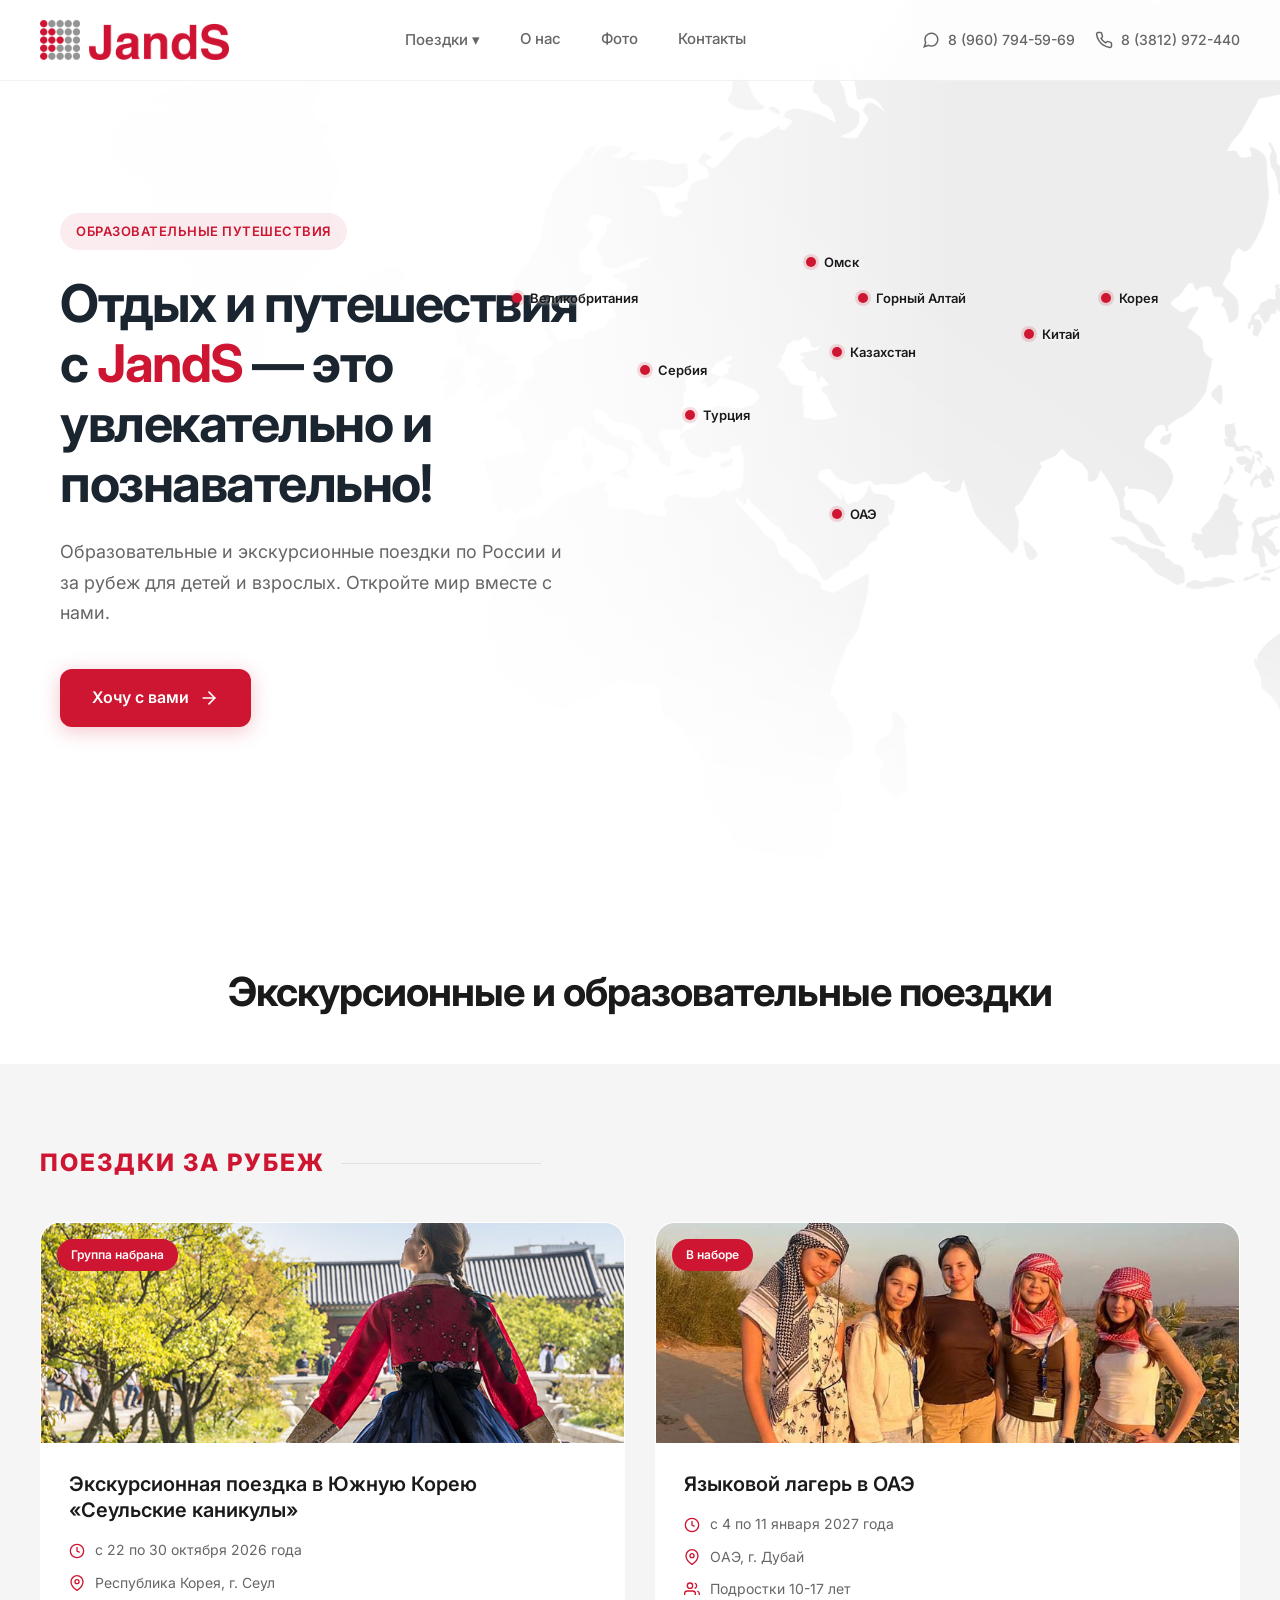
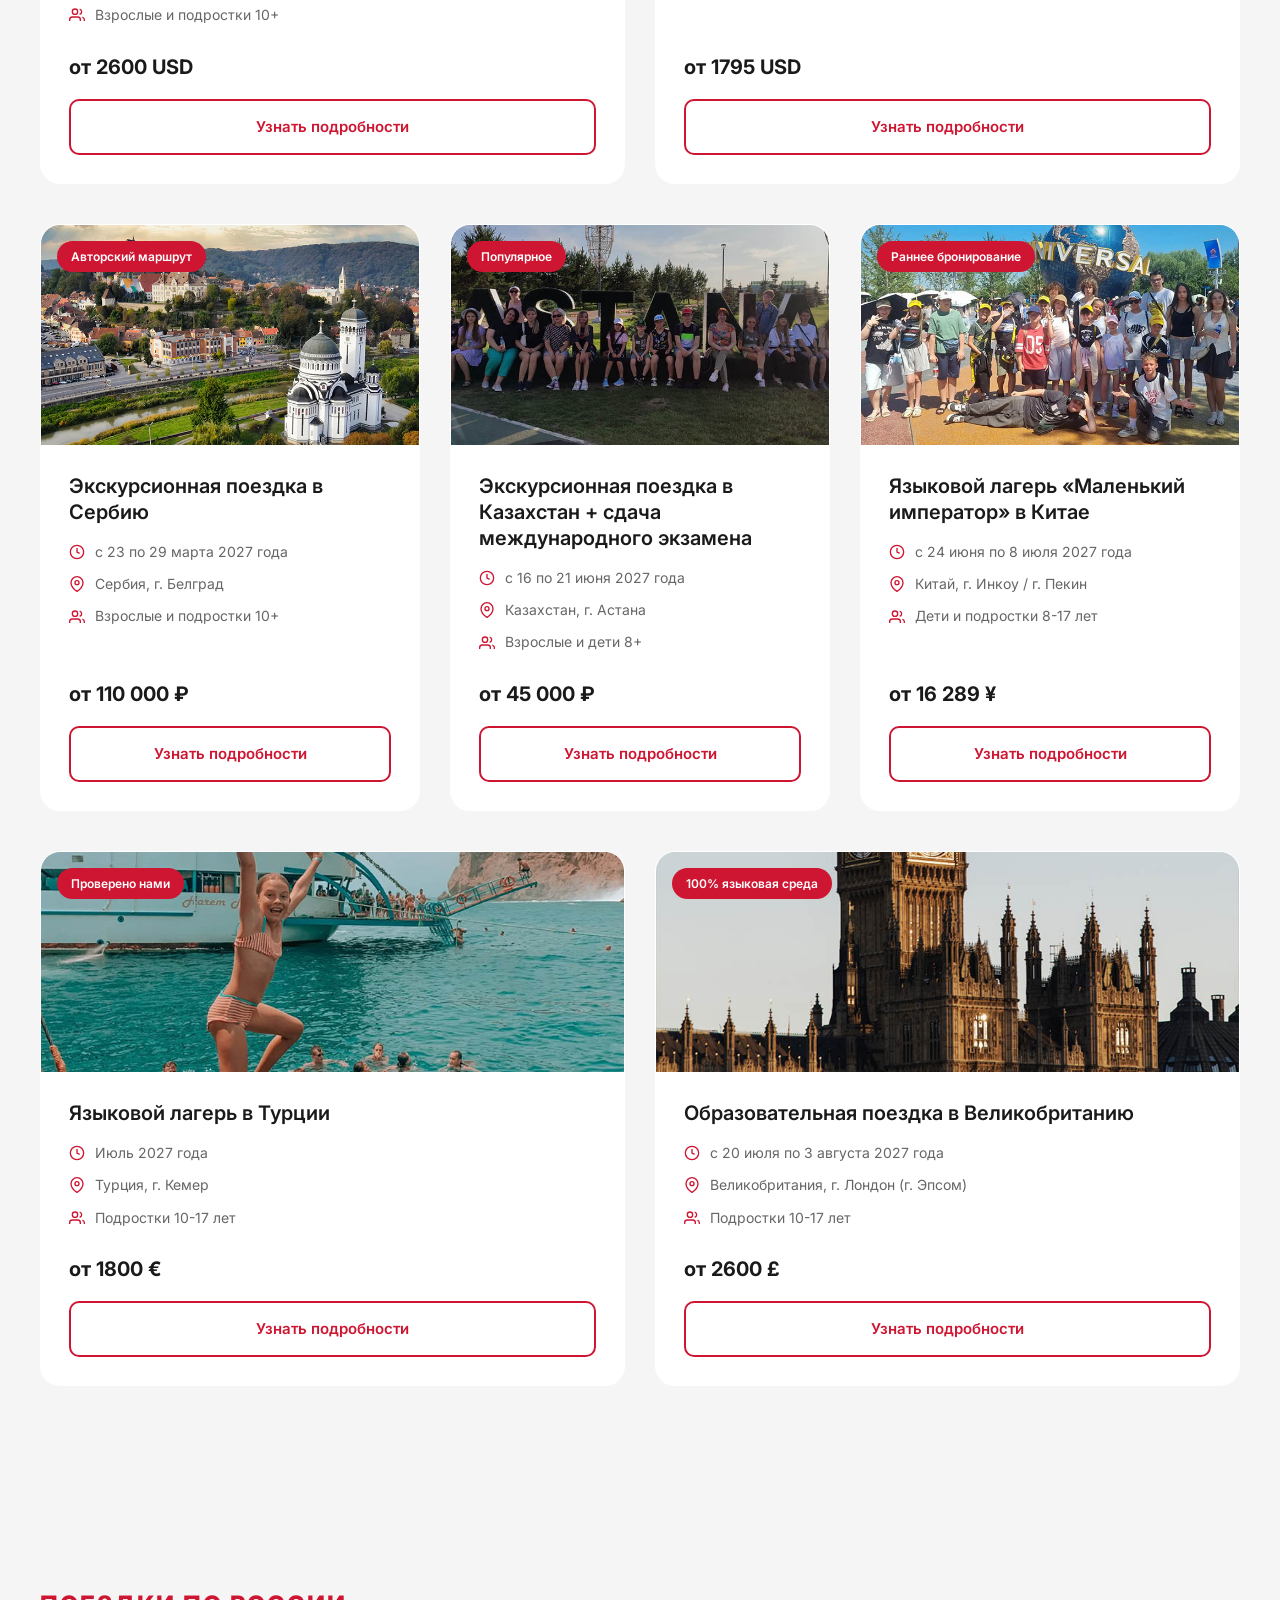
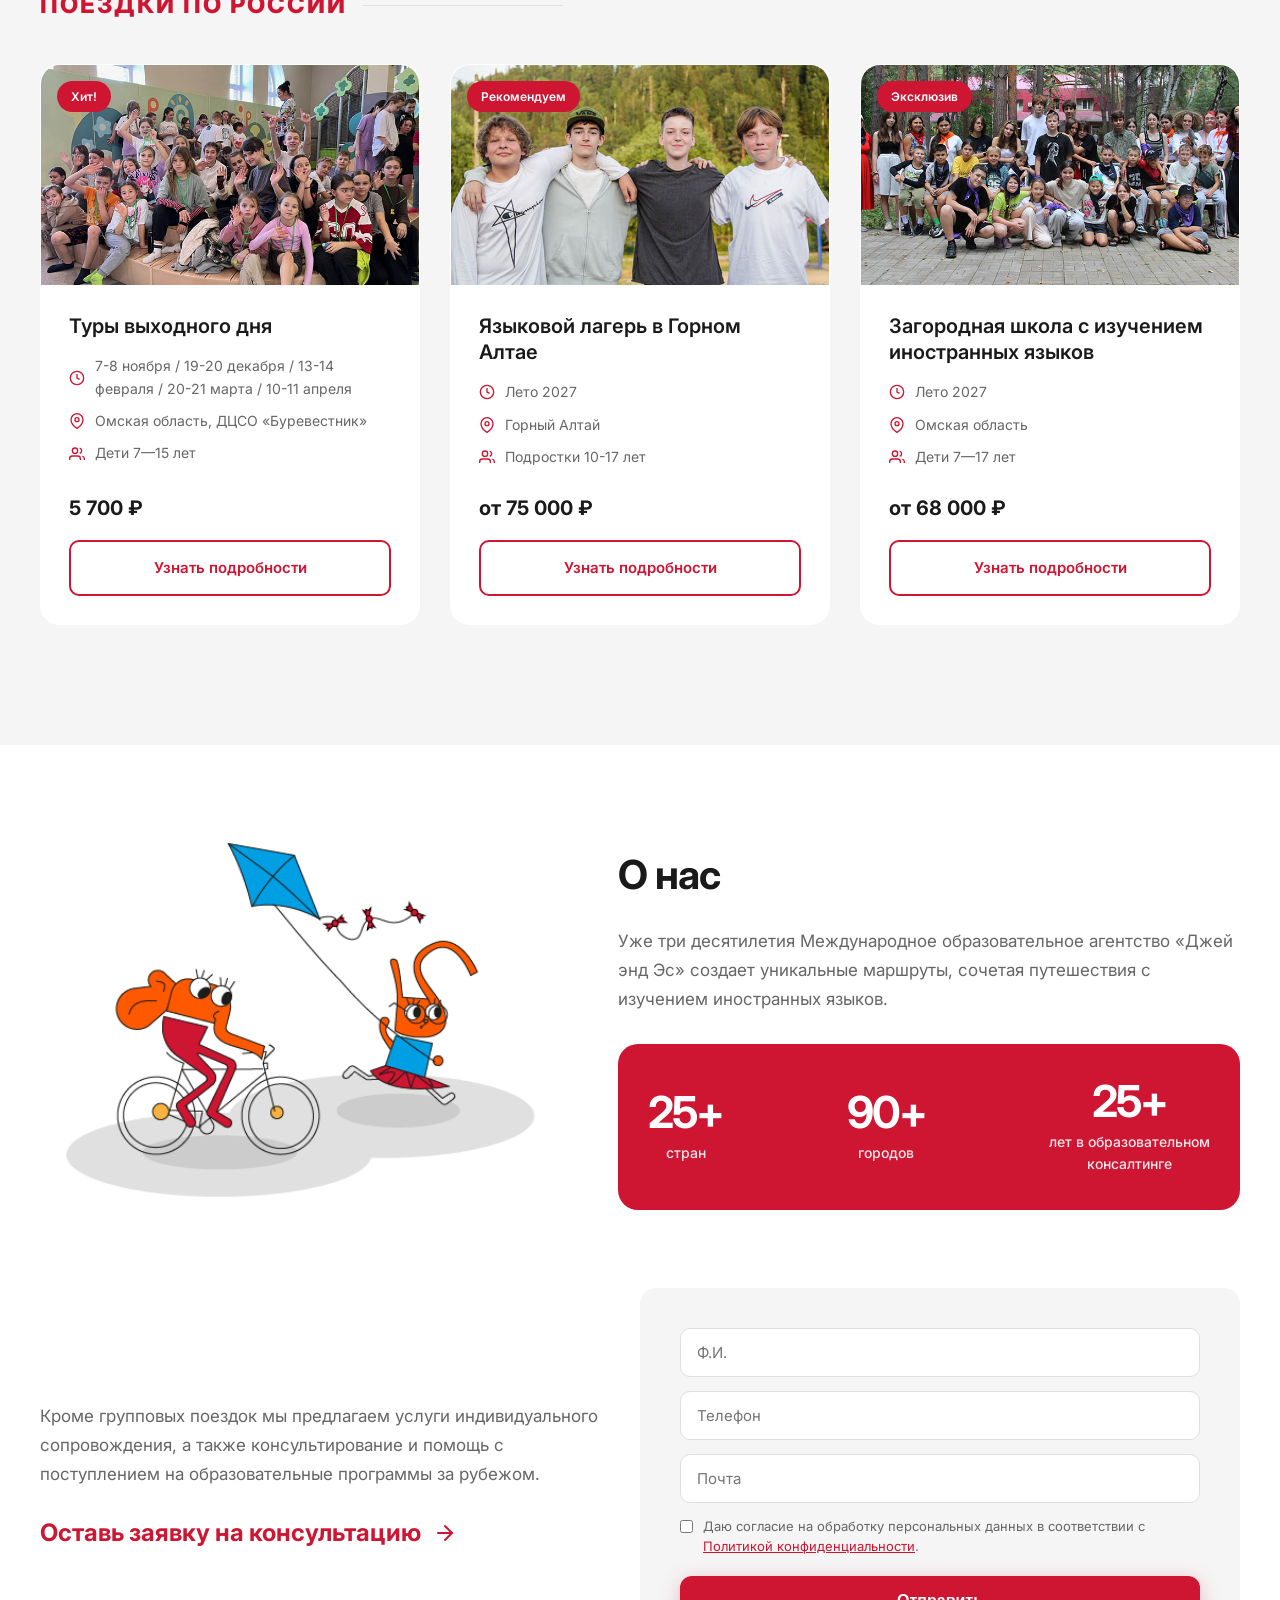
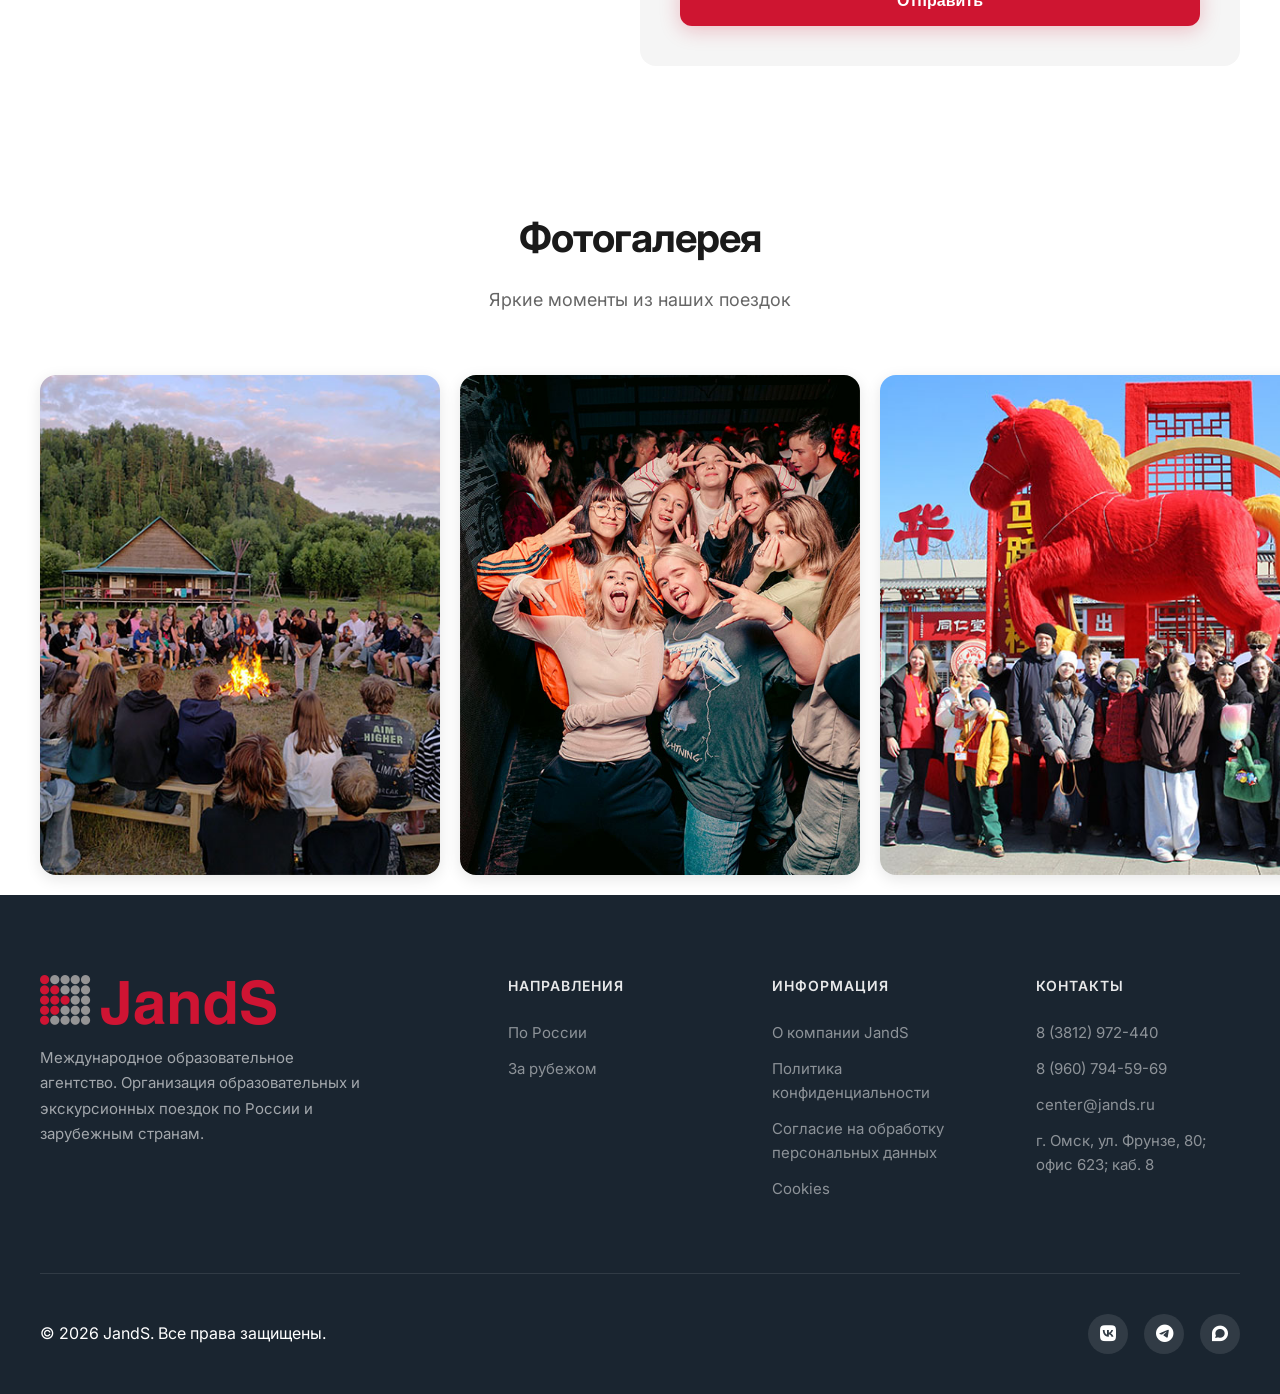
==== index.html @ 2c4e7270 "Add files via upload" ====
<!DOCTYPE html>
<html lang="ru">
<head>
    <meta charset="UTF-8">
    <meta name="viewport" content="width=device-width, initial-scale=1.0">
    <title>JandS — Международное образовательное агентство</title>
    <link rel="preconnect" href="https://fonts.googleapis.com">
    <link rel="preconnect" href="https://fonts.gstatic.com" crossorigin>
    <link href="https://fonts.googleapis.com/css2?family=Inter:wght@300;400;500;600;700&display=swap" rel="stylesheet">
    <link rel="stylesheet" href="css/styles.css">
    <link rel="stylesheet" href="https://cdnjs.cloudflare.com/ajax/libs/font-awesome/6.5.1/css/all.min.css">
</head>
<body>

<header>
    <div class="header-inner">
        <!-- Логотип -->
        <a href="#" class="logo">
            <img src="images/logo-moa.png" alt="JandS Logo" class="logo-img">
        </a>

        <!-- Основное меню (видимо только на ПК) -->
        <nav id="main-nav" class="desktop-nav">
            <div class="dropdown">
                <a href="#programs" class="dropdown-toggle">Поездки ▾</a>
                <div class="dropdown-menu">
                    <a href="#russia">По России</a>
                    <a href="#abroad">За рубеж</a>
                </div>
            </div>
            <a href="#about">О нас</a>
            <a href="#gallery">Фото</a>
            <a href="#footer">Контакты</a>
        </nav>

        <!-- Правая часть: Телефоны + Бургер -->
        <div class="header-actions">
            <!-- Телефоны (на мобильном скроем текст, оставим иконки) -->
            <div class="phone-links">
                <a href="https://max.ru/u/f9LHodD0cOLJr9gKtMShBZuas1bvFodrhYaRHnI1CAOMtPouTnkn40tb8WU" target="_blank" class="phone-item">
                    <svg viewBox="0 0 24 24" fill="none" stroke="currentColor" stroke-width="2"><path d="M21 11.5a8.38 8.38 0 0 1-.9 3.8 8.5 8.5 0 0 1-7.6 4.7 8.38 8.38 0 0 1-3.8-.9L3 21l1.9-5.7a8.38 8.38 0 0 1-.9-3.8 8.5 8.5 0 0 1 4.7-7.6 8.38 8.38 0 0 1 3.8-.9h.5a8.48 8.48 0 0 1 8 8v.5z"/></svg>
                    <span>8 (960) 794-59-69</span>
                </a>
                <a href="tel:+73812972440" class="phone-item">
                    <svg viewBox="0 0 24 24" fill="none" stroke="currentColor" stroke-width="2"><path d="M22 16.92v3a2 2 0 0 1-2.18 2 19.79 19.79 0 0 1-8.63-3.07 19.5 19.5 0 0 1-6-6 19.79 19.79 0 0 1-3.07-8.67A2 2 0 0 1 4.11 2h3a2 2 0 0 1 2 1.72 12.84 12.84 0 0 0 .7 2.81 2 2 0 0 1-.45 2.11L8.09 9.91a16 16 0 0 0 6 6l1.27-1.27a2 2 0 0 1 2.11-.45 12.84 12.84 0 0 0 2.81.7A2 2 0 0 1 22 16.92z"/></svg>
                    <span>8 (3812) 972-440</span>
                </a>
            </div>

            <!-- Кнопка Бургер -->
            <button class="mobile-menu-btn" id="mobileMenuBtn" aria-label="Меню">
                <svg width="24" height="24" viewBox="0 0 24 24" fill="none" stroke="currentColor" stroke-width="2" stroke-linecap="round" stroke-linejoin="round"><line x1="3" y1="12" x2="21" y2="12"></line><line x1="3" y1="6" x2="21" y2="6"></line><line x1="3" y1="18" x2="21" y2="18"></line></svg>
            </button>
        </div>
    </div>

    <!-- ВЫПАДАЮЩЕЕ МОБИЛЬНОЕ МЕНЮ (добавь этот блок сразу после закрывающего тега .header-inner) -->
    <div class="mobile-dropdown" id="mobileDropdown">
        <nav class="mobile-nav-list">
            <a href="#russia">По России</a>
            <a href="#abroad">За рубеж</a>
            <a href="#about">О нас</a>
            <a href="#gallery">Фото</a>
            <a href="#footer">Контакты</a>
        </nav>
        <div class="mobile-phones-list">
            <a href="https://max.ru/u/f9LHodD0cOLJr9gKtMShBZuas1bvFodrhYaRHnI1CAOMtPouTnkn40tb8WU" target="_blank">8 (960) 794-59-69</a>
            <a href="tel:+73812972440">8 (3812) 972-440</a>
        </div>
    </div>
</header>

<!-- Hero -->
<section class="hero" id="hero">
    <div class="hero-map-bg"></div>
    <div class="hero-overlay"></div>
     <div class="hero-content">
        <div class="hero-inner">
            <div class="hero-tag">Образовательные путешествия</div>
            <h1>Отдых и путешествия с <span>JandS</span> — это увлекательно и познавательно!</h1>
            <p>Образовательные и экскурсионные поездки по России и за рубеж для детей и взрослых. Откройте мир вместе с нами.</p>
            <a href="#programs" class="btn">
                Хочу с вами
                <svg width="20" height="20" viewBox="0 0 24 24" fill="none" stroke="currentColor" stroke-width="2" stroke-linecap="round" stroke-linejoin="round"><line x1="5" y1="12" x2="19" y2="12"/><polyline points="12 5 19 12 12 19"/></svg>
            </a>
            <img src="images/maskot1.png" alt="Маскот JandS" class="hero-mascot">
        </div>
    </div>

    <div class="hero-points">
        <div class="map-point" style="left: 40%; top: 32%;" data-location="Великобритания" data-program="Образовательная поездка в Великобританию 10+" data-date="Июль-Август 2027">
            <div class="map-dot"></div>
            <span class="map-label">Великобритания</span>
        </div>
        <div class="map-point" style="left: 50%; top: 40%;" data-location="Сербия" data-program="Экскурсионная поездка в Сербию 12+" data-date="Март 2027">
            <div class="map-dot"></div>
            <span class="map-label">Сербия</span>
        </div>
        <div class="map-point" style="left: 53.5%; top: 45%;" data-location="Турция" data-program="Языковой лагерь в Турции 10+" data-date="Июль 2027">
            <div class="map-dot"></div>
            <span class="map-label">Турция</span>
        </div>
        <div class="map-point" style="left: 65%; top: 56%;" data-location="ОАЭ" data-program="Языковой лагерь в Дубае 10+" data-date="Январь 2027">
            <div class="map-dot"></div>
            <span class="map-label">ОАЭ</span>
        </div>
        <div class="map-point" style="left: 63%; top: 28%;" data-location="Омск" data-program="Загородная школа в Омской области 7+" data-date="Август 2027">
            <div class="map-dot"></div>
            <span class="map-label">Омск</span>
        </div>
        <div class="map-point" style="left: 67%; top: 32%;" data-location="Горный Алтай" data-program="Языковой лагерь в Горном Алтае 8+" data-date="Июнь-Июль 2027">
            <div class="map-dot"></div>
            <span class="map-label">Горный Алтай</span>
        </div>
        <div class="map-point" style="left: 65%; top: 38%;" data-location="Казахстан" data-program="Экзаменационно-экскурсионный тур в Астану 8+" data-date="Июнь 2027">
            <div class="map-dot"></div>
            <span class="map-label">Казахстан</span>
        </div>
        <div class="map-point" style="left: 80%; top: 36%;" data-location="Китай" data-program="Языковой лагерь «Маленький император» 8+" data-date="Июнь-Июль 2027">
            <div class="map-dot"></div>
            <span class="map-label">Китай</span>
        </div>
        <div class="map-point" style="left: 86%; top: 32%;" data-location="Корея" data-program="Экскурсионная поездка в Сеул 10+" data-date="Октябрь 2026">
            <div class="map-dot"></div>
            <span class="map-label">Корея</span>
        </div>
    </div>

    <div class="map-tooltip" id="mapTooltip">
        <h4 id="tooltipTitle"></h4>
        <p id="tooltipText"></p>
    </div>


</section>

        <section style="padding: 0; max-width: 100%; background: #fff;">
        <div class="section-header reveal" style="padding: 0 40px; max-width: 1280px; margin: 60px auto 40px;">
        <h2>Экскурсионные и образовательные поездки</h2>
                </div>
            </section>
    
    <section class="programs-section" id="programs">
        <div class="reveal">
            <!-- За рубежом -->
            <div class="region-title" id="abroad">Поездки за рубеж</div>
            <div class="programs-grid">
                <div class="program-card">
                    <div class="program-image" style="background-image: url('images/photo-korea.jpg');">
                        <span class="program-badge">Группа набрана</span>
                    </div>
                    <div class="program-content">
                        <h3>Экскурсионная поездка в Южную Корею «Сеульские каникулы»</h3>
                        <div class="program-meta">
                            <div class="program-meta-item">
                                <svg viewBox="0 0 24 24" fill="none" stroke="currentColor" stroke-width="2"><circle cx="12" cy="12" r="10"/><polyline points="12 6 12 12 16 14"/></svg>
                                с 22 по 30 октября 2026 года
                            </div>
                            <div class="program-meta-item">
                                <svg viewBox="0 0 24 24" fill="none" stroke="currentColor" stroke-width="2"><path d="M21 10c0 7-9 13-9 13s-9-6-9-13a9 9 0 0 1 18 0z"/><circle cx="12" cy="10" r="3"/></svg>
                                Республика Корея, г. Сеул
                            </div>
                            <div class="program-meta-item">
                                <svg viewBox="0 0 24 24" fill="none" stroke="currentColor" stroke-width="2"><path d="M17 21v-2a4 4 0 0 0-4-4H5a4 4 0 0 0-4 4v2"/><circle cx="9" cy="7" r="4"/><path d="M23 21v-2a4 4 0 0 0-3-3.87"/><path d="M16 3.13a4 4 0 0 1 0 7.75"/></svg>
                                Взрослые и подростки 10+
                            </div>
                        </div>
                        <div class="program-price"> от 2600 USD</div>
                        <a href="#" class="program-btn" data-modal="programModal" data-program="Экскурсионная поездка «Сеульские каникулы»" data-infosheet="docs/jands_korea_2026.pdf">Узнать подробности</a>
                    </div>
                </div>
                
                <div class="program-card">
                    <div class="program-image" style="background-image: url('images/photo-oae.jpg');">
                        <span class="program-badge">В наборе</span>
                     </div>
                    <div class="program-content">
                        <h3>Языковой лагерь в ОАЭ</h3>
                        <div class="program-meta">
                            <div class="program-meta-item">
                                <svg viewBox="0 0 24 24" fill="none" stroke="currentColor" stroke-width="2"><circle cx="12" cy="12" r="10"/><polyline points="12 6 12 12 16 14"/></svg>
                                с 4 по 11 января 2027 года
                            </div>
                            <div class="program-meta-item">
                                <svg viewBox="0 0 24 24" fill="none" stroke="currentColor" stroke-width="2"><path d="M21 10c0 7-9 13-9 13s-9-6-9-13a9 9 0 0 1 18 0z"/><circle cx="12" cy="10" r="3"/></svg>
                                ОАЭ, г. Дубай
                            </div>
                            <div class="program-meta-item">
                                <svg viewBox="0 0 24 24" fill="none" stroke="currentColor" stroke-width="2"><path d="M17 21v-2a4 4 0 0 0-4-4H5a4 4 0 0 0-4 4v2"/><circle cx="9" cy="7" r="4"/><path d="M23 21v-2a4 4 0 0 0-3-3.87"/><path d="M16 3.13a4 4 0 0 1 0 7.75"/></svg>
                                Подростки 10-17 лет
                            </div>
                        </div>
                        <div class="program-price">от 1795 USD</div>
                        <a href="#" class="program-btn" data-modal="programModal" data-program="Языковой лагерь в ОАЭ" data-infosheet="docs/jands_oae_2027.pdf">Узнать подробности</a>
                     </div>
                </div>
            </div>
            <div class="programs-grid">
                <div class="program-card">
                    <div class="program-image" style="background-image: url('images/photo-serbia.jpg');">
                        <span class="program-badge">Авторский маршрут</span>
                    </div>
                    <div class="program-content">
                        <h3>Экскурсионная поездка в Сербию</h3>
                        <div class="program-meta">
                            <div class="program-meta-item">
                                <svg viewBox="0 0 24 24" fill="none" stroke="currentColor" stroke-width="2"><circle cx="12" cy="12" r="10"/><polyline points="12 6 12 12 16 14"/></svg>
                                с 23 по 29 марта 2027 года
                            </div>
                            <div class="program-meta-item">
                                <svg viewBox="0 0 24 24" fill="none" stroke="currentColor" stroke-width="2"><path d="M21 10c0 7-9 13-9 13s-9-6-9-13a9 9 0 0 1 18 0z"/><circle cx="12" cy="10" r="3"/></svg>
                                Сербия, г. Белград
                            </div>
                            <div class="program-meta-item">
                                <svg viewBox="0 0 24 24" fill="none" stroke="currentColor" stroke-width="2"><path d="M17 21v-2a4 4 0 0 0-4-4H5a4 4 0 0 0-4 4v2"/><circle cx="9" cy="7" r="4"/><path d="M23 21v-2a4 4 0 0 0-3-3.87"/><path d="M16 3.13a4 4 0 0 1 0 7.75"/></svg>
                                Взрослые и подростки 10+
                            </div>
                        </div>
                        <div class="program-price"> от 110 000 ₽</div>
                        <a href="#" class="program-btn" data-modal="programModal" data-program="Экскурсионная поездка в Сербию" data-infosheet="docs/jands_serbia_2027.pdf">Узнать подробности</a>
                    </div>
                </div>
                
                <div class="program-card">
                    <div class="program-image" style="background-image: url('images/photo-astana.jpg');">
                        <span class="program-badge">Популярное</span>
                    </div>
                    <div class="program-content">
                        <h3>Экскурсионная поездка в Казахстан + сдача международного экзамена</h3>
                        <div class="program-meta">
                            <div class="program-meta-item">
                                <svg viewBox="0 0 24 24" fill="none" stroke="currentColor" stroke-width="2"><circle cx="12" cy="12" r="10"/><polyline points="12 6 12 12 16 14"/></svg>
                                с 16 по 21 июня 2027 года
                            </div>
                            <div class="program-meta-item">
                                <svg viewBox="0 0 24 24" fill="none" stroke="currentColor" stroke-width="2"><path d="M21 10c0 7-9 13-9 13s-9-6-9-13a9 9 0 0 1 18 0z"/><circle cx="12" cy="10" r="3"/></svg>
                                Казахстан, г. Астана
                            </div>
                            <div class="program-meta-item">
                                <svg viewBox="0 0 24 24" fill="none" stroke="currentColor" stroke-width="2"><path d="M17 21v-2a4 4 0 0 0-4-4H5a4 4 0 0 0-4 4v2"/><circle cx="9" cy="7" r="4"/><path d="M23 21v-2a4 4 0 0 0-3-3.87"/><path d="M16 3.13a4 4 0 0 1 0 7.75"/></svg>
                                Взрослые и дети 8+
                            </div>
                        </div>
                        <div class="program-price">от 45 000 ₽</div>
                        <a href="#" class="program-btn" data-modal="programModal" data-program="Экскурсионная поездка в Казахстан + сдача международного экзамена" data-infosheet="docs/jands_astana_2027.pdf">Узнать подробности</a>
                     </div>
                </div>

                <div class="program-card">
                    <div class="program-image" style="background-image: url('images/photo-china.jpg');">
                        <span class="program-badge">Раннее бронирование</span>
                    </div>
                    <div class="program-content">
                        <h3>Языковой лагерь «Маленький император» в Китае</h3>
                        <div class="program-meta">
                            <div class="program-meta-item">
                                <svg viewBox="0 0 24 24" fill="none" stroke="currentColor" stroke-width="2"><circle cx="12" cy="12" r="10"/><polyline points="12 6 12 12 16 14"/></svg>
                                с 24 июня по 8 июля 2027 года
                            </div>
                            <div class="program-meta-item">
                                <svg viewBox="0 0 24 24" fill="none" stroke="currentColor" stroke-width="2"><path d="M21 10c0 7-9 13-9 13s-9-6-9-13a9 9 0 0 1 18 0z"/><circle cx="12" cy="10" r="3"/></svg>
                                Китай, г. Инкоу / г. Пекин
                            </div>
                            <div class="program-meta-item">
                                <svg viewBox="0 0 24 24" fill="none" stroke="currentColor" stroke-width="2"><path d="M17 21v-2a4 4 0 0 0-4-4H5a4 4 0 0 0-4 4v2"/><circle cx="9" cy="7" r="4"/><path d="M23 21v-2a4 4 0 0 0-3-3.87"/><path d="M16 3.13a4 4 0 0 1 0 7.75"/></svg>
                                Дети и подростки 8-17 лет
                            </div>
                        </div>
                        <div class="program-price">от 16 289 ¥</div>
                        <a href="#" class="program-btn" data-modal="programModal" data-program="Языковой лагерь «Маленький император» в Китае" data-infosheet="docs/jands_china_2027.pdf">Узнать подробности</a>
                    </div>
                </div>
            </div>
            <div class="programs-grid">
                <div class="program-card">
                    <div class="program-image" style="background-image: url('images/photo-turzia.jpg');">
                        <span class="program-badge">Проверено нами</span>
                       </div>
                    <div class="program-content">
                        <h3>Языковой лагерь в Турции</h3>
                        <div class="program-meta">
                            <div class="program-meta-item">
                                <svg viewBox="0 0 24 24" fill="none" stroke="currentColor" stroke-width="2"><circle cx="12" cy="12" r="10"/><polyline points="12 6 12 12 16 14"/></svg>
                                Июль 2027 года
                            </div>
                            <div class="program-meta-item">
                                <svg viewBox="0 0 24 24" fill="none" stroke="currentColor" stroke-width="2"><path d="M21 10c0 7-9 13-9 13s-9-6-9-13a9 9 0 0 1 18 0z"/><circle cx="12" cy="10" r="3"/></svg>
                                Турция, г. Кемер
                            </div>
                            <div class="program-meta-item">
                                <svg viewBox="0 0 24 24" fill="none" stroke="currentColor" stroke-width="2"><path d="M17 21v-2a4 4 0 0 0-4-4H5a4 4 0 0 0-4 4v2"/><circle cx="9" cy="7" r="4"/><path d="M23 21v-2a4 4 0 0 0-3-3.87"/><path d="M16 3.13a4 4 0 0 1 0 7.75"/></svg>
                                Подростки 10-17 лет
                            </div>
                        </div>
                        <div class="program-price">от 1800 €</div>
                        <a href="#" class="program-btn" data-modal="programModal" data-program="Языковой лагерь в Турции" data-infosheet="docs/jands_turcia_2027.pdf">Узнать подробности</a>
                     </div>
                </div>
                 
                 <div class="program-card">
                    <div class="program-image" style="background-image: url('images/photo-gb.jpg');">
                        <span class="program-badge">100% языковая среда</span>
                    </div>
                    <div class="program-content">
                        <h3>Образовательная поездка в Великобританию</h3>
                        <div class="program-meta">
                            <div class="program-meta-item">
                                <svg viewBox="0 0 24 24" fill="none" stroke="currentColor" stroke-width="2"><circle cx="12" cy="12" r="10"/><polyline points="12 6 12 12 16 14"/></svg>
                                с 20 июля по 3 августа 2027 года
                            </div>
                            <div class="program-meta-item">
                                <svg viewBox="0 0 24 24" fill="none" stroke="currentColor" stroke-width="2"><path d="M21 10c0 7-9 13-9 13s-9-6-9-13a9 9 0 0 1 18 0z"/><circle cx="12" cy="10" r="3"/></svg>
                                Великобритания, г. Лондон (г. Эпсом)
                            </div>
                            <div class="program-meta-item">
                                <svg viewBox="0 0 24 24" fill="none" stroke="currentColor" stroke-width="2"><path d="M17 21v-2a4 4 0 0 0-4-4H5a4 4 0 0 0-4 4v2"/><circle cx="9" cy="7" r="4"/><path d="M23 21v-2a4 4 0 0 0-3-3.87"/><path d="M16 3.13a4 4 0 0 1 0 7.75"/></svg>
                                Подростки 10-17 лет
                            </div>
                        </div>
                        <div class="program-price">от 2600 £</div>
                        <a href="#" class="program-btn" data-modal="programModal" data-program="Образовательная поездка в Великобританию" data-infosheet="docs/jands_gb_2027.pdf">Узнать подробности</a>
                    </div>
                </div>
            </div>
        </div>
    </section>
     
 <section class="programs-section" id="russia">
        <div class="reveal">
            <div class="region-title">Поездки по России</div>
            <div class="programs-grid">
                <div class="program-card">
                    <div class="program-image" style="background-image: url('images/photo-tvd.jpg');">
                        <span class="program-badge">Хит!</span>
                    </div>
                    <div class="program-content">
                        <h3>Туры выходного дня</h3>
                        <div class="program-meta">
                            <div class="program-meta-item">
                                <svg viewBox="0 0 24 24" fill="none" stroke="currentColor" stroke-width="2"><circle cx="12" cy="12" r="10"/><polyline points="12 6 12 12 16 14"/></svg>
                                7-8 ноября / 19-20 декабря / 13-14 февраля / 20-21 марта / 10-11 апреля
                            </div>
                            <div class="program-meta-item">
                                <svg viewBox="0 0 24 24" fill="none" stroke="currentColor" stroke-width="2"><path d="M21 10c0 7-9 13-9 13s-9-6-9-13a9 9 0 0 1 18 0z"/><circle cx="12" cy="10" r="3"/></svg>
                                Омская область, ДЦСО «Буревестник»
                            </div>
                            <div class="program-meta-item">
                                <svg viewBox="0 0 24 24" fill="none" stroke="currentColor" stroke-width="2"><path d="M17 21v-2a4 4 0 0 0-4-4H5a4 4 0 0 0-4 4v2"/><circle cx="9" cy="7" r="4"/><path d="M23 21v-2a4 4 0 0 0-3-3.87"/><path d="M16 3.13a4 4 0 0 1 0 7.75"/></svg>
                                Дети 7—15 лет
                            </div>
                        </div>
                        <div class="program-price">5 700 ₽</div>
                        <a href="#" class="program-btn" data-modal="programModalTvd" data-program="Туры выходного дня">Узнать подробности</a>
                    </div>
                </div>
                
                <div class="program-card">
                    <div class="program-image" style="background-image: url('images/photo-altay.jpg');">
                        <span class="program-badge">Рекомендуем</span>
                    </div>
                    <div class="program-content">
                        <h3>Языковой лагерь в Горном Алтае</h3>
                        <div class="program-meta">
                            <div class="program-meta-item">
                                <svg viewBox="0 0 24 24" fill="none" stroke="currentColor" stroke-width="2"><circle cx="12" cy="12" r="10"/><polyline points="12 6 12 12 16 14"/></svg>
                                Лето 2027
                            </div>
                            <div class="program-meta-item">
                                <svg viewBox="0 0 24 24" fill="none" stroke="currentColor" stroke-width="2"><path d="M21 10c0 7-9 13-9 13s-9-6-9-13a9 9 0 0 1 18 0z"/><circle cx="12" cy="10" r="3"/></svg>
                                Горный Алтай
                            </div>
                            <div class="program-meta-item">
                                <svg viewBox="0 0 24 24" fill="none" stroke="currentColor" stroke-width="2"><path d="M17 21v-2a4 4 0 0 0-4-4H5a4 4 0 0 0-4 4v2"/><circle cx="9" cy="7" r="4"/><path d="M23 21v-2a4 4 0 0 0-3-3.87"/><path d="M16 3.13a4 4 0 0 1 0 7.75"/></svg>
                                Подростки 10-17 лет
                            </div>
                        </div>
                        <div class="program-price">от 75 000 ₽</div>
                        <a href="#" class="program-btn" data-modal="programModalRussia" data-program="Языковой лагерь в Горном Алтае">Узнать подробности</a>
                    </div>
                </div>
                
                <div class="program-card">
                    <div class="program-image" style="background-image: url('images/photo-zsh.jpg');">
                        <span class="program-badge">Эксклюзив</span>
                    </div>
                    <div class="program-content">
                        <h3>Загородная школа с изучением иностранных языков</h3>
                        <div class="program-meta">
                            <div class="program-meta-item">
                                <svg viewBox="0 0 24 24" fill="none" stroke="currentColor" stroke-width="2"><circle cx="12" cy="12" r="10"/><polyline points="12 6 12 12 16 14"/></svg>
                                Лето 2027
                            </div>
                            <div class="program-meta-item">
                                <svg viewBox="0 0 24 24" fill="none" stroke="currentColor" stroke-width="2"><path d="M21 10c0 7-9 13-9 13s-9-6-9-13a9 9 0 0 1 18 0z"/><circle cx="12" cy="10" r="3"/></svg>
                                Омская область
                            </div>
                            <div class="program-meta-item">
                                <svg viewBox="0 0 24 24" fill="none" stroke="currentColor" stroke-width="2"><path d="M17 21v-2a4 4 0 0 0-4-4H5a4 4 0 0 0-4 4v2"/><circle cx="9" cy="7" r="4"/><path d="M23 21v-2a4 4 0 0 0-3-3.87"/><path d="M16 3.13a4 4 0 0 1 0 7.75"/></svg>
                                Дети 7—17 лет
                            </div>
                        </div>
                        <div class="program-price">от 68 000 ₽</div>
                        <a href="#" class="program-btn" data-modal="programModalRussia" data-program="Загородная школа с изучением иностранных языков">Узнать подробности</a>
                    </div>
                </div>
           </div>
        </div>
 </section>

<!-- О компании -->
<section class="about-section" id="about">
    <div class="about-grid reveal">
        <!-- Левая колонка: картинка -->
        <div class="about-image">
            <img src="images/maskot.png" alt="Маскоты JandS">
        </div>

        <!-- Правая колонка: текст + цифры на цветном фоне -->
        <div class="about-right">
            <div class="about-text">
                <h2>О нас</h2>
                <p>Уже три десятилетия Международное образовательное агентство «Джей энд Эс» создает уникальные маршруты, сочетая путешествия с изучением иностранных языков.</p>
            </div>

            <!-- Цифры на цветном фоне -->
            <div class="stats-bar">
                <div class="stat-item">
                    <div class="stat-number">25+</div>
                    <div class="stat-label">стран</div>
                </div>
                <div class="stat-item">
                    <div class="stat-number">90+</div>
                    <div class="stat-label">городов</div>
                </div>
                <div class="stat-item">
                    <div class="stat-number">25+</div>
                    <div class="stat-label">лет в образовательном <br>консалтинге</div>
                </div>
            </div>
        </div>
    </div>

    <!-- Форма внизу, в две колонки -->
<div class="about-form-wrap reveal">
    <div class="about-form-grid">

        <!-- Левая колонка: текст + призыв -->
        <div class="form-left">
            <p class="form-intro">Кроме групповых поездок мы предлагаем услуги индивидуального сопровождения, а также консультирование и помощь с поступлением на образовательные программы за рубежом.</p>
            <a href="#contactForm" class="form-cta">Оставь заявку на консультацию
                <svg width="24" height="24" viewBox="0 0 24 24" fill="none" stroke="currentColor" stroke-width="2" stroke-linecap="round" stroke-linejoin="round"><line x1="5" y1="12" x2="19" y2="12"/><polyline points="12 5 19 12 12 19"/></svg>
            </a>
        </div>

        <!-- Правая колонка: форма -->
        <form class="about-form" id="contactForm">
            <input type="text" name="name" placeholder="Ф.И." required>
            <input type="tel" name="phone" placeholder="Телефон" required>
            <input type="email" name="email" placeholder="Почта" required>
            <label class="checkbox-label">
                <input type="checkbox" required>
                <span>Даю согласие на обработку персональных данных в соответствии с <a href="privacy-policy.html" target="_blank">Политикой конфиденциальности</a>.</span>
            </label>
            <button type="submit" class="btn form-btn">Отправить</button>
            <div class="form-success" hidden role="status" aria-live="polite">
                <p>Форма успешно отправлена! Мы свяжемся с вами в ближайшее время для уточнения деталей.</p>
            </div>
        </form>

    </div>
</div>
    
</section>

    <!-- Галерея -->
    <section id="gallery" style="padding: 0; max-width: 100%; background: #fff;">
        <div class="section-header reveal" style="padding: 0 40px; max-width: 1280px; margin: 60px auto 40px;">
            <h2>Фотогалерея</h2>
            <p>Яркие моменты из наших поездок</p>
        </div>
    <div class="gallery-scroll-wrapper">
        <div class="gallery-track" id="galleryTrack">
            
            <div class="gallery-item">
                <img src="images/galery-altay-1-2026.jpg" alt="Алтай">
                <div class="gallery-overlay"><span>Горный Алтай, 2026</span></div>
            </div>

            <div class="gallery-item">
                <img src="images/galery-altay-1-2025.jpg" alt="Алтай">
                <div class="gallery-overlay"><span>Горный Алтай, 2025</span></div>
            </div>

            <div class="gallery-item wide">
                <img src="images/galery-china-1-2026.jpg" alt="Китай">
                <div class="gallery-overlay"><span>Пекин, 2026</span></div>
            </div>

            <div class="gallery-item wide">
                <img src="images/galery-china-2026.jpg" alt="Маленький император">
                <div class="gallery-overlay"><span>Инкоу, 2026</span></div>
            </div>

            <div class="gallery-item">
                <img src="images/galery-spb-2026.jpg" alt="Санкт-Петербург">
                <div class="gallery-overlay"><span>Санкт-Петербург, 2026</span></div>
            </div>

            <div class="gallery-item wide">
                <img src="images/galery-japan-2026.jpg" alt="Япония">
                <div class="gallery-overlay"><span>Токио, 2025</span></div>
            </div>
            
            <div class="gallery-item wide">
                <img src="images/galery-tvd-2025.jpg" alt="Тур выходного дня">
                <div class="gallery-overlay"><span>Омская область, Тур выходного дня, 2025</span></div>
            </div>
            
            <div class="gallery-item">
                <img src="images/galery-kz-2026.jpg" alt="Казахстан">
                <div class="gallery-overlay"><span>Астана, 2026</span></div>
            </div>
            
            <div class="gallery-item wide">
                <img src="images/galery-zsh-2026.jpg" alt="Загородная школа">
                <div class="gallery-overlay"><span>Омская область, Загородная школа, 2024</span></div>
            </div>
            
            <div class="gallery-item">
                <img src="images/galery-tvd-2026.jpg" alt="Тур выходного дня">
                <div class="gallery-overlay"><span>Омская область, Тур выходного дня, 2026</span></div>
            </div>
            
            <div class="gallery-item">
                <img src="images/galery-altay-2-2026.jpg" alt="Алтай">
                <div class="gallery-overlay"><span>Горный Алтай, 2026</span></div>
            </div>

            <div class="gallery-item wide">
                <img src="images/galery-altay-2025.jpg" alt="Алтай">
                <div class="gallery-overlay"><span>Горный Алтай, 2025</span></div>
            </div>
            
            <div class="gallery-item">
                <img src="images/galery-zsh-1-2026.jpg" alt="Омская область">
                <div class="gallery-overlay"><span>Омская область, Загородная школа, 2026</span></div>
            </div>

        </div>
    </div>
</section>

    <footer id="footer">
        <div class="footer-inner">
            <div class="footer-grid">
                <div class="footer-brand">
                    <a href="#" class="logo">
                        <img src="images/logo-moa.png" alt="JandS Logo" class="logo-img">
                    </a>
                    <p>Международное образовательное агентство. Организация образовательных и экскурсионных поездок по России и зарубежным странам.</p>
                </div>

                <div class="footer-col">
                    <h4>Направления</h4>
                    <a href="#russia">По России</a>
                    <a href="#abroad">За рубежом</a>

                </div>

                <div class="footer-col">
                    <h4>Информация</h4>
                    <a href="https://jands.ru/company/about-us">О компании JandS</a>
                    <a href="privacy-policy.html">Политика конфиденциальности</a>
                    <a href="consent.html">Согласие на обработку персональных данных</a>
                    <a href="cookies.html">Cookies</a>
                </div>

                <div class="footer-col">
                    <h4>Контакты</h4>
                    <a href="tel:+73812972440">8 (3812) 972-440</a>
                    <a href="tel:+79607945969">8 (960) 794-59-69</a>
                    <a href="mailto:center@jands.ru">center@jands.ru</a>
                    <a href="#">г. Омск, ул. Фрунзе, 80; офис 623; каб. 8</a>
                </div>
            </div>

            <div class="footer-bottom">
                <span>© 2026 JandS. Все права защищены.</span>
                <div class="footer-social">
    <!-- VK -->
    <a href="https://vk.ru/jands_company" target="_blank" aria-label="VK">
        <i class="fa-brands fa-vk"></i>
    </a>
    
    <!-- Telegram -->
    <a href="https://t.me/bsonlinejands" target="_blank" aria-label="Telegram">
        <i class="fa-brands fa-telegram"></i>
    </a>
    
    <!-- Max -->
    <a href="https://max.ru/u/f9LHodD0cOLJr9gKtMShBZuas1bvFodrhYaRHnI1CAOMtPouTnkn40tb8WU" target="_blank" aria-label="Max">
        <i class="fa-brands fa-discourse"></i>
    </a>
</div>
            </div>
        </div>
    </footer>
    <!-- Модальное окно заявки (Поездки за рубеж) -->
<div class="modal-overlay" id="programModal">
    <div class="modal-box">
        <button class="modal-close" aria-label="Закрыть">&times;</button>
        <h3 class="modal-title" id="modalTitle">Название программы</h3>
        <p class="modal-subtitle">Оставьте ваши контактные данные и получите инфолист с подробностями по программе</p>
        <form class="about-form modal-form" id="modalForm">
            <input type="hidden" name="program" value="">
            <input type="text" name="name" placeholder="Фамилия Имя" required>
            <input type="tel" name="phone" placeholder="Телефон" required>
            <input type="email" name="email" placeholder="Почта" required>
            <label class="checkbox-label">
                <input type="checkbox" required>
                <span>Даю <a href="consent.html" target="_blank">согласие</a> на обработку персональных данных в соответствии с <a href="privacy-policy.html" target="_blank">Политикой конфиденциальности</a>.</span>
            </label>
            <button type="submit" class="btn form-btn">Отправить</button>
            <div class="form-success" hidden role="status" aria-live="polite">
                <p>Форма успешно отправлена! Мы свяжемся с вами в ближайшее время для уточнения деталей.</p>
                <a href="#" class="btn form-download" download hidden>Скачать инфолист</a>
            </div>
        </form>
    </div>
</div>

    <!-- Модальное окно заявки (Туры выходного дня) -->
<div class="modal-overlay" id="programModalTvd">
    <div class="modal-box">
        <button class="modal-close" aria-label="Закрыть">&times;</button>
        <h3 class="modal-title" id="modalTitleTvd">Туры выходного дня</h3>
        <p class="modal-subtitle">Выберите интересующую вас дату поездки. Количество мест ограничено</p>

        <form class="about-form modal-form" id="modalFormTvd">
            <input type="hidden" name="program" value="Туры выходного дня">
            <!-- Выбор даты поездки — ВНУТРИ формы -->
            <div class="date-select-block">
                <label for="tripDate" class="date-select-label">Дата поездки:</label>
                <select id="tripDate" name="tripDate" class="date-select" required>
                    <option value="" disabled selected>— Выберите дату —</option>
                    <option value="7-8 ноября">7–8 ноября</option>
                    <option value="19-20 декабря">19–20 декабря</option>
                    <option value="13-14 февраля">13–14 февраля</option>
                    <option value="20-21 марта">20–21 марта</option>
                    <option value="10-11 апреля">10–11 апреля</option>
                </select>
            </div>

            <input type="text" name="name" placeholder="Фамилия Имя" required>
            <input type="tel" name="phone" placeholder="Телефон" required>
            <input type="email" name="email" placeholder="Почта" required>
            <label class="checkbox-label">
                <input type="checkbox" required>
                <span>Даю <a href="consent.html" target="_blank">согласие</a> на обработку персональных данных в соответствии с <a href="privacy-policy.html" target="_blank">Политикой конфиденциальности</a>.</span>
            </label>
            <button type="submit" class="btn form-btn">Отправить</button>
            <div class="form-success" hidden role="status" aria-live="polite">
                <p>Форма успешно отправлена! Мы свяжемся с вами в ближайшее время для уточнения деталей.</p>
            </div>
        </form>
    </div>
</div>

    <!-- Модальное окно заявки (Поездки по России) -->
<div class="modal-overlay" id="programModalRussia">
    <div class="modal-box">
        <button class="modal-close" aria-label="Закрыть">&times;</button>
        <h3 class="modal-title" id="modalTitleRussia">Название программы</h3>
        <p class="modal-subtitle">Оставьте ваши контактные данные и мы свяжемся с вами и расскажем подробности</p>
        <form class="about-form modal-form" id="modalFormRussia">
            <input type="hidden" name="program" value="">
            <input type="text" name="name" placeholder="Фамилия Имя" required>
            <input type="tel" name="phone" placeholder="Телефон" required>
            <input type="email" name="email" placeholder="Почта" required>
            <label class="checkbox-label">
                <input type="checkbox" required>
                <span>Даю <a href="consent.html" target="_blank">согласие</a> на обработку персональных данных в соответствии с <a href="privacy-policy.html" target="_blank">Политикой конфиденциальности</a>.</span>
            </label>
            <button type="submit" class="btn form-btn">Отправить</button>
            <div class="form-success" hidden role="status" aria-live="polite">
                <p>Форма успешно отправлена! Мы свяжемся с вами в ближайшее время для уточнения деталей.</p>
            </div>
        </form>
    </div>
</div>

    <script src="js/main.js"></script>

</body>
</html>
---- css/styles.css ----
:root {
    --primary: #ce1531;
    --primary-dark: #a81028;
    --gray: #c8c8c8;
    --gray-light: #f5f5f5;
    --gray-medium: #e0e0e0;
    --text: #1a1a1a;
    --text-secondary: #666666;
    --white: #ffffff;
    --dark-blue: #1a2530;
    --transition: all 0.3s cubic-bezier(0.4, 0, 0.2, 1);
}

* {
    margin: 0;
    padding: 0;
    box-sizing: border-box;
}

html {
    scroll-behavior: smooth;
}

body {
    font-family: 'Inter', -apple-system, BlinkMacSystemFont, sans-serif;
    color: var(--text);
    background: var(--white);
    line-height: 1.6;
    overflow-x: hidden;
}

/* Header */
header {
    position: fixed;
    top: 0;
    left: 0;
    right: 0;
    z-index: 1000;
    background: rgba(255, 255, 255, 0.85);
    backdrop-filter: blur(20px);
    -webkit-backdrop-filter: blur(20px);
    border-bottom: 1px solid rgba(0,0,0,0.05);
    transition: var(--transition);
}

.header-inner {
    max-width: 1280px;
    margin: 0 auto;
    padding: 0 40px;
    height: 80px;
    display: flex;
    align-items: center;
    justify-content: space-between;
}

.logo-img {
    height: 40px;
    width: auto;
    display: block;
}

.header-inner .logo-img {
    height: 40px; 
}

.footer-brand .logo-img {
    height: 50px;
}

.logo {
    display: flex;
    align-items: center;
    gap: 12px;
    text-decoration: none;
    font-weight: 700;
    font-size: 22px;
    color: var(--text);
    letter-spacing: -0.5px;
}

.logo-icon {
    width: 36px;
    height: 36px;
    background: var(--primary);
    border-radius: 8px;
    display: flex;
    align-items: center;
    justify-content: center;
    color: white;
    font-size: 14px;
    font-weight: 700;
}

nav {
    display: flex;
    gap: 40px;
}

nav a {
    text-decoration: none;
    color: var(--text-secondary);
    font-weight: 500;
    font-size: 15px;
    transition: var(--transition);
    position: relative;
}

nav a::after {
    content: '';
    position: absolute;
    bottom: -4px;
    left: 0;
    width: 0;
    height: 2px;
    background: var(--primary);
    transition: var(--transition);
}

nav a:hover {
    color: var(--text);
}

nav a:hover::after {
    width: 100%;
}

.header-actions {
    display: flex;
    align-items: center;
    gap: 20px;
}

.header-actions a {
    display: flex;
    align-items: center;
    gap: 8px;
    text-decoration: none;
    color: var(--text-secondary);
    font-size: 14px;
    font-weight: 500;
    transition: var(--transition);
}

.header-actions a:hover {
    color: var(--primary);
}

.header-actions svg {
    width: 20px;
    height: 20px;
}

/* Hero */
.hero {
    position: relative;
    width: 100%;
    max-width: 100%;
    background-size: cover;
    background-position: center;
    background-repeat: no-repeat;
    min-height: 100vh;
    display: flex;
    align-items: center;
    justify-content: center;
    padding: 0 20px;
}

.hero-map-bg {
    position: absolute;
    inset: 0;
    background: url('../images/back-map.png') center center / cover no-repeat;
    z-index: 0;
}

.hero-overlay {
    position: absolute;
    inset: 0;
    z-index: 1; /* Должно быть меньше, чем у точек (100) */
    background: linear-gradient(90deg, 
        rgba(255,255,255,0.97) 0%, 
        rgba(255,255,255,0.92) 30%, 
        rgba(255,255,255,0.75) 45%, 
        rgba(255,255,255,0.4) 60%,
        transparent 75%);
    pointer-events: none; /* Важно: чтобы оверлей не перехватывал мышь */
}

.hero-content {
    position: relative;
    z-index: 2;
    max-width: 1280px;
    margin: 0 auto;
    padding: 140px 40px 100px;
    width: 100%;
}

.hero-inner {
    max-width: 520px;
}

.hero-tag {
    display: inline-block;
    padding: 8px 16px;
    background: rgba(206, 21, 49, 0.08);
    color: var(--primary);
    border-radius: 100px;
    font-size: 13px;
    font-weight: 600;
    letter-spacing: 0.5px;
    text-transform: uppercase;
    margin-bottom: 24px;
    opacity: 0;
    transform: translateY(20px);
    animation: fadeInUp 0.6s ease forwards;
}

.hero h1 {
    color: var(--dark-blue);
    font-size: 52px;
    line-height: 1.15;
    font-weight: 700;
    letter-spacing: -1.5px;
    margin-bottom: 24px;
    opacity: 0;
    transform: translateY(20px);
    animation: fadeInUp 0.6s ease 0.1s forwards;
}

.hero h1 span {
    color: var(--primary);
}

.hero p {
    font-size: 18px;
    color: var(--text-secondary);
    line-height: 1.7;
    margin-bottom: 40px;
    opacity: 0;
    transform: translateY(20px);
    animation: fadeInUp 0.6s ease 0.2s forwards;
}

.btn {
    display: inline-flex;
    align-items: center;
    gap: 10px;
    padding: 16px 32px;
    background: var(--primary);
    color: white;
    text-decoration: none;
    border-radius: 12px;
    font-weight: 600;
    font-size: 16px;
    border: none;
    cursor: pointer;
    transition: var(--transition);
    box-shadow: 0 4px 20px rgba(206, 21, 49, 0.25);
    opacity: 0;
    transform: translateY(20px);
    animation: fadeInUp 0.6s ease 0.3s forwards;
}

.btn:hover {
    background: var(--primary-dark);
    transform: translateY(-2px);
    box-shadow: 0 8px 30px rgba(206, 21, 49, 0.35);
}
.hero-mascot {
    display: none; 
}
/* Map Points */
.hero-points {
    position: absolute;
    inset: 0;
    z-index: 100; /* Поднимаем точки очень высоко */
    pointer-events: none; /* Пропускаем клики сквозь контейнер, но... */
}

.map-point {
    position: absolute;
    display: flex;
    align-items: center;
    gap: 8px;
    pointer-events: auto; /* ...возвращаем клики самим точкам */
    cursor: pointer;
    z-index: 101; /* Каждая точка тоже должна быть высокой */
    opacity: 0;
    animation: pointFadeIn 0.5s ease forwards;
}

.map-point:nth-child(1) { animation-delay: 0.3s; }
.map-point:nth-child(2) { animation-delay: 0.4s; }
.map-point:nth-child(3) { animation-delay: 0.5s; }
.map-point:nth-child(4) { animation-delay: 0.6s; }
.map-point:nth-child(5) { animation-delay: 0.7s; }
.map-point:nth-child(6) { animation-delay: 0.8s; }
.map-point:nth-child(7) { animation-delay: 0.9s; }
.map-point:nth-child(8) { animation-delay: 1.0s; }
.map-point:nth-child(9) { animation-delay: 1.1s; }

@keyframes pointFadeIn {
    to { opacity: 1; }
}

.map-dot {
    width: 10px;
    height: 10px;
    background: var(--primary);
    border-radius: 50%;
    flex-shrink: 0;
    box-shadow: 0 0 0 3px rgba(206, 21, 49, 0.15);
    transition: var(--transition);
}

.map-point:hover .map-dot {
    transform: scale(1.4);
    box-shadow: 0 0 0 5px rgba(206, 21, 49, 0.2);
}

.map-label {
    font-size: 13px;
    font-weight: 600;
    color: var(--text);
    white-space: nowrap;
    text-shadow: 0 1px 3px rgba(255,255,255,0.9);
}

/* Tooltip */
.map-tooltip {
    position: absolute;
    background: white;
    padding: 12px 16px;
    border-radius: 8px;
    box-shadow: 0 5px 20px rgba(0,0,0,0.15);
    font-size: 13px;
    z-index: 1000; /* Очень высокий индекс, чтобы был поверх всего */
    max-width: 220px;
    border: 1px solid #eee;
    
    /* Логика скрытия/показа */
    opacity: 0;
    transform: translateY(10px);
    transition: opacity 0.2s ease, transform 0.2s ease;
    
    /* Важно: чтобы сквозь тултип можно было кликать (если нужно) и он не блокировал события */
    pointer-events: none; 
}

/* Класс, который JS добавляет при наведении */
.map-tooltip.active {
    opacity: 1;
    transform: translateY(-45px); /* Сдвигаем чуть выше точки */
}

.map-tooltip h4 {
    font-size: 14px;
    margin: 0 0 4px;
    color: var(--primary);
    font-weight: 700;
    line-height: 1.2;
}

.map-tooltip p {
    color: var(--text-secondary);
    font-size: 12px;
    line-height: 1.4;
    margin: 0;
    white-space: pre-line; /* Чтобы перенос строки \n работал */
}

/* Section Common */
section {
    padding: 80px 40px;
    max-width: 1280px;
    margin: 0 auto;
}

.section-header {
    text-align: center;
    margin-bottom: 80px;
}

.section-header h2 {
    font-size: 40px;
    font-weight: 700;
    letter-spacing: -1px;
    margin-bottom: 16px;
}

.section-header p {
    color: var(--text-secondary);
    font-size: 18px;
    max-width: 600px;
    margin: 0 auto;
}

.region-title {
    font-size: 24px;
    font-weight: 800;
    text-transform: uppercase;
    letter-spacing: 2px;
    color: var(--primary);
    margin-bottom: 40px;
    display: flex;
    align-items: center;
    gap: 16px;
}

.region-title::after {
    content: '';
    flex: 1;
    height: 1px;
    background: var(--gray-medium);
    max-width: 200px;
}

/* Programs */
.programs-section {
    background: var(--gray-light);
}

.programs-grid {
    display: grid;
    grid-template-columns: repeat(auto-fit, minmax(380px, 1fr));
    gap: 30px;
    margin-bottom: 30px;
}

.program-card {
    background: white;
    border-radius: 20px;
    overflow: hidden;
    display: flex;
    flex-direction: column;
    transition: var(--transition);
    border: 1px solid transparent;
}

.program-card:hover {
    transform: translateY(-4px);
    box-shadow: 0 20px 60px rgba(0,0,0,0.08);
    border-color: var(--gray-medium);
}

.program-image {
    height: 220px;
    background-size: cover;
    background-position: center;
    position: relative;
}

.program-badge {
    position: absolute;
    top: 16px;
    left: 16px;
    background: var(--primary);
    color: white;
    padding: 6px 14px;
    border-radius: 100px;
    font-size: 12px;
    font-weight: 600;
}

.program-content {
    padding: 28px;
    flex: 1;
    display: flex;
    flex-direction: column;
}

.program-content h3 {
    font-size: 20px;
    font-weight: 600;
    margin-bottom: 16px;
    line-height: 1.3;
}

.program-meta {
    display: flex;
    flex-direction: column;
    gap: 10px;
    margin-bottom: 24px;
    flex: 1;
}

.program-meta-item {
    display: flex;
    align-items: center;
    gap: 10px;
    font-size: 14px;
    color: var(--text-secondary);
}

.program-meta-item svg {
    width: 16px;
    height: 16px;
    color: var(--primary);
    flex-shrink: 0;
}

.program-price {
    font-size: 20px;
    font-weight: 700;
    color: var(--text);
    margin-bottom: 16px;
}

.program-btn {
    width: 100%;
    padding: 14px;
    background: transparent;
    border: 2px solid var(--primary);
    color: var(--primary);
    border-radius: 10px;
    font-weight: 600;
    font-size: 15px;
    cursor: pointer;
    transition: var(--transition);
    text-align: center;
    text-decoration: none;
    display: block;
}

.program-btn:hover {
    background: var(--primary);
    color: white;
}


/* Footer */
footer {
    background: var(--dark-blue);
    color: white;
    padding: 80px 40px 40px;
}

.footer-inner {
    max-width: 1280px;
    margin: 0 auto;
}

.footer-grid {
    display: grid;
    grid-template-columns: 2fr 1fr 1fr 1fr;
    gap: 60px;
    margin-bottom: 60px;
}

.footer-brand {
    max-width: 320px;
}

.footer-brand .logo {
    color: white;
    margin-bottom: 20px;
}

.footer-brand p {
    color: rgba(255,255,255,0.6);
    font-size: 15px;
    line-height: 1.7;
}

.footer-col h4 {
    font-size: 14px;
    font-weight: 600;
    text-transform: uppercase;
    letter-spacing: 1px;
    margin-bottom: 24px;
    color: rgba(255,255,255,0.9);
}

.footer-col a {
    display: block;
    color: rgba(255,255,255,0.5);
    text-decoration: none;
    margin-bottom: 12px;
    font-size: 15px;
    transition: var(--transition);
}

.footer-col a:hover {
    color: white;
}

.footer-bottom {
    border-top: 1px solid rgba(255,255,255,0.1);
    padding-top: 40px;
    display: flex;
    justify-content: space-between;
    align-items: center;
    flex-wrap: wrap;
    gap: 20px;
}

.footer-bottom p {
    color: rgba(255,255,255,0.4);
    font-size: 14px;
}

.footer-social {
    display: flex;
    gap: 16px;
}

.footer-social a {
    width: 40px;
    height: 40px;
    border-radius: 50%;
    background: rgba(255,255,255,0.1);
    display: flex;
    align-items: center;      /* Центрирование по вертикали */
    justify-content: center;  /* Центрирование по горизонтали */
    transition: var(--transition);
    color: white;             /* Цвет иконки */
    font-size: 18px;          /* Размер иконки */
    text-decoration: none;
}

.footer-social a:hover {
    background: var(--primary);
    transform: translateY(-2px);
}

/* Animations */
@keyframes fadeInUp {
    to {
        opacity: 1;
        transform: translateY(0);
    }
}

.reveal {
    opacity: 0;
    transform: translateY(30px);
    transition: all 0.6s ease;
}

.reveal.active {
    opacity: 1;
    transform: translateY(0);
}

/* Responsive */
@media (max-width: 1024px) {
    .programs-grid {
        grid-template-columns: repeat(auto-fit, minmax(300px, 1fr));
    }
    
    .gallery-grid {
        grid-template-columns: repeat(3, 1fr);
    }
    
    .footer-grid {
        grid-template-columns: repeat(2, 1fr);
        gap: 40px;
    }
}

@media (max-width: 480px) {
    .gallery-grid {
        grid-template-columns: 1fr;
    }
    
    .hero h1 {
        font-size: 28px;
    }
    
    .btn {
        width: 100%;
        justify-content: center;
    }
}



/* Гарантируем видимость сетки программ */
.programs-grid {
    display: grid;
    grid-template-columns: repeat(auto-fit, minmax(300px, 1fr));
    gap: 30px;
    width: 100%;
    margin-bottom: 40px;
}
/* Исправление для reveal, если он скрывает контент */
.reveal {
    opacity: 1;
    visibility: visible;
    transform: none !important;
}



/* --- Новая горизонтальная галерея --- */


/* Gallery */
.gallery-grid {
    display: grid;
    grid-template-columns: repeat(4, 1fr);
    grid-auto-rows: 280px;
    gap: 16px;
}

.gallery-item {
    border-radius: 16px;
    overflow: hidden;
    position: relative;
    cursor: pointer;
}

.gallery-item img {
    width: 100%;
    height: 100%;
    object-fit: cover;
    transition: transform 0.6s cubic-bezier(0.4, 0, 0.2, 1);
}

.gallery-item:hover img {
    transform: scale(1.08);
}

.gallery-item.tall {
    grid-row: span 2;
}

.gallery-item.wide {
    grid-column: span 2;
}

.gallery-overlay {
    position: absolute;
    inset: 0;
    background: linear-gradient(to top, rgba(0,0,0,0.5), transparent);
    opacity: 0;
    transition: opacity 0.3s;
    display: flex;
    align-items: flex-end;
    padding: 24px;
}

.gallery-item:hover .gallery-overlay {
    opacity: 1;
}

.gallery-overlay span {
    color: white;
    font-weight: 600;
    font-size: 16px;
}

.gallery-scroll-wrapper {
    width: 100%;
    overflow-x: auto;
    overflow-y: hidden;
    padding: 20px 40px;
    cursor: grab;
    scroll-behavior: smooth;
    -webkit-overflow-scrolling: touch;
}

.gallery-scroll-wrapper:active {
    cursor: grabbing;
}

.gallery-scroll-wrapper::-webkit-scrollbar {
    height: 8px;
}

.gallery-scroll-wrapper::-webkit-scrollbar-track {
    background: #f1f1f1;
}

.gallery-scroll-wrapper::-webkit-scrollbar-thumb {
    background: #ccc;
    border-radius: 4px;
}

.gallery-scroll-wrapper::-webkit-scrollbar-thumb:hover {
    background: #aaa;
}

.gallery-track {
    display: flex;
    gap: 20px;
    width: max-content;
    margin: 0 auto;
}

.gallery-item {
    position: relative;
    border-radius: 16px;
    overflow: hidden;
    flex-shrink: 0;
    cursor: pointer;
    box-shadow: 0 4px 15px rgba(0,0,0,0.1);
    transition: transform 0.3s ease;
}

.gallery-item {
    width: 400px;
    height: 500px;
}

.gallery-item.wide {
    width: 600px;
}

.gallery-item.tall {
    height: 600px;
}

.gallery-item img {
    width: 100%;
    height: 100%;
    object-fit: cover;
    transition: transform 0.6s ease;
    display: block;
}

.gallery-item:hover img {
    transform: scale(1.05);
}

.gallery-overlay {
    position: absolute;
    inset: 0;
    background: linear-gradient(to top, rgba(0,0,0,0.7), transparent);
    opacity: 0;
    transition: opacity 0.3s ease;
    display: flex;
    align-items: flex-end;
    padding: 24px;
    pointer-events: none;
}

.gallery-item:hover .gallery-overlay {
    opacity: 1;
}

.gallery-overlay span {
    color: white;
    font-weight: 600;
    font-size: 18px;
    transform: translateY(10px);
    transition: transform 0.3s ease;
}

.gallery-item:hover .gallery-overlay span {
    transform: translateY(0);
}
/* --- Адаптив главного экрана для мобильных --- */
@media (max-width: 768px) {

   
    section {
        padding: 80px 10px;
    }
    
    .programs-grid {
        grid-template-columns: 1fr;
    }
    
    .gallery-grid {
        grid-template-columns: repeat(2, 1fr);
        grid-auto-rows: 200px;
    }
    
    .footer-grid {
        grid-template-columns: 1fr;
        gap: 30px;
    }
    
    .gallery-scroll-wrapper {
        padding: 20px;
    }
    .gallery-item {
        width: 280px;
        height: 350px;
    }
    .gallery-item.wide {
        width: 400px;
    }
    .gallery-item.tall {
        height: 400px;
    }
    /* 1. Скрываем точки на карте */
    .hero-points {
        display: none;
    }

    .hero-content {
        padding-top: 80px;
        padding-bottom: 20px;
        text-align: left;
    }

    .hero h1 {
        font-size: 32px;
        margin-bottom: 15px;
    }
    
    .section-header h2 {
        font-size: 24px;
    }

    .hero p {
        font-size: 16px;
        margin-bottom: 25px;
        padding: 0 10px;
    }

    .hero-mascot { 
        display: block;       
        width: 250px;         
        height: auto;         
        margin-top: 10px;     
        margin-left: auto;   
        margin-right: 10px;  
        position: relative;  
        z-index: 5; 
        pointer-events: none;
    }
    
    .hero {
        min-height: 100vh;
        overflow: visible;
    }
}



/* Действия в хедере (телефоны) */
.header-actions {
    display: flex;
    align-items: center;
    gap: 20px;
}

.phone-links {
    display: flex;
    gap: 20px;
    align-items: center;
}

.phone-item {
    display: flex;
    align-items: center;
    gap: 8px;
    text-decoration: none;
    color: var(--text-secondary);
    font-size: 14px;
    font-weight: 500;
    transition: color 0.3s;
}

.phone-item:hover {
    color: var(--primary);
}

.phone-item svg {
    width: 18px;
    height: 18px;
}

/* Кнопка бургера (скрыта на ПК) */
.mobile-menu-btn {
    display: none;
    background: none;
    border: none;
    cursor: pointer;
    padding: 5px;
    color: var(--text);
    z-index: 1001;
}

/* Выпадающее мобильное меню */
.mobile-dropdown {
    display: none; /* Скрыто по умолчанию */
    position: absolute;
    top: 100%;
    left: 0;
    width: 100%;
    background: white;
    border-top: 1px solid var(--gray-medium);
    box-shadow: 0 10px 20px rgba(0,0,0,0.05);
    padding: 20px;
    z-index: 999;
    flex-direction: column;
    gap: 20px;
}

.mobile-dropdown.active {
    display: flex;
    animation: slideDown 0.3s ease forwards;
}

@keyframes slideDown {
    from { opacity: 0; transform: translateY(-10px); }
    to { opacity: 1; transform: translateY(0); }
}

.mobile-nav-list {
    display: flex;
    flex-direction: column;
    gap: 15px;
}

.mobile-nav-list a {
    text-decoration: none;
    color: var(--text);
    font-size: 18px;
    font-weight: 600;
    padding: 5px 0;
    display: block;
}

.mobile-phones-list {
    display: flex;
    flex-direction: column;
    gap: 10px;
    padding-top: 15px;
    border-top: 1px solid var(--gray-light);
}

.mobile-phones-list a {
    text-decoration: none;
    color: var(--primary);
    font-size: 16px;
    font-weight: 700;
}

/* Dropdown меню для ПК (Поездки) */
.dropdown {
    position: relative;
    display: inline-block;
}

.dropdown-toggle {
    cursor: pointer;
}

.dropdown-menu {
    position: absolute;
    top: 100%;
    left: 0;
    background: white;
    min-width: 200px;
    box-shadow: 0 8px 20px rgba(0,0,0,0.1);
    border-radius: 12px;
    padding: 10px 0;
    opacity: 0;
    visibility: hidden;
    transform: translateY(10px);
    transition: all 0.3s ease;
    z-index: 1001;
    border: 1px solid var(--gray-medium);
}

.dropdown-menu a {
    display: block;
    padding: 10px 20px;
    color: var(--text-secondary);
    text-decoration: none;
    font-size: 14px;
}

.dropdown-menu a:hover {
    background: var(--gray-light);
    color: var(--primary);
}

.dropdown:hover .dropdown-menu {
    opacity: 1;
    visibility: visible;
    transform: translateY(0);
}

/* Мобильные устройства (до 900px) */
@media (max-width: 900px) {
    .header-inner {
        padding: 0 20px;
        height: 70px;
    }

    /* Скрываем обычное меню и тексты телефонов */
    .desktop-nav, 
    .phone-links span {
        display: none;
    }

    /* Показываем кнопку бургера */
    .mobile-menu-btn {
        display: block;
        margin-left: 15px;
    }

    /* Оставляем только иконки телефонов в хедере */
    .phone-links {
        gap: 15px;
    }
    
    .phone-item svg {
        width: 22px;
        height: 22px;
        stroke: var(--primary);
    }

    .logo-img {
        height: 15px;
    }
    
    /* Dropdown на мобильном становится частью списка */
    .dropdown-menu {
        position: static;
        box-shadow: none;
        border: none;
        padding-left: 20px;
        display: none;
        opacity: 1;
        visibility: visible;
        transform: none;
        background: #f9f9f9;
    }
    
    .dropdown:hover .dropdown-menu {
        display: block;
    }
}


/* ================= ABOUT SECTION ================= */
.about-section {
    background: white;
}

.about-grid {
    display: grid;
    grid-template-columns: 1fr 1.2fr;
    gap: 60px;
    align-items: center;
    margin-bottom: 60px;
}

.about-image img {
    width: 100%;
    border-radius: 20px;
    object-fit: cover;
}

.about-right {
    display: flex;
    flex-direction: column;
    gap: 30px;
}

.about-text h2 {
    font-size: 40px;
    font-weight: 700;
    letter-spacing: -1px;
    margin-bottom: 20px;
}

.about-text p {
    color: var(--text-secondary);
    font-size: 17px;
    line-height: 1.7;
}

/* Цифры на цветном фоне */
.stats-bar {
    background: var(--primary);
    border-radius: 20px;
    padding: 35px 30px;
    display: flex;
    justify-content: space-between;
    align-items: center;
    gap: 20px;
}

.stat-item {
    text-align: center;
    color: white;
}

.stat-number {
    font-size: 44px;
    font-weight: 700;
    line-height: 1;
    margin-bottom: 8px;
    letter-spacing: -2px;
}

.stat-label {
    font-size: 14px;
    opacity: 0.9;
    font-weight: 500;
}

/* Форма внизу, в две колонки */
.about-form-wrap {
    width: 100%;
    margin-top: 20px;
}

.about-form-grid {
    display: grid;
    grid-template-columns: 1fr 1fr;
    align-items: center;
}

.form-left {
    display: flex;
    flex-direction: column;
    gap: 25px;
    padding-right: 40px;
}

.form-intro {
    font-size: 17px;
    color: var(--text-secondary);
    line-height: 1.7;
    margin: 0;
}

.form-cta {
    display: inline-flex;
    align-items: center;
    gap: 12px;
    font-size: 24px;
    font-weight: 700;
    color: var(--primary);
    text-decoration: none;
    transition: var(--transition);
}

.form-cta:hover {
    gap: 18px;
    color: var(--primary-dark);
}

.form-cta svg {
    flex-shrink: 0;
    transition: transform 0.3s ease;
}

.form-cta:hover svg {
    transform: translateX(4px);
}

.about-form {
    background: var(--gray-light);
    padding: 40px;
    border-radius: 16px;
}

.about-form input[type="text"],
.about-form input[type="tel"],
.about-form input[type="email"] {
    width: 100%;
    padding: 14px 16px;
    border: 1px solid var(--gray-medium);
    border-radius: 10px;
    font-size: 15px;
    font-family: inherit;
    margin-bottom: 14px;
    background: white;
    transition: border-color 0.3s;
}

.about-form input:focus {
    outline: none;
    border-color: var(--primary);
}

.checkbox-label {
    display: flex;
    align-items: flex-start;
    gap: 10px;
    font-size: 13px;
    color: var(--text-secondary);
    margin-bottom: 20px;
    cursor: pointer;
    line-height: 1.5;
}

.checkbox-label input[type="checkbox"] {
    margin-top: 3px;
    accent-color: var(--primary);
    flex-shrink: 0;
}

.checkbox-label a {
    color: var(--primary);
    text-decoration: underline;
}

.form-btn {
    opacity: 1 !important;
    transform: none !important;
    animation: none !important;
    width: 100%;
    justify-content: center;
}

/* Адаптив для блока О нас */
@media (max-width: 900px) {
    .about-grid {
        grid-template-columns: 1fr;
        gap: 40px;
    }
    
    .about-image {
        max-width: 400px;
        margin: 0 auto;
    }
    
    .stats-bar {
        padding: 30px 20px;
    }
    
    .stat-number {
        font-size: 36px;
    }
    
    .stat-label {
        font-size: 13px;
    }
    
    .about-form-grid {
        grid-template-columns: 1fr;
        gap: 30px;
    }
    
    .form-cta {
        font-size: 20px;
    }
    
    .about-form {
        padding: 25px;
    }
}

@media (max-width: 480px) {
    .stats-bar {
        flex-direction: row;
        flex-wrap: wrap;
        justify-content: center;
        gap: 20px;
    }
    
    .stat-item {
        flex-basis: 45%;
    }
    
    .about-text h2 {
        font-size: 30px;
    }
}

/* ================= МОДАЛЬНОЕ ОКНО ================= */
.modal-overlay {
    position: fixed;
    inset: 0;
    background: rgba(0, 0, 0, 0.6);
    display: none;
    align-items: center;
    justify-content: center;
    z-index: 2000;
    padding: 20px;
}

.modal-overlay.active {
    display: flex;
    animation: fadeIn 0.25s ease;
}

@keyframes fadeIn {
    from { opacity: 0; }
    to { opacity: 1; }
}

.modal-box {
    background: white;
    border-radius: 20px;
    padding: 40px;
    max-width: 480px;
    width: 100%;
    position: relative;
    animation: slideUp 0.3s ease;
}

@keyframes slideUp {
    from { transform: translateY(30px); opacity: 0; }
    to { transform: translateY(0); opacity: 1; }
}

.modal-close {
    position: absolute;
    top: 15px;
    right: 20px;
    background: none;
    border: none;
    font-size: 32px;
    line-height: 1;
    color: var(--text-secondary);
    cursor: pointer;
    transition: color 0.3s;
}

.modal-close:hover {
    color: var(--primary);
}

.modal-box h3 {
    font-size: 24px;
    font-weight: 700;
    margin-bottom: 10px;
    color: var(--primary);
    padding-right: 30px;
}

.modal-subtitle {
    font-size: 15px;
    color: var(--text-secondary);
    line-height: 1.6;
    margin-bottom: 25px;
}

.modal-form {
    background: transparent !important;
    padding: 0 !important;
}

/* ================= ВЫБОР ДАТЫ В МОДАЛЬНОМ ОКНЕ ================= */
.date-select-block {
    margin-bottom: 20px;
}

.date-select-label {
    display: block;
    font-size: 14px;
    font-weight: 600;
    color: var(--text);
    margin-bottom: 8px;
}

.date-select {
    width: 100%;
    padding: 14px 16px;
    border: 1px solid var(--gray-medium);
    border-radius: 10px;
    font-size: 15px;
    font-family: inherit;
    background: white;
    color: var(--text);
    cursor: pointer;
    transition: border-color 0.3s;
    appearance: none;
    -webkit-appearance: none;
    background-image: url("data:image/svg+xml;charset=UTF-8,%3Csvg xmlns='http://www.w3.org/2000/svg' width='12' height='12' viewBox='0 0 24 24' fill='none' stroke='%23ce1531' stroke-width='2' stroke-linecap='round' stroke-linejoin='round'%3E%3Cpolyline points='6 9 12 15 18 9'%3E%3C/polyline%3E%3C/svg%3E");
    background-repeat: no-repeat;
    background-position: right 16px center;
}

.date-select:focus {
    outline: none;
    border-color: var(--primary);
}


        /* Стили только для текстовых юридических страниц */
        .legal-hero {
            background: #faecee;
            padding: 60px 20px 40px;
            text-align: center;
        }
        .legal-hero h1 { font-size: 36px; margin-top: 50px; margin-bottom: 10px; }
        .legal-hero p { color: #666; font-size: 14px; }
        .legal-wrap {
            max-width: 960px;
            margin: 0 auto;
            padding: 40px 20px 80px;
            font-size: 15px;
            line-height: 1.8;
            color: #2b2b2b;
        }
        .legal-wrap h2 {
            font-size: 22px;
            margin: 40px 0 16px;
            padding-top: 24px;
            border-top: 1px solid #eee;
        }
        .legal-wrap h3 { font-size: 17px; margin: 28px 0 12px; }
        .legal-wrap p { margin-bottom: 14px; }
        .legal-wrap ul, .legal-wrap ol { margin: 0 0 14px 22px; }
        .legal-wrap li { margin-bottom: 8px; }
        .legal-wrap table {
            width: 100%; border-collapse: collapse; margin: 16px 0 28px; font-size: 14px;
        }
        .legal-wrap th, .legal-wrap td {
            border: 1px solid #ddd; padding: 10px 12px; vertical-align: top; text-align: left;
        }
        .legal-wrap th { background: #faecee; }
        .legal-wrap td ul { margin: 0 0 0 16px; }
        .legal-toc {
            background: #fafafa; border: 1px solid #eee; border-radius: 12px;
            padding: 20px 24px; margin: 24px 0;
        }
        .legal-toc a { color: #d1223e; text-decoration: none; }
        .legal-toc a:hover { text-decoration: underline; }
        .legal-note {
            background: #faecee; border-radius: 12px; padding: 16px 20px;
            font-size: 14px; margin: 24px 0;
        }
        @media (max-width: 768px) {
            .legal-hero h1 { font-size: 26px; }
            .legal-wrap { font-size: 14px; }
            .legal-wrap table { font-size: 12px; }
        }
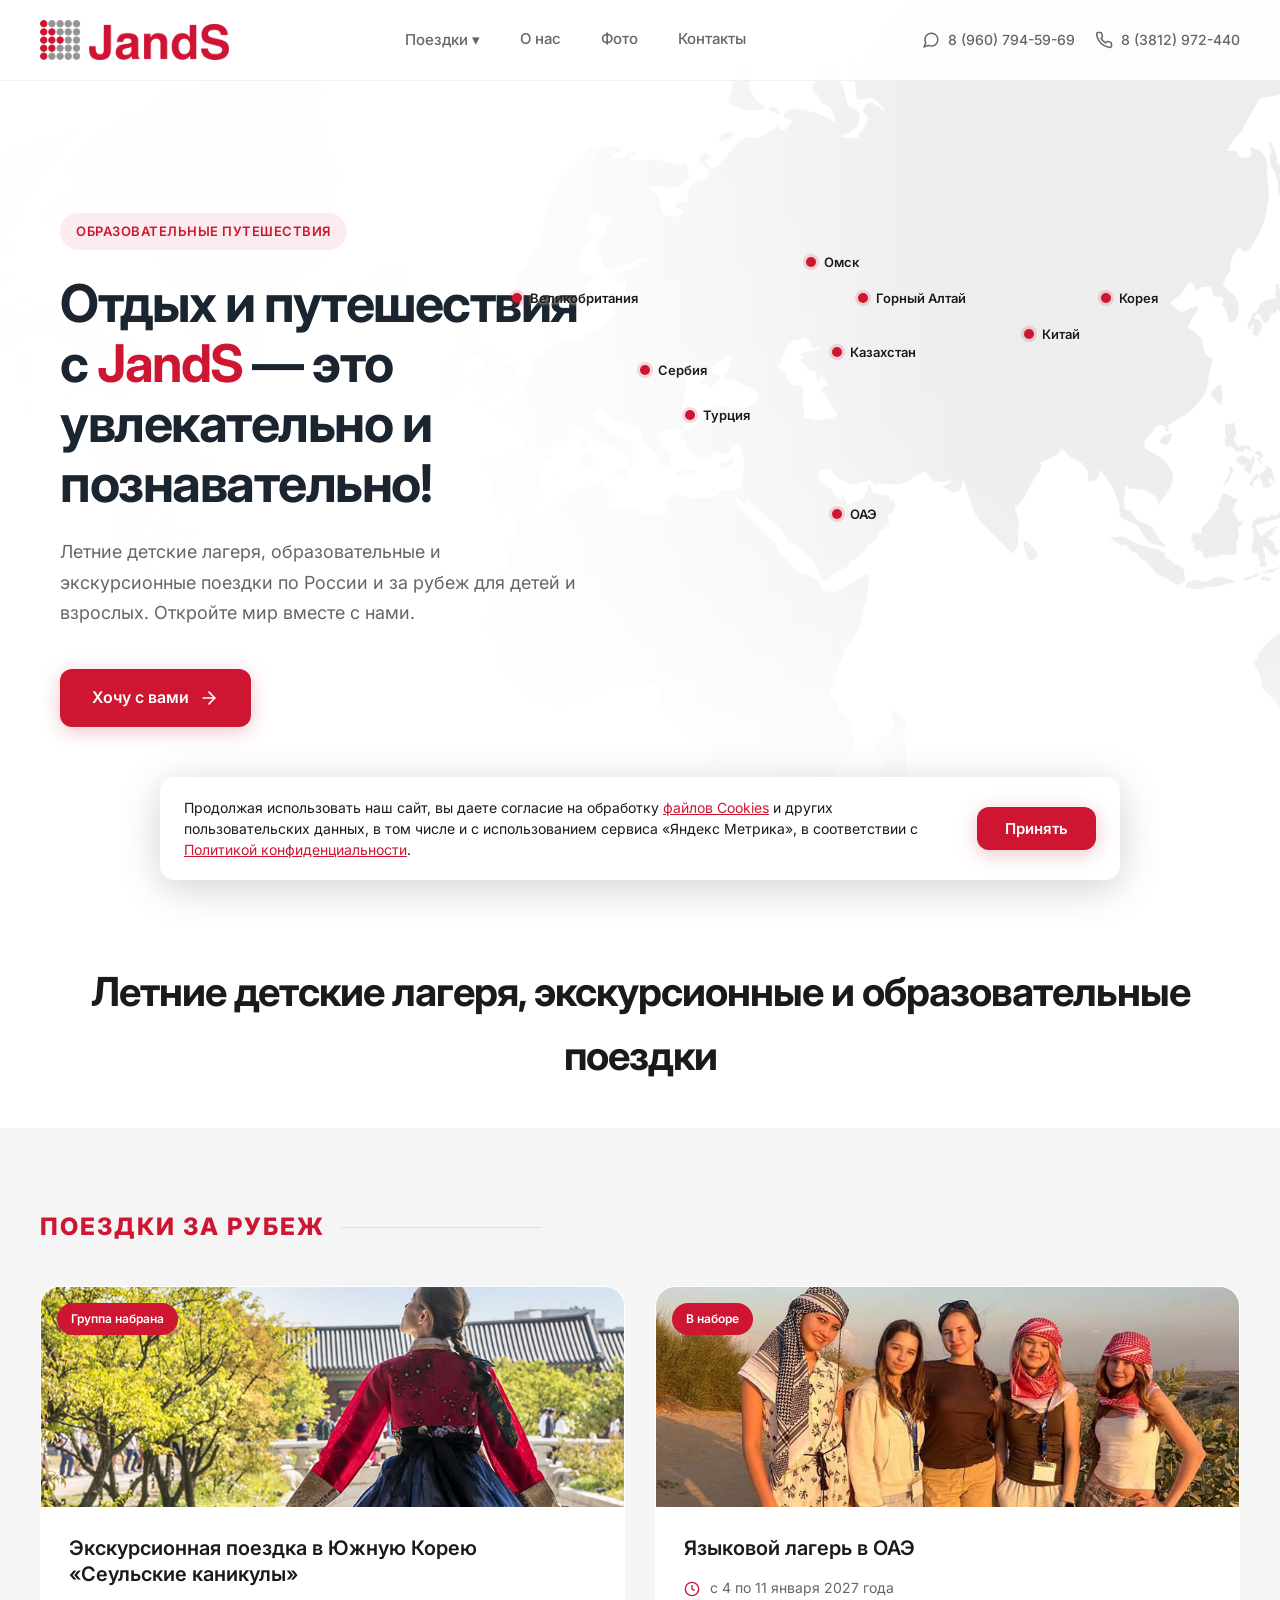
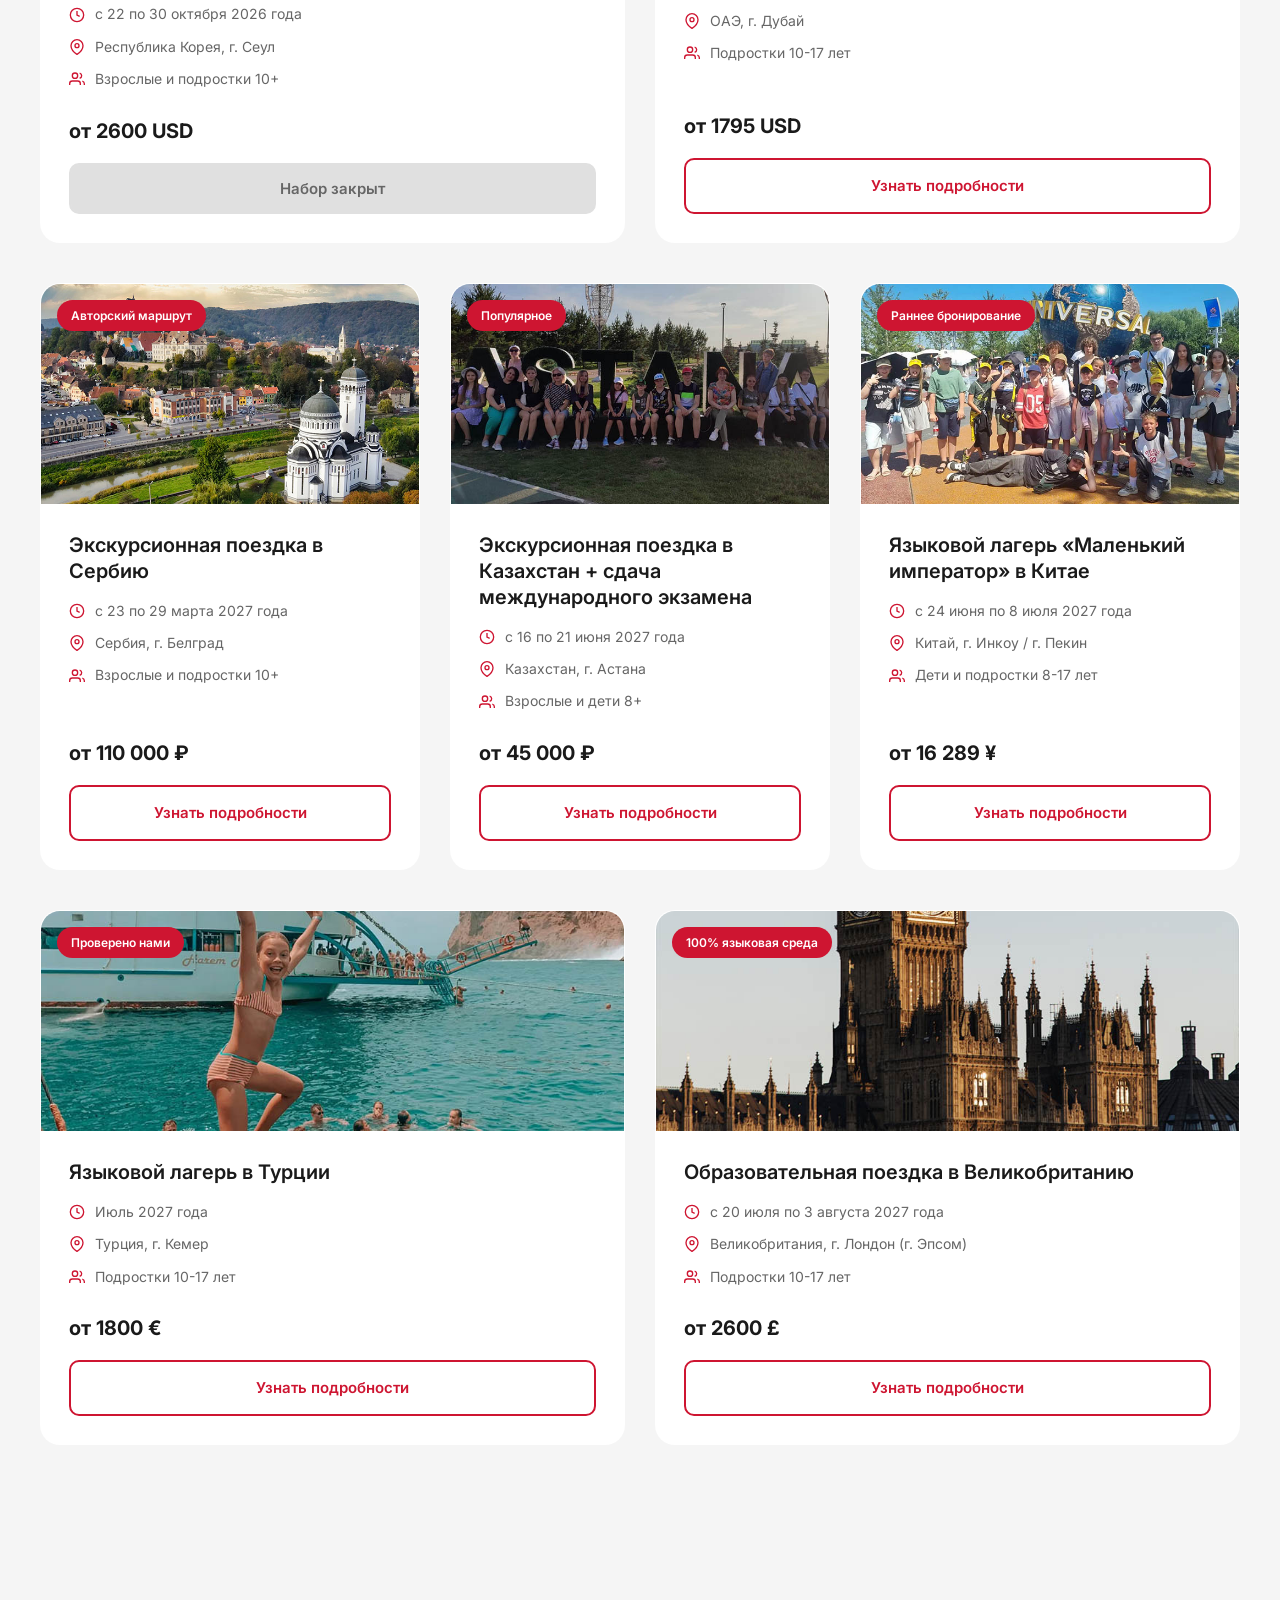
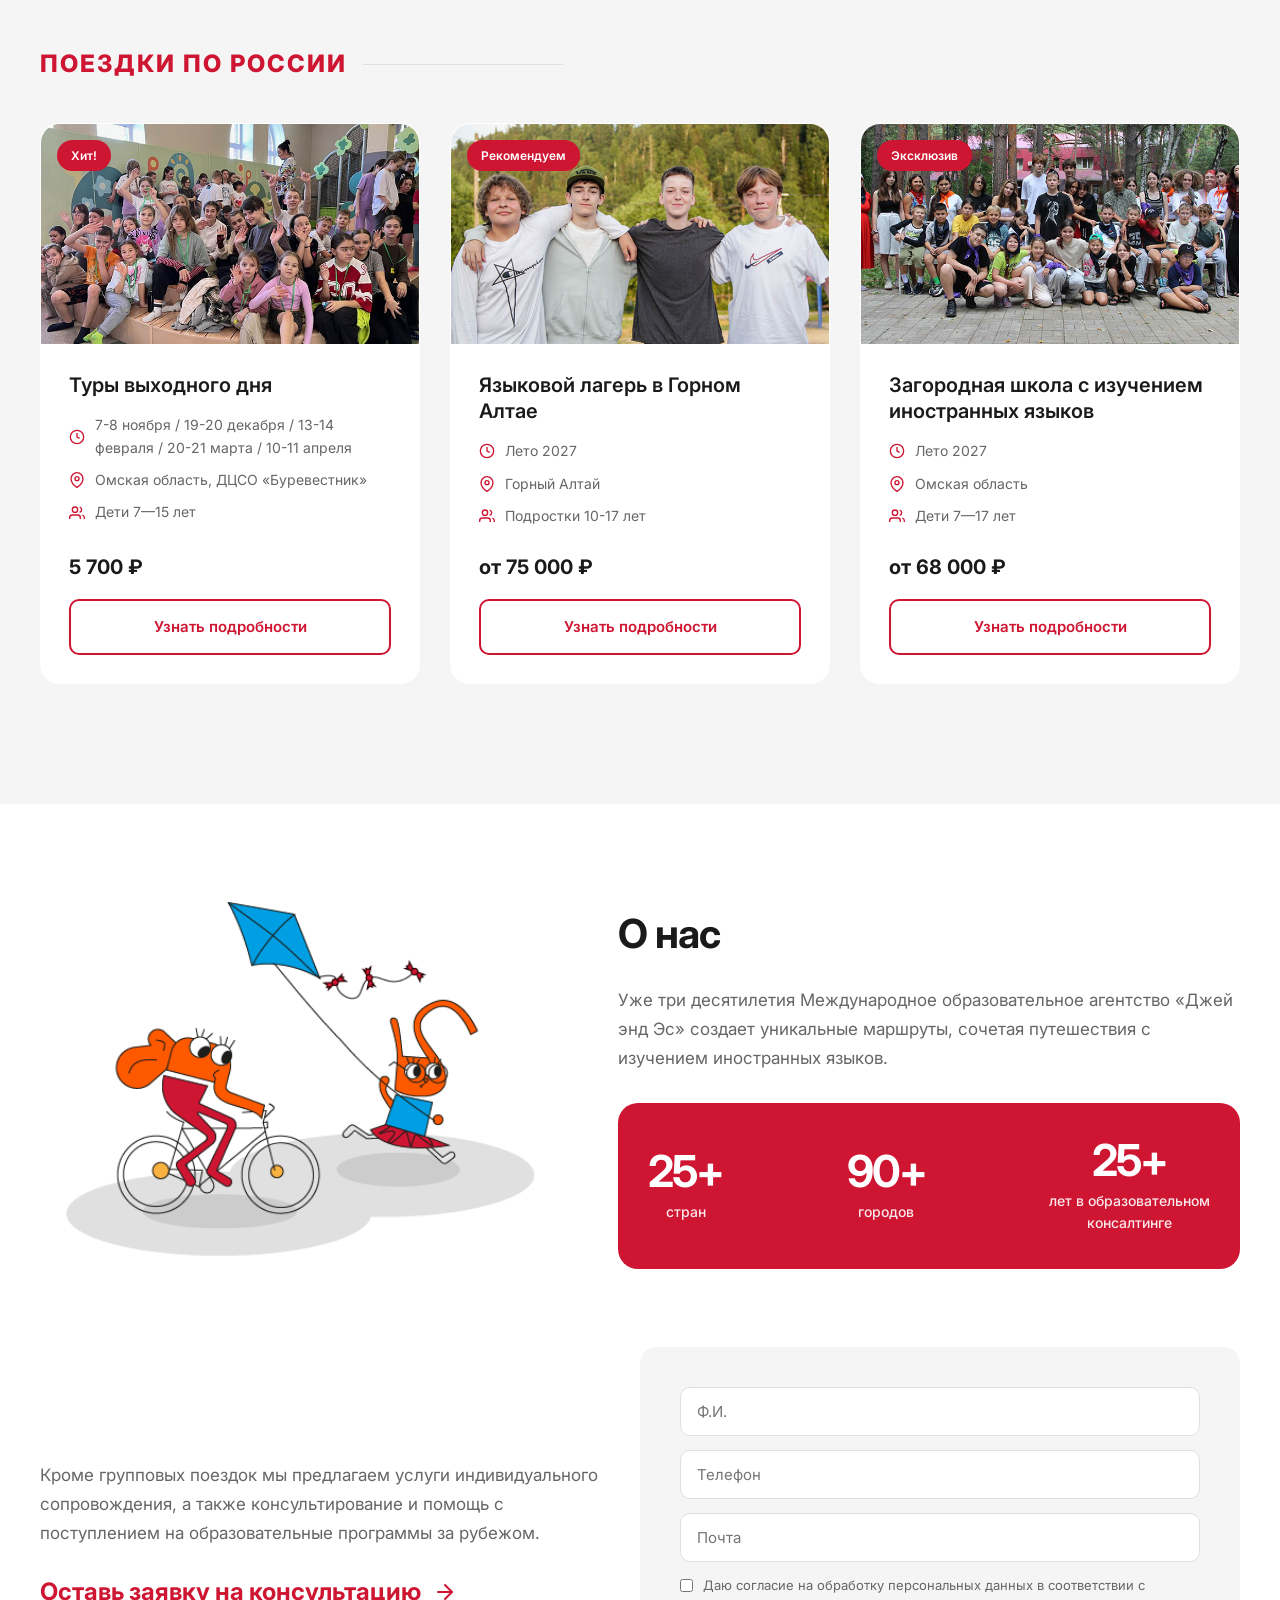
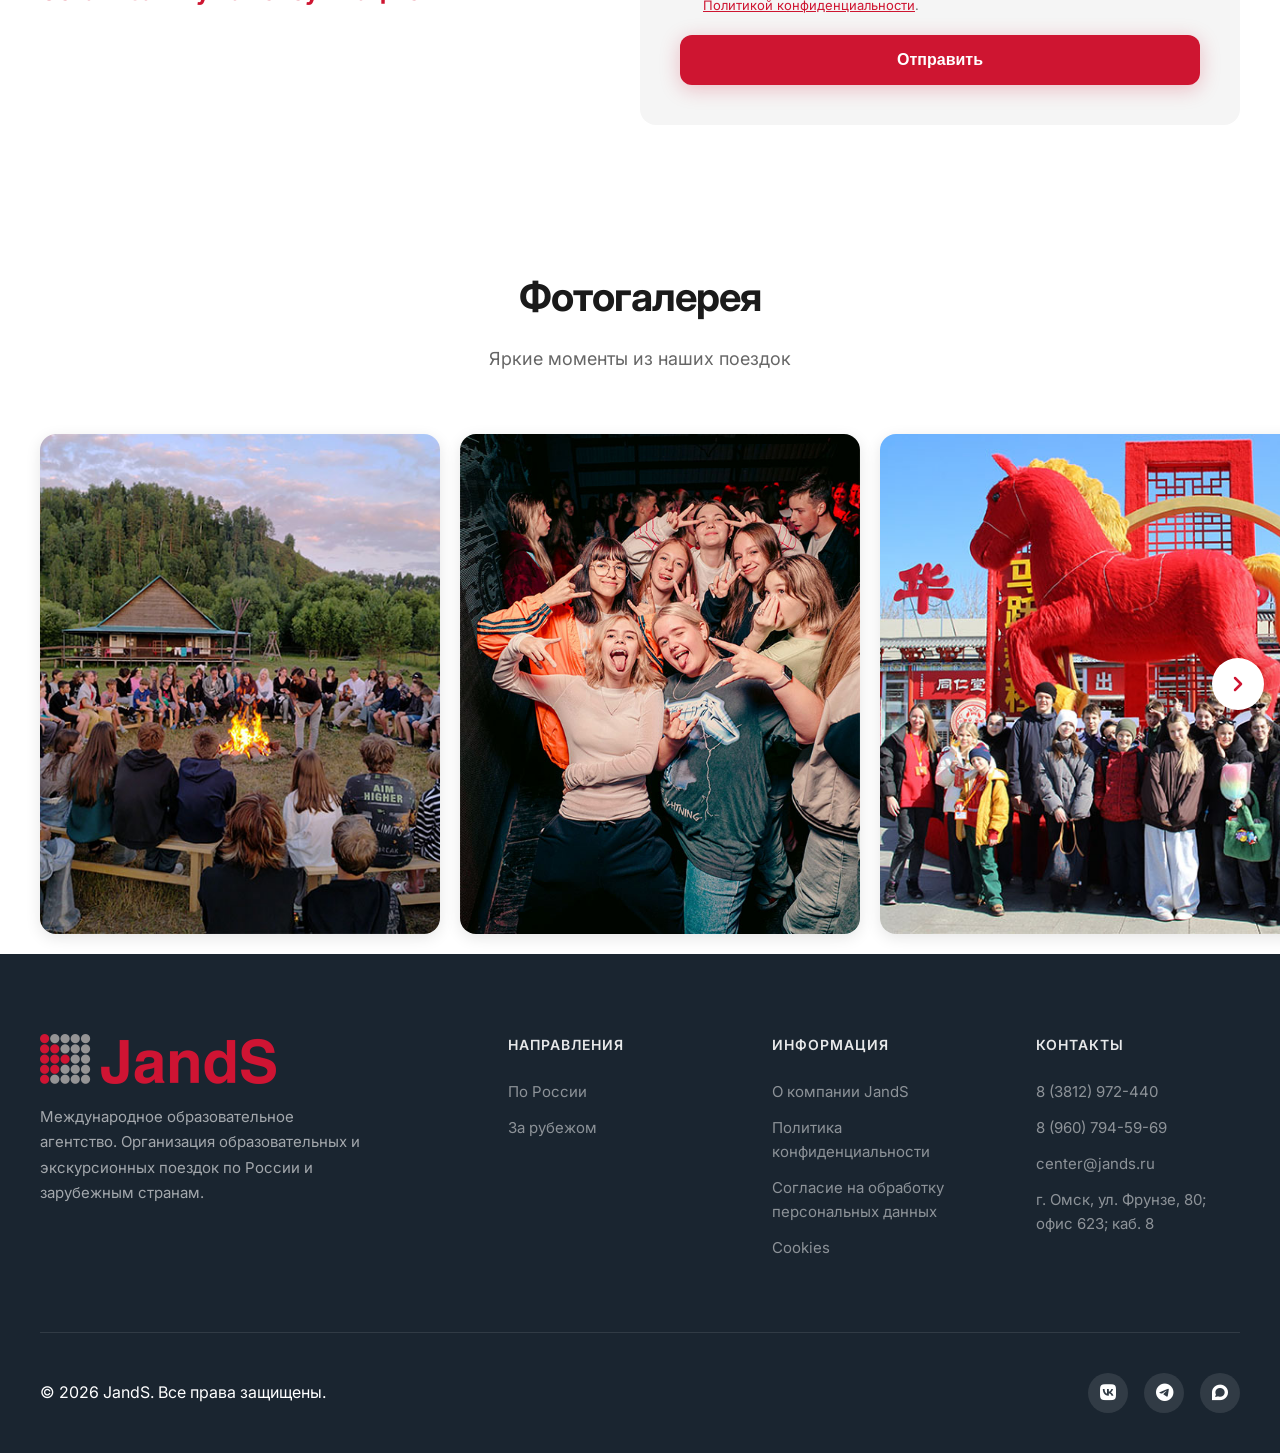
==== commit 5d974e64: "Add files via upload" ====
--- a/index.html
+++ b/index.html
@@ -3,7 +3,27 @@
 <head>
     <meta charset="UTF-8">
     <meta name="viewport" content="width=device-width, initial-scale=1.0">
-    <title>JandS — Международное образовательное агентство</title>
+    <title>Летние детские лагеря и образовательные поездки — JandS, Омск</title>
+    <meta name="description" content="Летние детские лагеря в России и за рубежом: языковые лагеря, экскурсионные и образовательные поездки для детей и подростков. Агентство JandS, Омск.">
+    <link rel="canonical" href="https://jands-travel.ru/">
+    <meta name="theme-color" content="#ce1531">
+
+    <!-- Иконки -->
+    <link rel="icon" href="/favicon.ico" sizes="any">
+    <link rel="icon" type="image/png" sizes="192x192" href="/images/favicon-192.png">
+    <link rel="apple-touch-icon" href="/images/apple-touch-icon.png">
+
+    <!-- Превью ссылки в соцсетях и мессенджерах -->
+    <meta property="og:type" content="website">
+    <meta property="og:site_name" content="JandS">
+    <meta property="og:locale" content="ru_RU">
+    <meta property="og:url" content="https://jands-travel.ru/">
+    <meta property="og:title" content="Летние детские лагеря и образовательные поездки — JandS">
+    <meta property="og:description" content="Языковые лагеря, экскурсионные и образовательные поездки по России и за рубеж для детей и подростков.">
+    <meta property="og:image" content="https://jands-travel.ru/images/og-image.jpg">
+    <meta property="og:image:width" content="1200">
+    <meta property="og:image:height" content="630">
+    <meta name="twitter:card" content="summary_large_image">
     <link rel="preconnect" href="https://fonts.googleapis.com">
     <link rel="preconnect" href="https://fonts.gstatic.com" crossorigin>
     <link href="https://fonts.googleapis.com/css2?family=Inter:wght@300;400;500;600;700&display=swap" rel="stylesheet">
@@ -70,6 +90,7 @@
     </div>
 </header>
 
+<main>
 <!-- Hero -->
 <section class="hero" id="hero">
     <div class="hero-map-bg"></div>
@@ -78,7 +99,7 @@
         <div class="hero-inner">
             <div class="hero-tag">Образовательные путешествия</div>
             <h1>Отдых и путешествия с <span>JandS</span> — это увлекательно и познавательно!</h1>
-            <p>Образовательные и экскурсионные поездки по России и за рубеж для детей и взрослых. Откройте мир вместе с нами.</p>
+            <p>Летние детские лагеря, образовательные и экскурсионные поездки по России и за рубеж для детей и взрослых. Откройте мир вместе с нами.</p>
             <a href="#programs" class="btn">
                 Хочу с вами
                 <svg width="20" height="20" viewBox="0 0 24 24" fill="none" stroke="currentColor" stroke-width="2" stroke-linecap="round" stroke-linejoin="round"><line x1="5" y1="12" x2="19" y2="12"/><polyline points="12 5 19 12 12 19"/></svg>
@@ -136,17 +157,18 @@
 
         <section style="padding: 0; max-width: 100%; background: #fff;">
         <div class="section-header reveal" style="padding: 0 40px; max-width: 1280px; margin: 60px auto 40px;">
-        <h2>Экскурсионные и образовательные поездки</h2>
+        <h2>Летние детские лагеря, экскурсионные и образовательные поездки</h2>
                 </div>
             </section>
     
     <section class="programs-section" id="programs">
         <div class="reveal">
             <!-- За рубежом -->
-            <div class="region-title" id="abroad">Поездки за рубеж</div>
+            <h2 class="region-title" id="abroad">Поездки за рубеж</h2>
             <div class="programs-grid">
                 <div class="program-card">
-                    <div class="program-image" style="background-image: url('images/photo-korea.jpg');">
+                    <div class="program-image">
+                        <img src="images/photo-korea.jpg" alt="Сеул, Южная Корея" loading="lazy">
                         <span class="program-badge">Группа набрана</span>
                     </div>
                     <div class="program-content">
@@ -166,12 +188,13 @@
                             </div>
                         </div>
                         <div class="program-price"> от 2600 USD</div>
-                        <a href="#" class="program-btn" data-modal="programModal" data-program="Экскурсионная поездка «Сеульские каникулы»" data-infosheet="docs/jands_korea_2026.pdf">Узнать подробности</a>
+                        <button type="button" class="program-btn program-btn-closed" disabled>Набор закрыт</button>
                     </div>
                 </div>
                 
                 <div class="program-card">
-                    <div class="program-image" style="background-image: url('images/photo-oae.jpg');">
+                    <div class="program-image">
+                        <img src="images/photo-oae.jpg" alt="Дубай, ОАЭ: языковой лагерь" loading="lazy">
                         <span class="program-badge">В наборе</span>
                      </div>
                     <div class="program-content">
@@ -197,7 +220,8 @@
             </div>
             <div class="programs-grid">
                 <div class="program-card">
-                    <div class="program-image" style="background-image: url('images/photo-serbia.jpg');">
+                    <div class="program-image">
+                        <img src="images/photo-serbia.jpg" alt="Белград, Сербия" loading="lazy">
                         <span class="program-badge">Авторский маршрут</span>
                     </div>
                     <div class="program-content">
@@ -222,7 +246,8 @@
                 </div>
                 
                 <div class="program-card">
-                    <div class="program-image" style="background-image: url('images/photo-astana.jpg');">
+                    <div class="program-image">
+                        <img src="images/photo-astana.jpg" alt="Астана, Казахстан" loading="lazy">
                         <span class="program-badge">Популярное</span>
                     </div>
                     <div class="program-content">
@@ -247,7 +272,8 @@
                 </div>
 
                 <div class="program-card">
-                    <div class="program-image" style="background-image: url('images/photo-china.jpg');">
+                    <div class="program-image">
+                        <img src="images/photo-china.jpg" alt="Китай: языковой лагерь «Маленький император»" loading="lazy">
                         <span class="program-badge">Раннее бронирование</span>
                     </div>
                     <div class="program-content">
@@ -273,7 +299,8 @@
             </div>
             <div class="programs-grid">
                 <div class="program-card">
-                    <div class="program-image" style="background-image: url('images/photo-turzia.jpg');">
+                    <div class="program-image">
+                        <img src="images/photo-turzia.jpg" alt="Кемер, Турция: языковой лагерь" loading="lazy">
                         <span class="program-badge">Проверено нами</span>
                        </div>
                     <div class="program-content">
@@ -298,7 +325,8 @@
                 </div>
                  
                  <div class="program-card">
-                    <div class="program-image" style="background-image: url('images/photo-gb.jpg');">
+                    <div class="program-image">
+                        <img src="images/photo-gb.jpg" alt="Лондон, Великобритания: образовательная поездка" loading="lazy">
                         <span class="program-badge">100% языковая среда</span>
                     </div>
                     <div class="program-content">
@@ -327,10 +355,11 @@
      
  <section class="programs-section" id="russia">
         <div class="reveal">
-            <div class="region-title">Поездки по России</div>
+            <h2 class="region-title">Поездки по России</h2>
             <div class="programs-grid">
                 <div class="program-card">
-                    <div class="program-image" style="background-image: url('images/photo-tvd.jpg');">
+                    <div class="program-image">
+                        <img src="images/photo-tvd.jpg" alt="Туры выходного дня в Омской области" loading="lazy">
                         <span class="program-badge">Хит!</span>
                     </div>
                     <div class="program-content">
@@ -355,7 +384,8 @@
                 </div>
                 
                 <div class="program-card">
-                    <div class="program-image" style="background-image: url('images/photo-altay.jpg');">
+                    <div class="program-image">
+                        <img src="images/photo-altay.jpg" alt="Горный Алтай: языковой лагерь" loading="lazy">
                         <span class="program-badge">Рекомендуем</span>
                     </div>
                     <div class="program-content">
@@ -380,7 +410,8 @@
                 </div>
                 
                 <div class="program-card">
-                    <div class="program-image" style="background-image: url('images/photo-zsh.jpg');">
+                    <div class="program-image">
+                        <img src="images/photo-zsh.jpg" alt="Загородная школа с изучением иностранных языков" loading="lazy">
                         <span class="program-badge">Эксклюзив</span>
                     </div>
                     <div class="program-content">
@@ -478,77 +509,87 @@
             <h2>Фотогалерея</h2>
             <p>Яркие моменты из наших поездок</p>
         </div>
+    <div class="gallery-slider">
+    <button type="button" class="gallery-arrow gallery-arrow-prev" id="galleryPrev" aria-label="Предыдущие фото">
+        <svg width="24" height="24" viewBox="0 0 24 24" fill="none" stroke="currentColor" stroke-width="2.5" stroke-linecap="round" stroke-linejoin="round"><polyline points="15 18 9 12 15 6"/></svg>
+    </button>
+    <button type="button" class="gallery-arrow gallery-arrow-next" id="galleryNext" aria-label="Следующие фото">
+        <svg width="24" height="24" viewBox="0 0 24 24" fill="none" stroke="currentColor" stroke-width="2.5" stroke-linecap="round" stroke-linejoin="round"><polyline points="9 6 15 12 9 18"/></svg>
+    </button>
     <div class="gallery-scroll-wrapper">
         <div class="gallery-track" id="galleryTrack">
             
             <div class="gallery-item">
-                <img src="images/galery-altay-1-2026.jpg" alt="Алтай">
+                <img src="images/galery-altay-1-2026.jpg" alt="Языковой лагерь в Горном Алтае, 2026" loading="lazy">
                 <div class="gallery-overlay"><span>Горный Алтай, 2026</span></div>
             </div>
 
             <div class="gallery-item">
-                <img src="images/galery-altay-1-2025.jpg" alt="Алтай">
+                <img src="images/galery-altay-1-2025.jpg" alt="Языковой лагерь в Горном Алтае, 2025" loading="lazy">
                 <div class="gallery-overlay"><span>Горный Алтай, 2025</span></div>
             </div>
 
             <div class="gallery-item wide">
-                <img src="images/galery-china-1-2026.jpg" alt="Китай">
+                <img src="images/galery-china-1-2026.jpg" alt="Экскурсия в Пекине, 2026" loading="lazy">
                 <div class="gallery-overlay"><span>Пекин, 2026</span></div>
             </div>
 
             <div class="gallery-item wide">
-                <img src="images/galery-china-2026.jpg" alt="Маленький император">
+                <img src="images/galery-china-2026.jpg" alt="Языковой лагерь «Маленький император» в Инкоу, 2026" loading="lazy">
                 <div class="gallery-overlay"><span>Инкоу, 2026</span></div>
             </div>
 
             <div class="gallery-item">
-                <img src="images/galery-spb-2026.jpg" alt="Санкт-Петербург">
+                <img src="images/galery-spb-2026.jpg" alt="Экскурсионная поездка в Санкт-Петербург, 2026" loading="lazy">
                 <div class="gallery-overlay"><span>Санкт-Петербург, 2026</span></div>
             </div>
 
             <div class="gallery-item wide">
-                <img src="images/galery-japan-2026.jpg" alt="Япония">
+                <img src="images/galery-japan-2026.jpg" alt="Поездка в Токио, Япония" loading="lazy">
                 <div class="gallery-overlay"><span>Токио, 2025</span></div>
             </div>
             
             <div class="gallery-item wide">
-                <img src="images/galery-tvd-2025.jpg" alt="Тур выходного дня">
+                <img src="images/galery-tvd-2025.jpg" alt="Тур выходного дня в Омской области, 2025" loading="lazy">
                 <div class="gallery-overlay"><span>Омская область, Тур выходного дня, 2025</span></div>
             </div>
             
             <div class="gallery-item">
-                <img src="images/galery-kz-2026.jpg" alt="Казахстан">
+                <img src="images/galery-kz-2026.jpg" alt="Экскурсионная поездка в Астану, 2026" loading="lazy">
                 <div class="gallery-overlay"><span>Астана, 2026</span></div>
             </div>
             
             <div class="gallery-item wide">
-                <img src="images/galery-zsh-2026.jpg" alt="Загородная школа">
+                <img src="images/galery-zsh-2026.jpg" alt="Загородная школа в Омской области, 2024" loading="lazy">
                 <div class="gallery-overlay"><span>Омская область, Загородная школа, 2024</span></div>
             </div>
             
             <div class="gallery-item">
-                <img src="images/galery-tvd-2026.jpg" alt="Тур выходного дня">
+                <img src="images/galery-tvd-2026.jpg" alt="Тур выходного дня в Омской области, 2026" loading="lazy">
                 <div class="gallery-overlay"><span>Омская область, Тур выходного дня, 2026</span></div>
             </div>
             
             <div class="gallery-item">
-                <img src="images/galery-altay-2-2026.jpg" alt="Алтай">
+                <img src="images/galery-altay-2-2026.jpg" alt="Языковой лагерь в Горном Алтае, 2026" loading="lazy">
                 <div class="gallery-overlay"><span>Горный Алтай, 2026</span></div>
             </div>
 
             <div class="gallery-item wide">
-                <img src="images/galery-altay-2025.jpg" alt="Алтай">
+                <img src="images/galery-altay-2025.jpg" alt="Языковой лагерь в Горном Алтае, 2025" loading="lazy">
                 <div class="gallery-overlay"><span>Горный Алтай, 2025</span></div>
             </div>
             
             <div class="gallery-item">
-                <img src="images/galery-zsh-1-2026.jpg" alt="Омская область">
+                <img src="images/galery-zsh-1-2026.jpg" alt="Загородная школа в Омской области, 2026" loading="lazy">
                 <div class="gallery-overlay"><span>Омская область, Загородная школа, 2026</span></div>
             </div>
 
         </div>
     </div>
+    </div>
 </section>
+
+    </main>
 
     <footer id="footer">
         <div class="footer-inner">
--- a/css/styles.css
+++ b/css/styles.css
@@ -1518,3 +1518,164 @@
             .legal-wrap { font-size: 14px; }
             .legal-wrap table { font-size: 12px; }
         }
+
+/* Сообщение об успешной отправке формы */
+.form-success {
+    margin-top: 20px;
+    padding: 18px 20px;
+    background: #fff;
+    border: 1px solid var(--gray-medium);
+    border-left: 4px solid var(--primary);
+    border-radius: 10px;
+    text-align: center;
+}
+
+.form-success[hidden],
+.form-download[hidden] {
+    display: none;
+}
+
+.form-success p {
+    margin: 0;
+    font-size: 15px;
+    line-height: 1.5;
+    color: var(--text);
+}
+
+.form-download {
+    display: inline-flex;
+    opacity: 1;
+    transform: none;
+    animation: none;
+    margin-top: 16px;
+    text-decoration: none;
+}
+
+/* Программа с закрытым набором */
+.program-btn-closed,
+.program-btn-closed:hover {
+    background: var(--gray-medium);
+    border-color: var(--gray-medium);
+    color: var(--text-secondary);
+    cursor: not-allowed;
+    font-family: inherit;
+}
+
+/* Баннер согласия на Cookies */
+.cookie-banner {
+    position: fixed;
+    left: 20px;
+    right: 20px;
+    bottom: 20px;
+    z-index: 2000;
+    max-width: 960px;
+    margin: 0 auto;
+    display: flex;
+    align-items: center;
+    gap: 24px;
+    padding: 20px 24px;
+    background: #fff;
+    border-radius: 14px;
+    box-shadow: 0 8px 40px rgba(0, 0, 0, 0.18);
+    font-size: 14px;
+    line-height: 1.5;
+    color: var(--text);
+}
+
+.cookie-banner p {
+    margin: 0;
+    flex: 1;
+}
+
+.cookie-banner a {
+    color: var(--primary);
+    text-decoration: underline;
+}
+
+.cookie-banner .cookie-accept {
+    flex-shrink: 0;
+    padding: 12px 28px;
+    font-size: 15px;
+    font-family: inherit;
+    opacity: 1;
+    transform: none;
+    animation: none;
+}
+
+@media (max-width: 600px) {
+    .cookie-banner {
+        left: 12px;
+        right: 12px;
+        bottom: 12px;
+        flex-direction: column;
+        align-items: stretch;
+        gap: 14px;
+        padding: 16px;
+    }
+
+    .cookie-banner .cookie-accept {
+        width: 100%;
+        justify-content: center;
+    }
+}
+
+/* Галерея: стрелки навигации и перетаскивание */
+.gallery-slider {
+    position: relative;
+}
+
+.gallery-scroll-wrapper {
+    user-select: none;
+    -webkit-user-select: none;
+}
+
+.gallery-scroll-wrapper.active {
+    cursor: grabbing;
+}
+
+.gallery-arrow {
+    position: absolute;
+    top: 50%;
+    transform: translateY(-50%);
+    z-index: 5;
+    width: 52px;
+    height: 52px;
+    display: flex;
+    align-items: center;
+    justify-content: center;
+    background: #fff;
+    color: var(--primary);
+    border: none;
+    border-radius: 50%;
+    box-shadow: 0 4px 20px rgba(0, 0, 0, 0.2);
+    cursor: pointer;
+    transition: var(--transition);
+}
+
+.gallery-arrow:hover:not(:disabled) {
+    background: var(--primary);
+    color: #fff;
+}
+
+.gallery-arrow:disabled {
+    opacity: 0;
+    pointer-events: none;
+}
+
+.gallery-arrow-prev { left: 16px; }
+.gallery-arrow-next { right: 16px; }
+
+/* На телефонах и планшетах листаем пальцем, стрелки не нужны */
+@media (max-width: 768px), (hover: none) {
+    .gallery-arrow {
+        display: none;
+    }
+}
+
+/* Фото программ в карточках */
+.program-image img {
+    width: 100%;
+    height: 100%;
+    object-fit: cover;
+    display: block;
+}
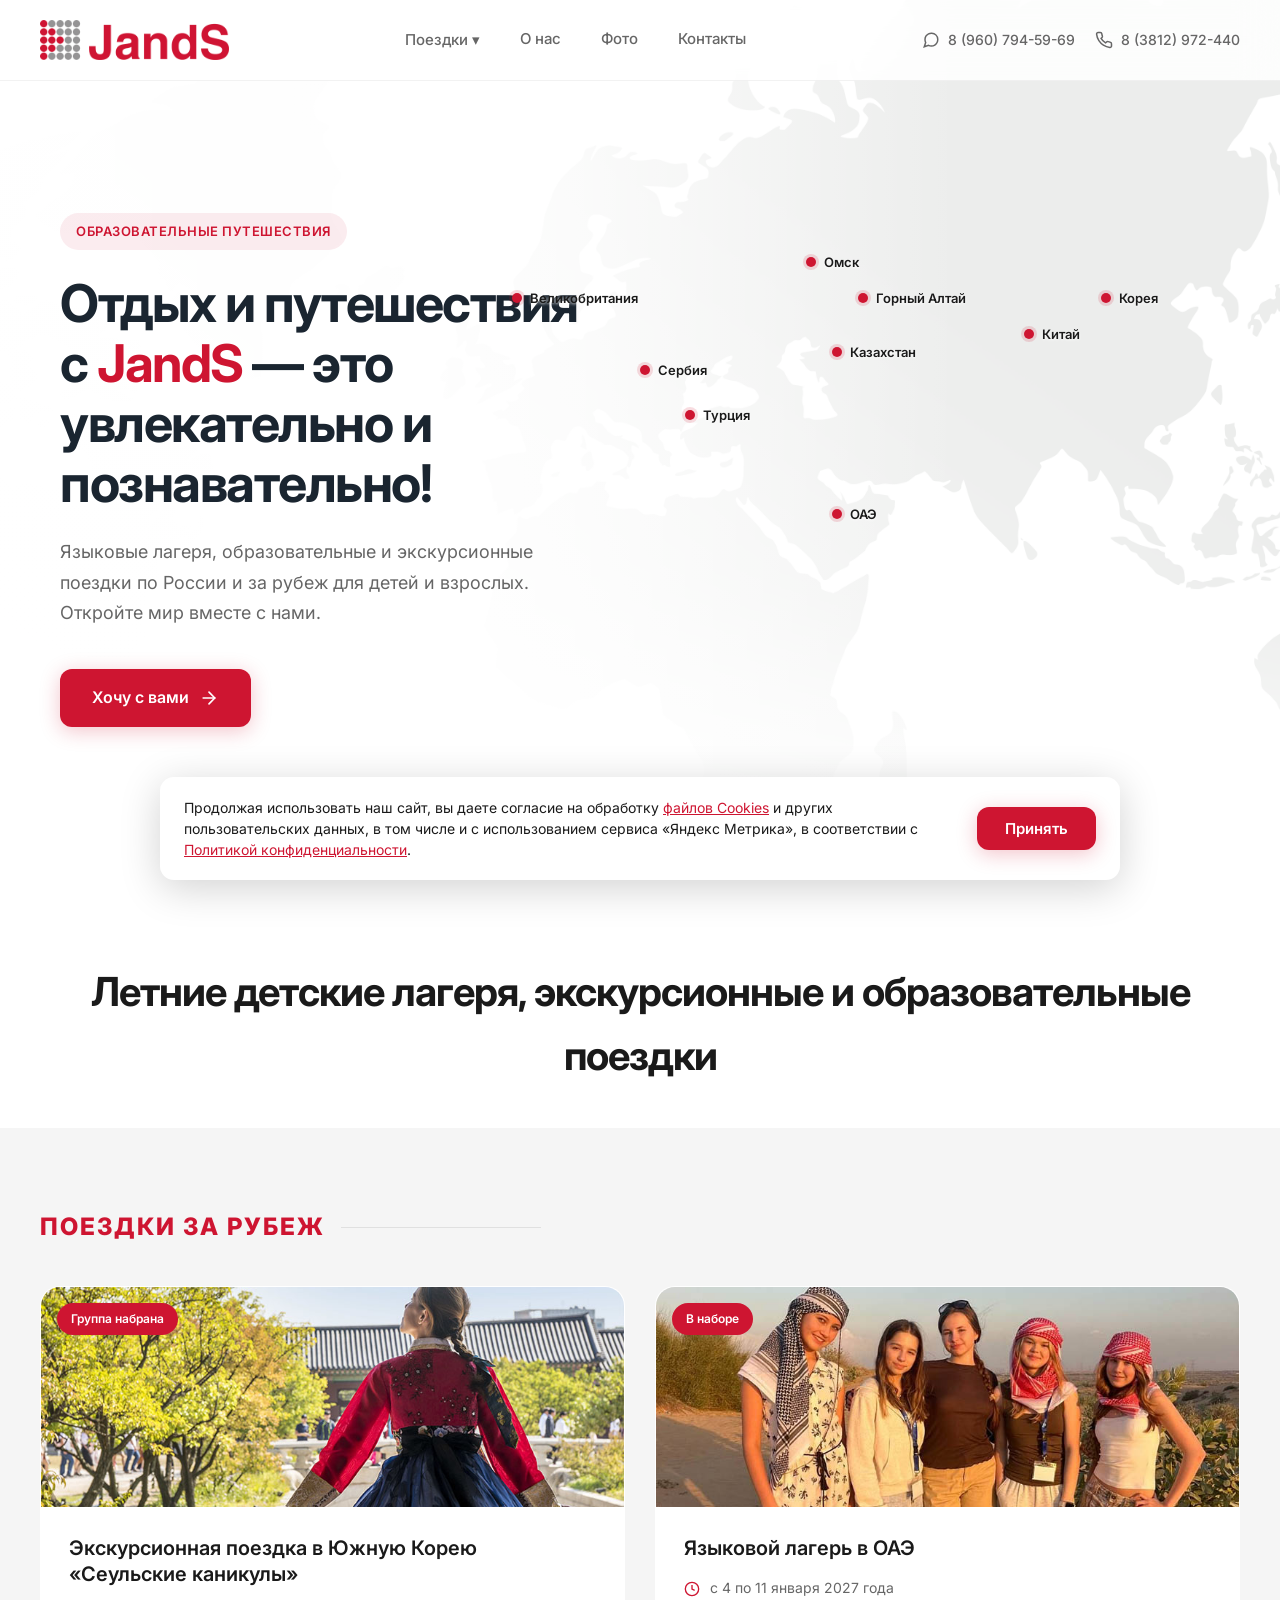
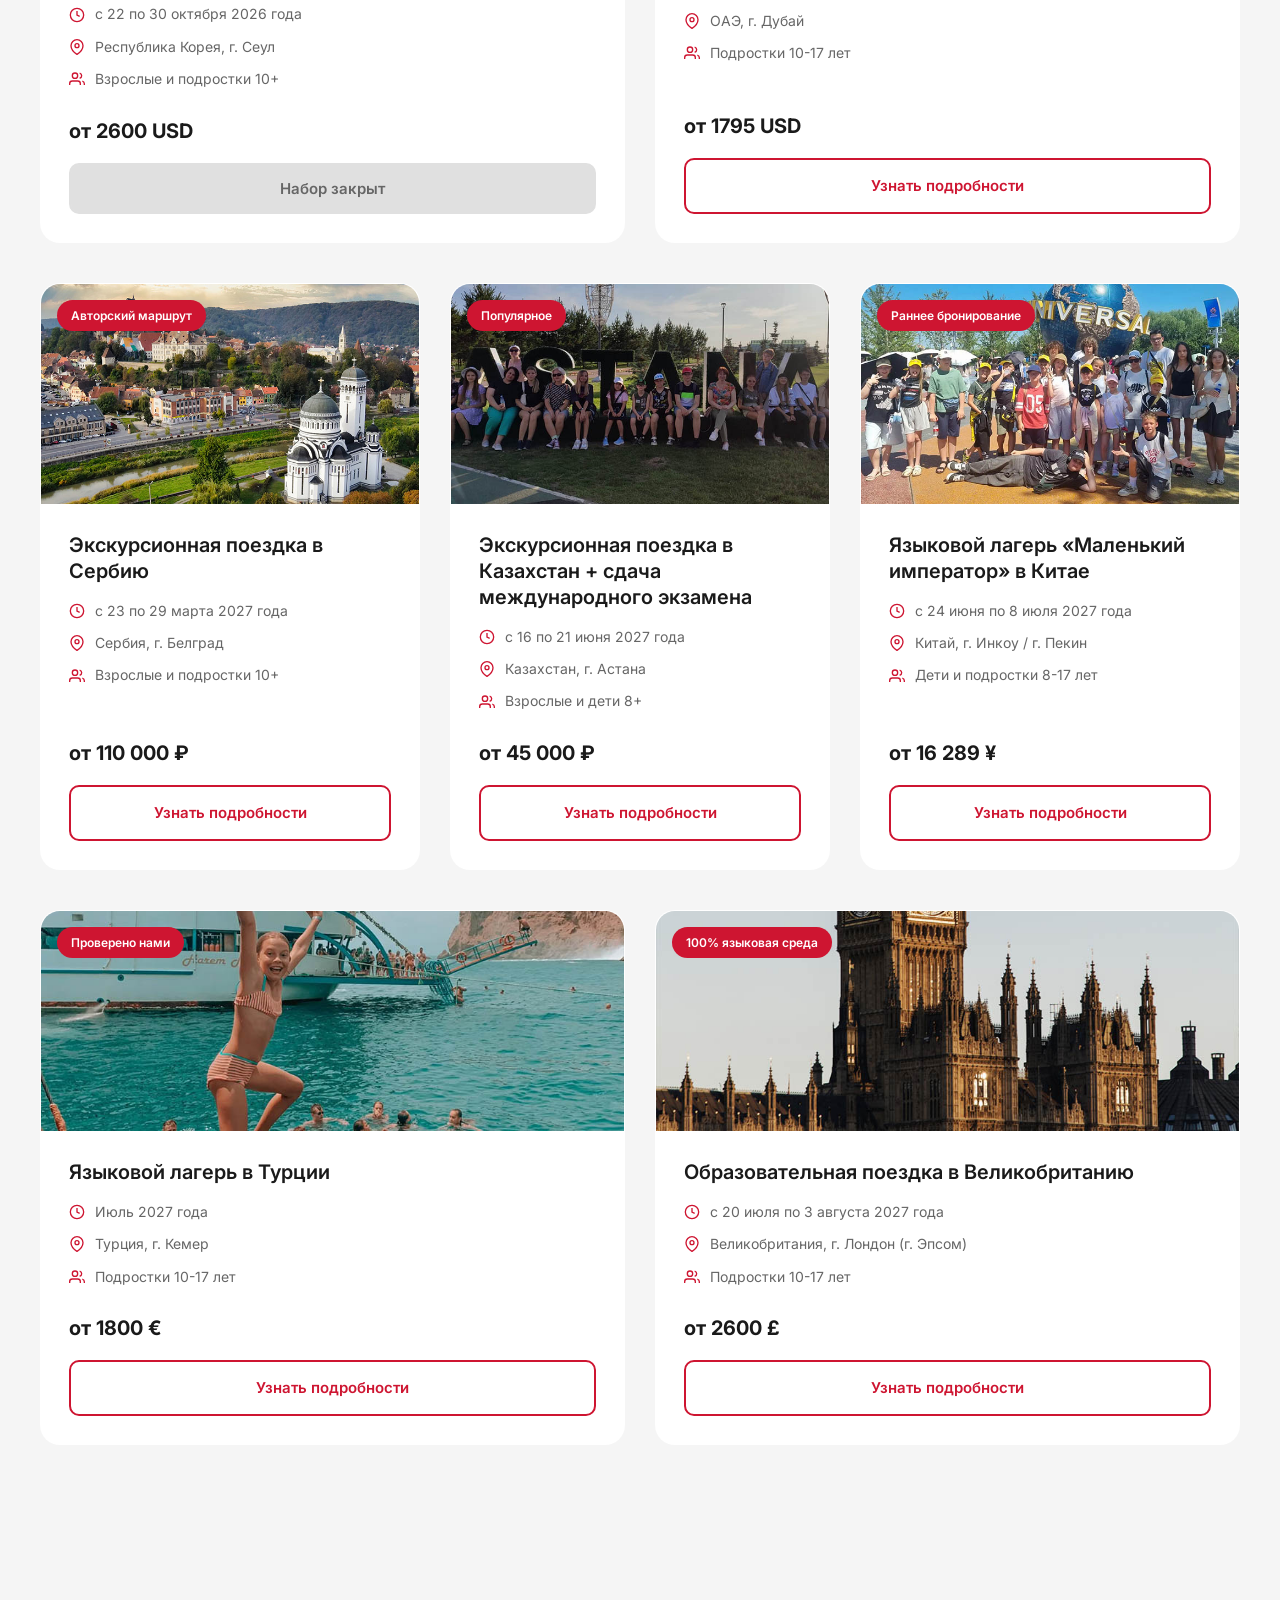
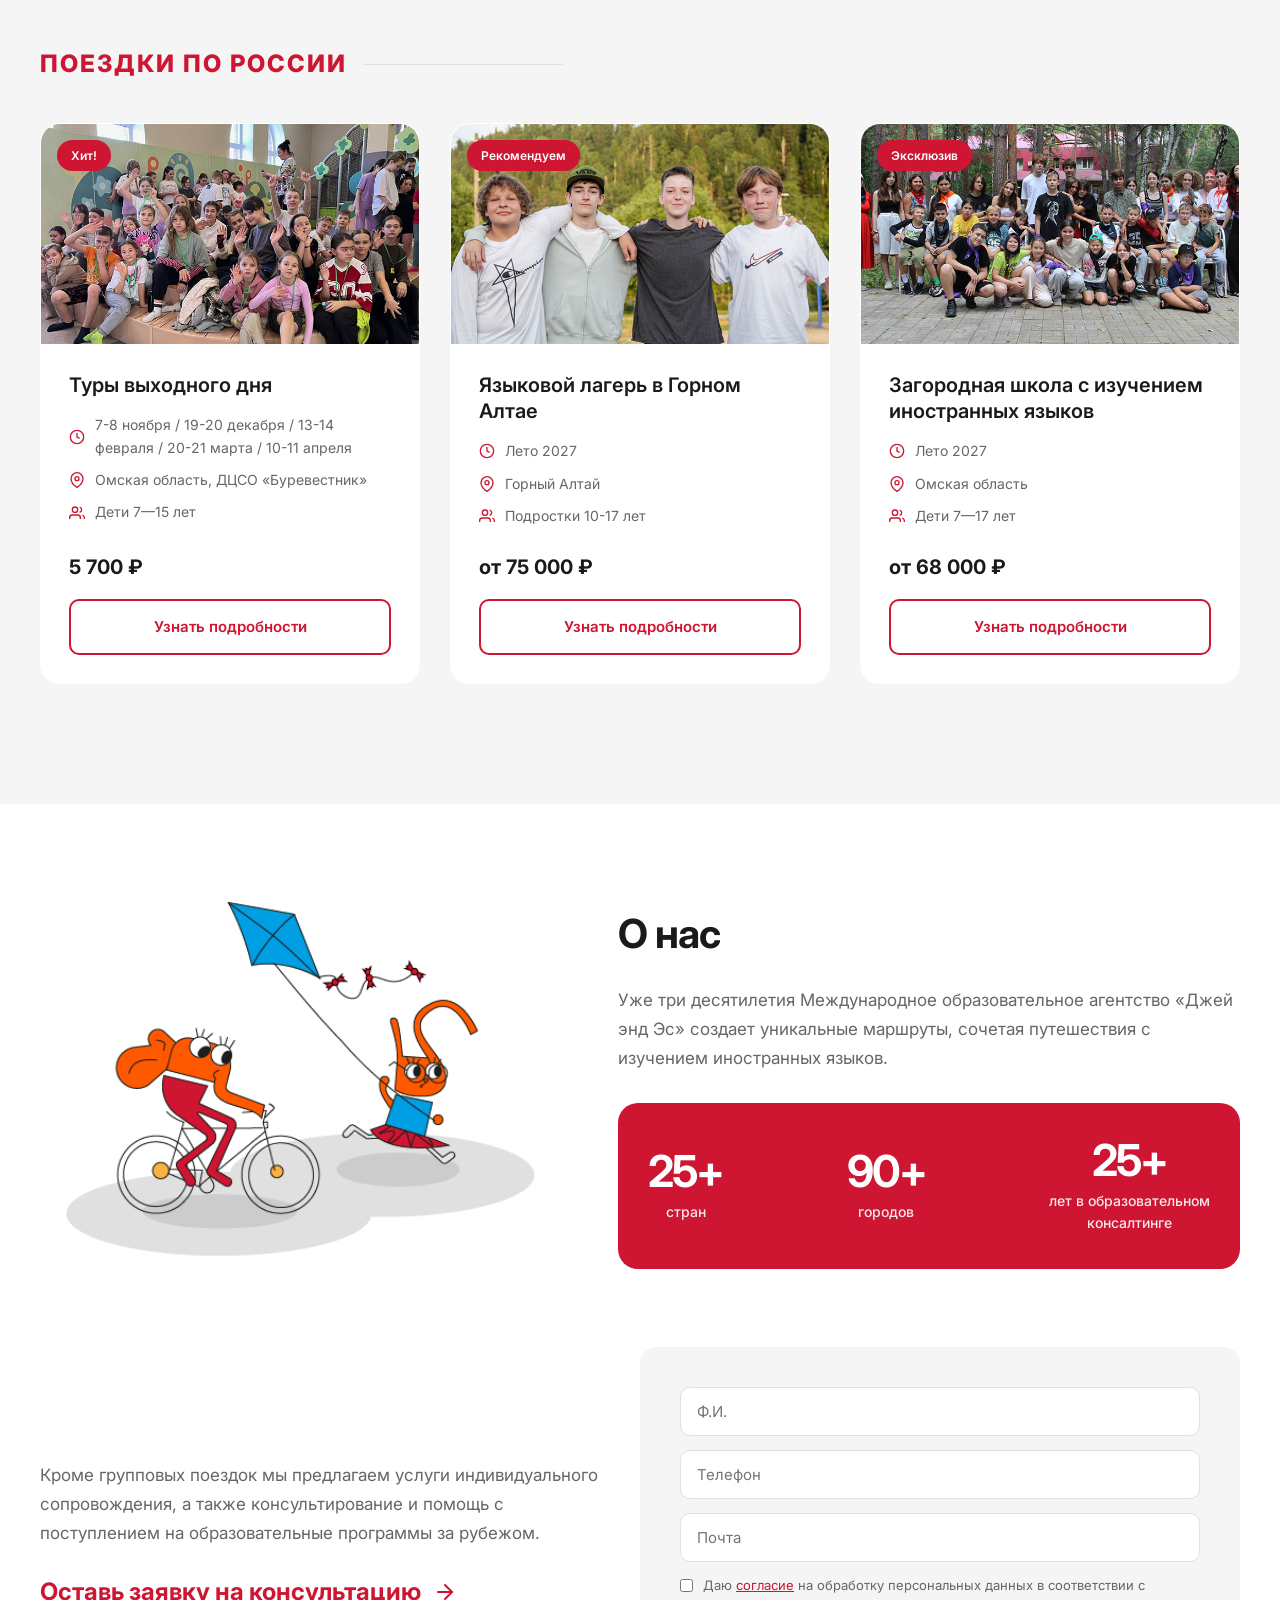
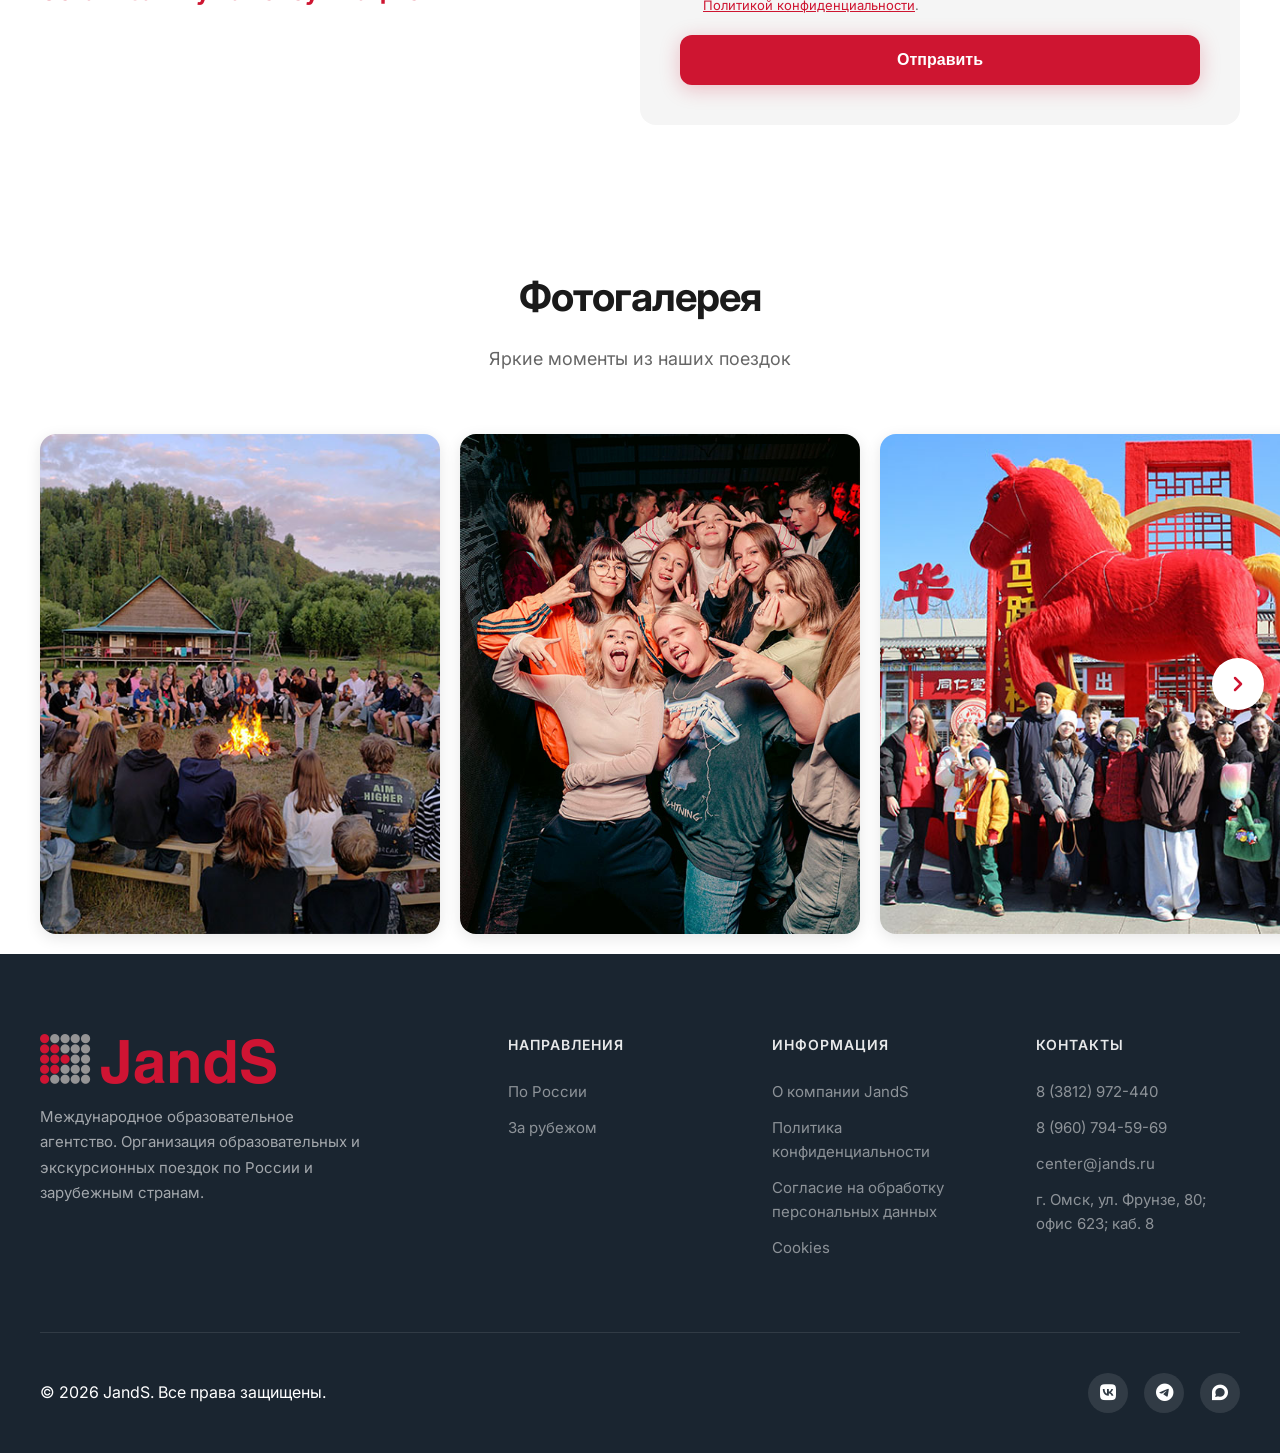
==== commit 1570b2bf: "Update index.html" ====
--- a/index.html
+++ b/index.html
@@ -3,7 +3,7 @@
 <head>
     <meta charset="UTF-8">
     <meta name="viewport" content="width=device-width, initial-scale=1.0">
-    <title>Летние детские лагеря и образовательные поездки — JandS, Омск</title>
+    <title>Детские языковые лагеря и образовательные поездки — JandS, Омск</title>
     <meta name="description" content="Летние детские лагеря в России и за рубежом: языковые лагеря, экскурсионные и образовательные поездки для детей и подростков. Агентство JandS, Омск.">
     <link rel="canonical" href="https://jands-travel.ru/">
     <meta name="theme-color" content="#ce1531">
@@ -99,7 +99,7 @@
         <div class="hero-inner">
             <div class="hero-tag">Образовательные путешествия</div>
             <h1>Отдых и путешествия с <span>JandS</span> — это увлекательно и познавательно!</h1>
-            <p>Летние детские лагеря, образовательные и экскурсионные поездки по России и за рубеж для детей и взрослых. Откройте мир вместе с нами.</p>
+            <p>Языковые лагеря, образовательные и экскурсионные поездки по России и за рубеж для детей и взрослых. Откройте мир вместе с нами.</p>
             <a href="#programs" class="btn">
                 Хочу с вами
                 <svg width="20" height="20" viewBox="0 0 24 24" fill="none" stroke="currentColor" stroke-width="2" stroke-linecap="round" stroke-linejoin="round"><line x1="5" y1="12" x2="19" y2="12"/><polyline points="12 5 19 12 12 19"/></svg>
@@ -490,7 +490,7 @@
             <input type="email" name="email" placeholder="Почта" required>
             <label class="checkbox-label">
                 <input type="checkbox" required>
-                <span>Даю согласие на обработку персональных данных в соответствии с <a href="privacy-policy.html" target="_blank">Политикой конфиденциальности</a>.</span>
+                <span>Даю <a href="consent.html" target="_blank">согласие</a> на обработку персональных данных в соответствии с <a href="privacy-policy.html" target="_blank">Политикой конфиденциальности</a>.</span>
             </label>
             <button type="submit" class="btn form-btn">Отправить</button>
             <div class="form-success" hidden role="status" aria-live="polite">
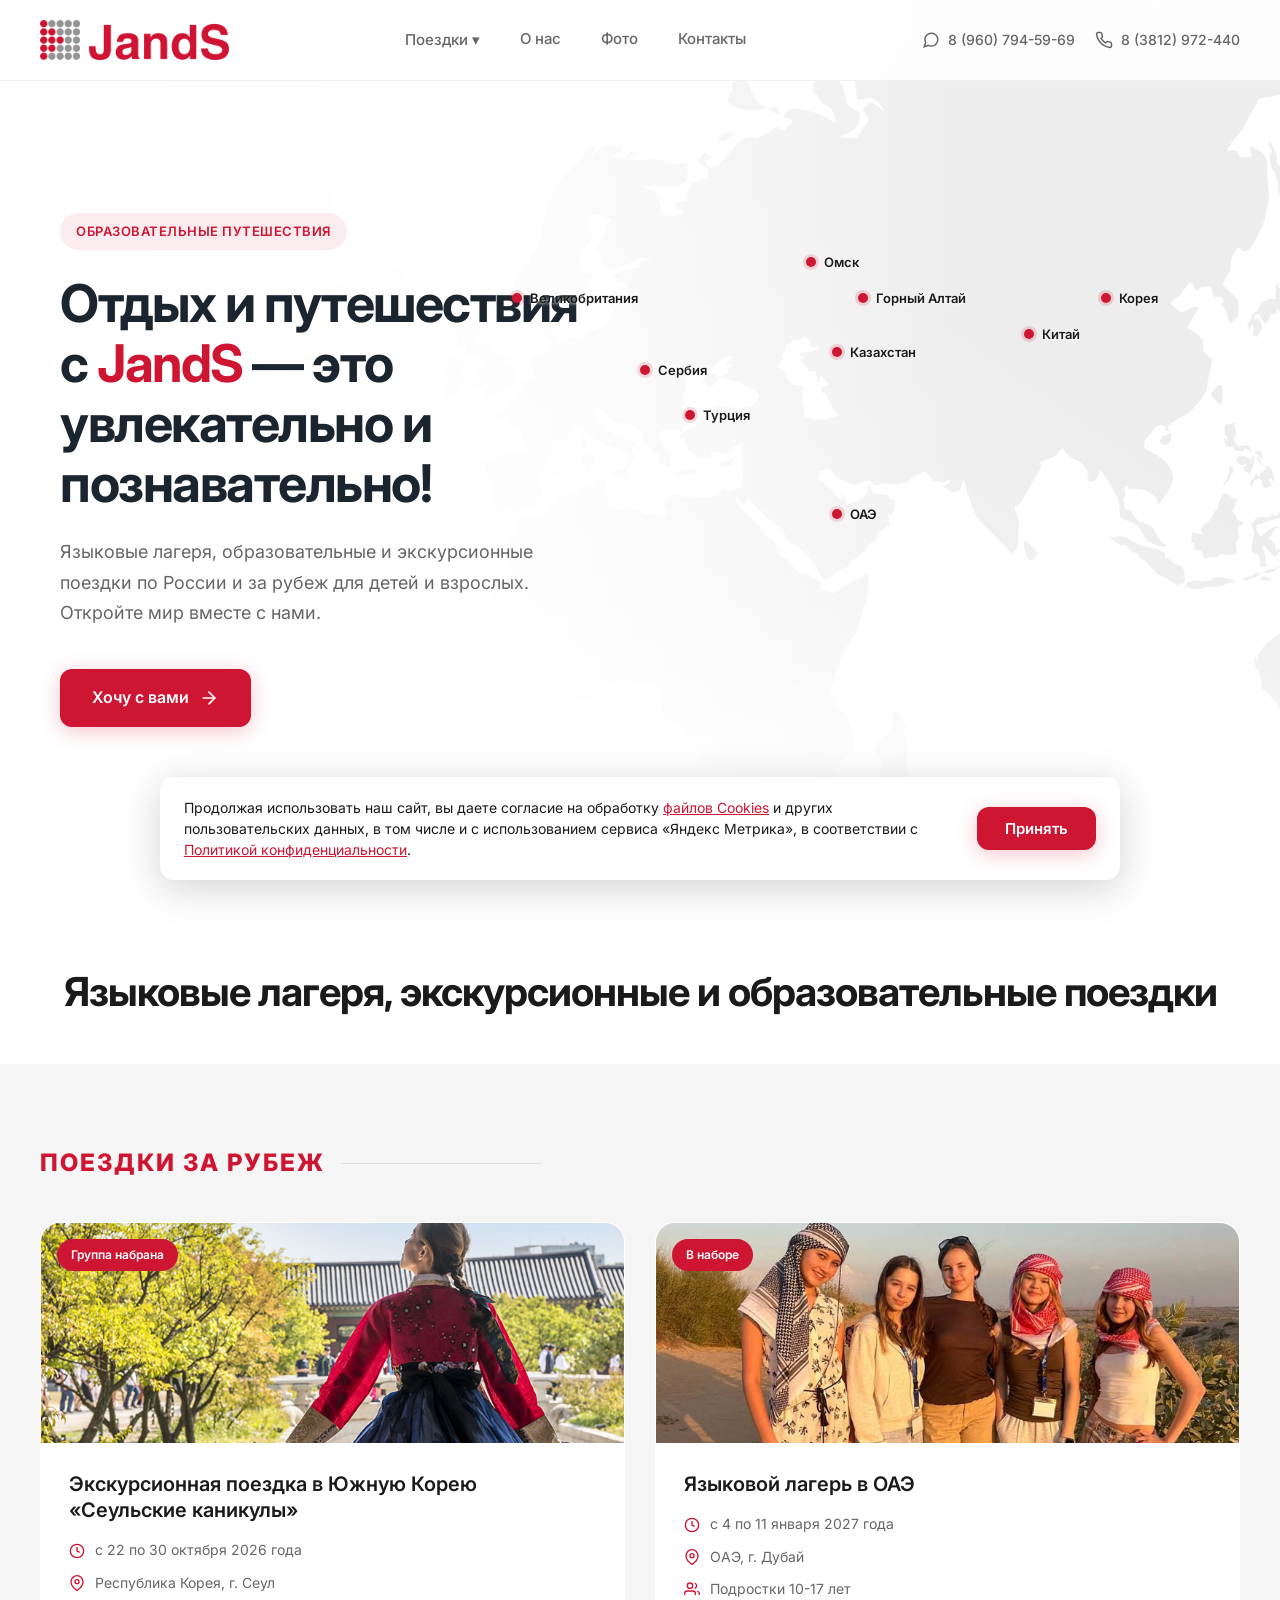
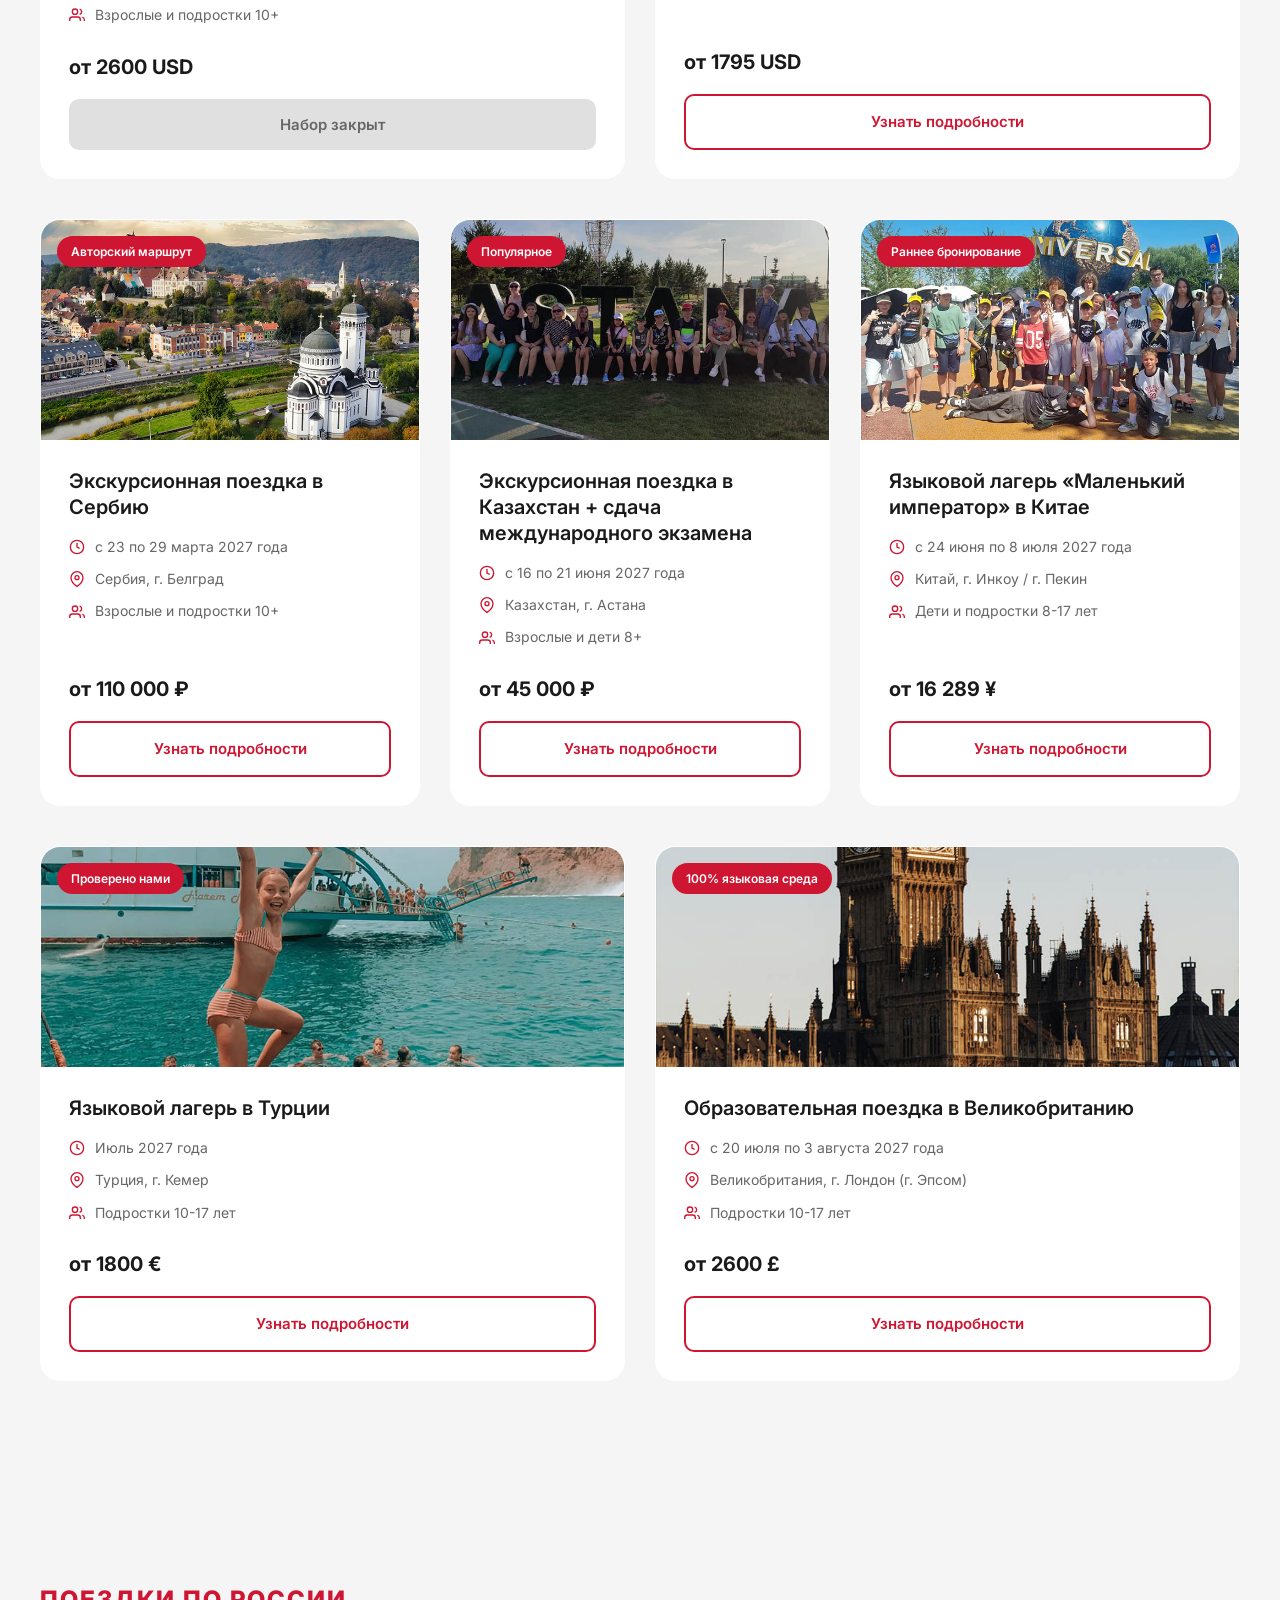
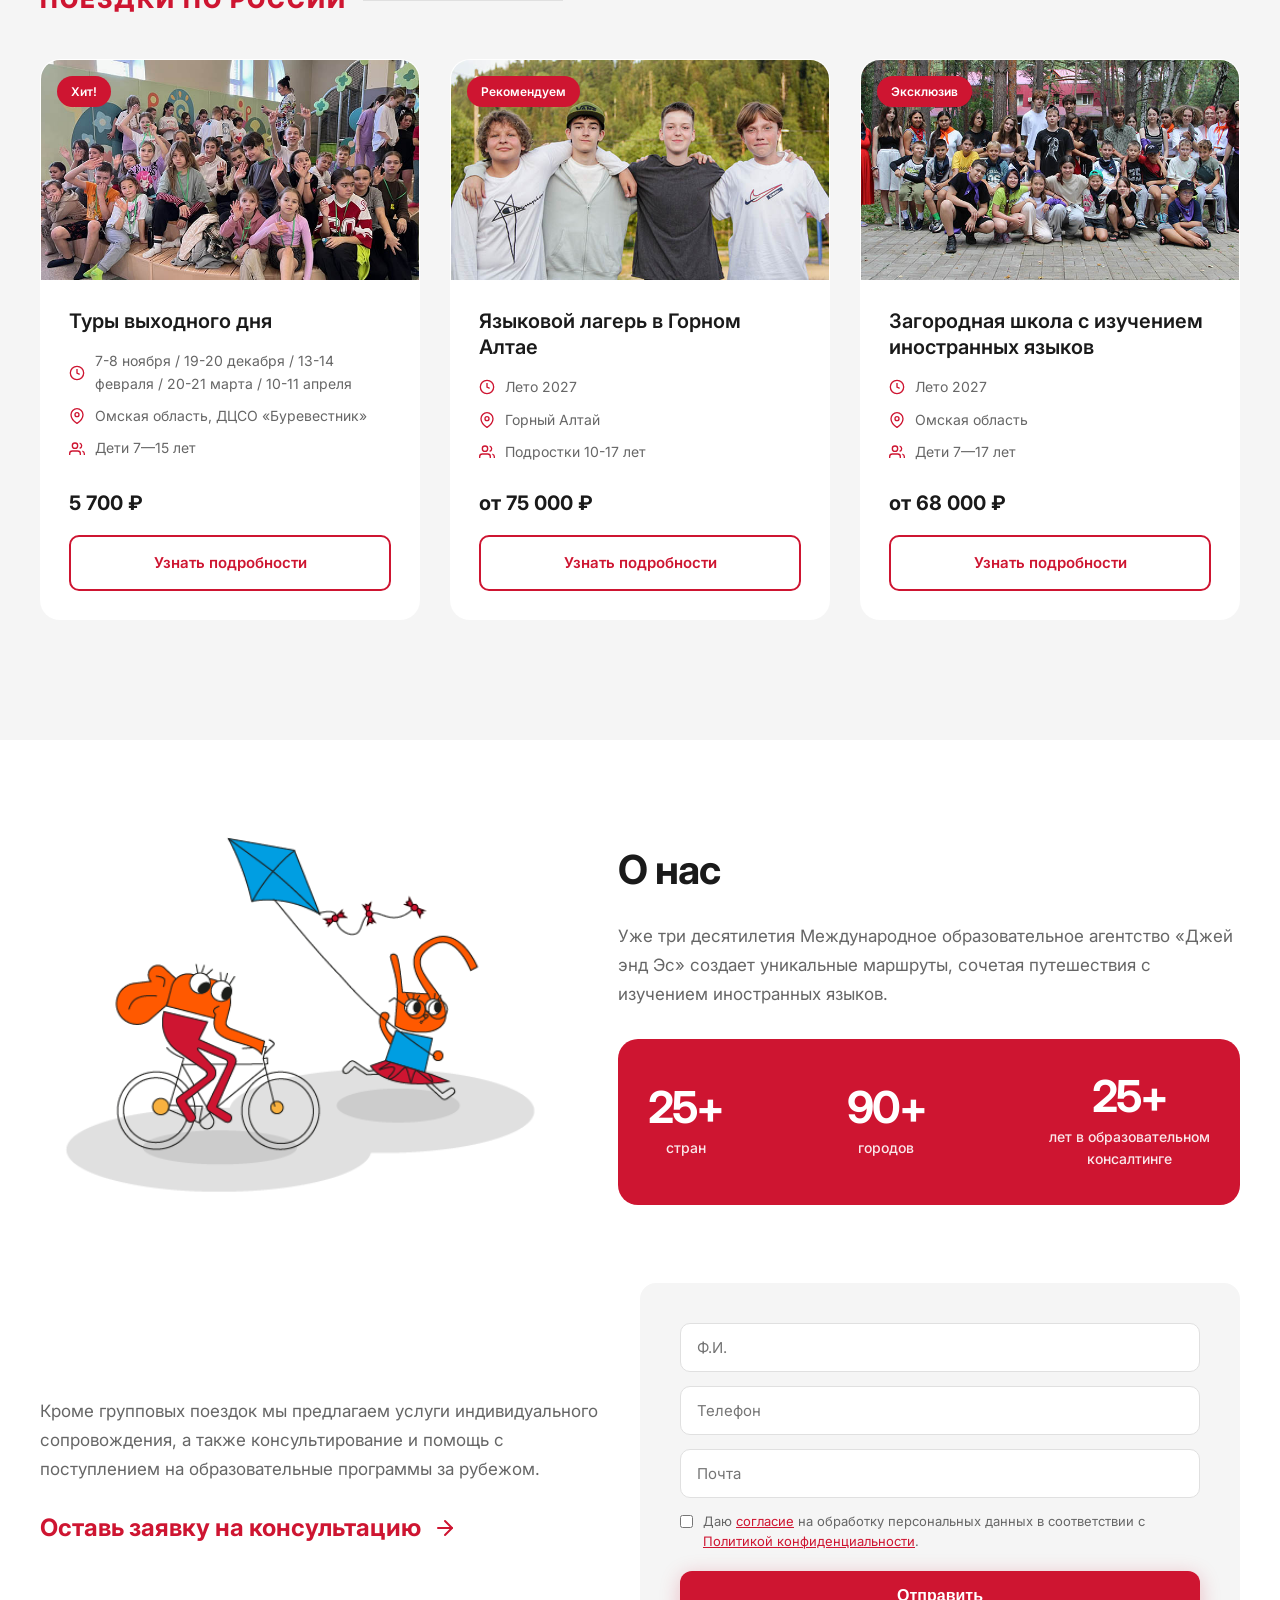
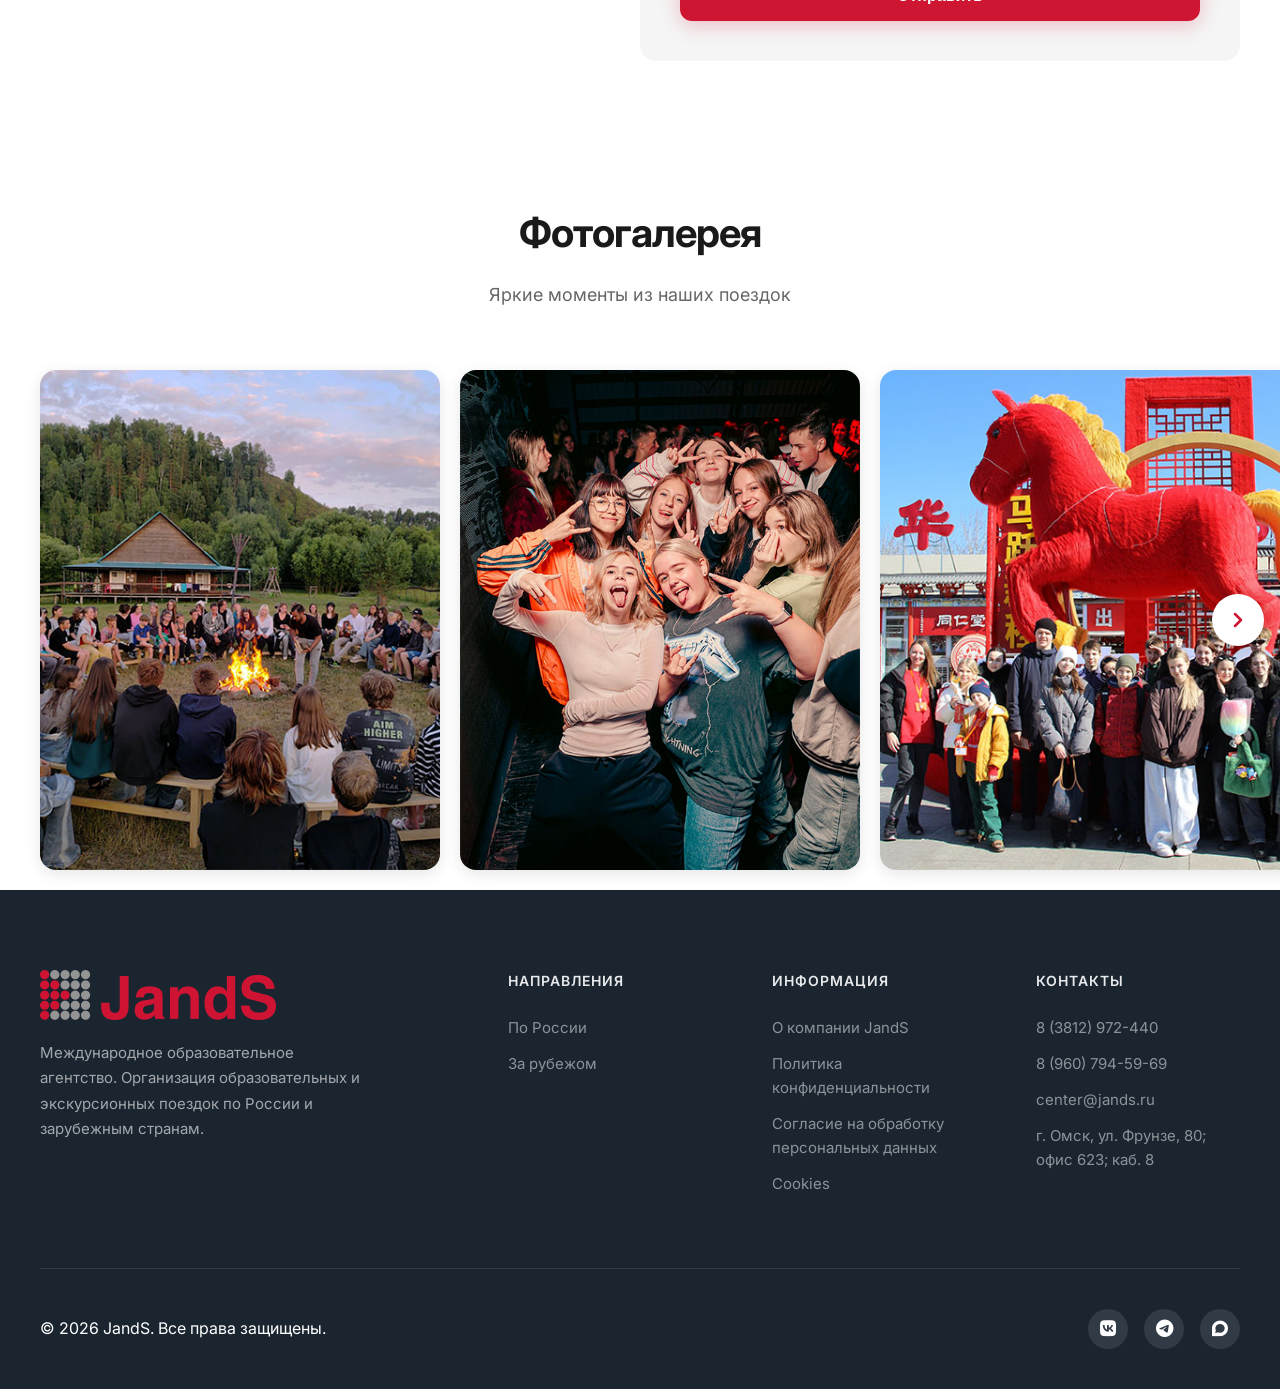
==== commit 119b938c: "Update index.html" ====
--- a/index.html
+++ b/index.html
@@ -157,7 +157,7 @@
 
         <section style="padding: 0; max-width: 100%; background: #fff;">
         <div class="section-header reveal" style="padding: 0 40px; max-width: 1280px; margin: 60px auto 40px;">
-        <h2>Летние детские лагеря, экскурсионные и образовательные поездки</h2>
+        <h2>Языковые лагеря, экскурсионные и образовательные поездки</h2>
                 </div>
             </section>
     
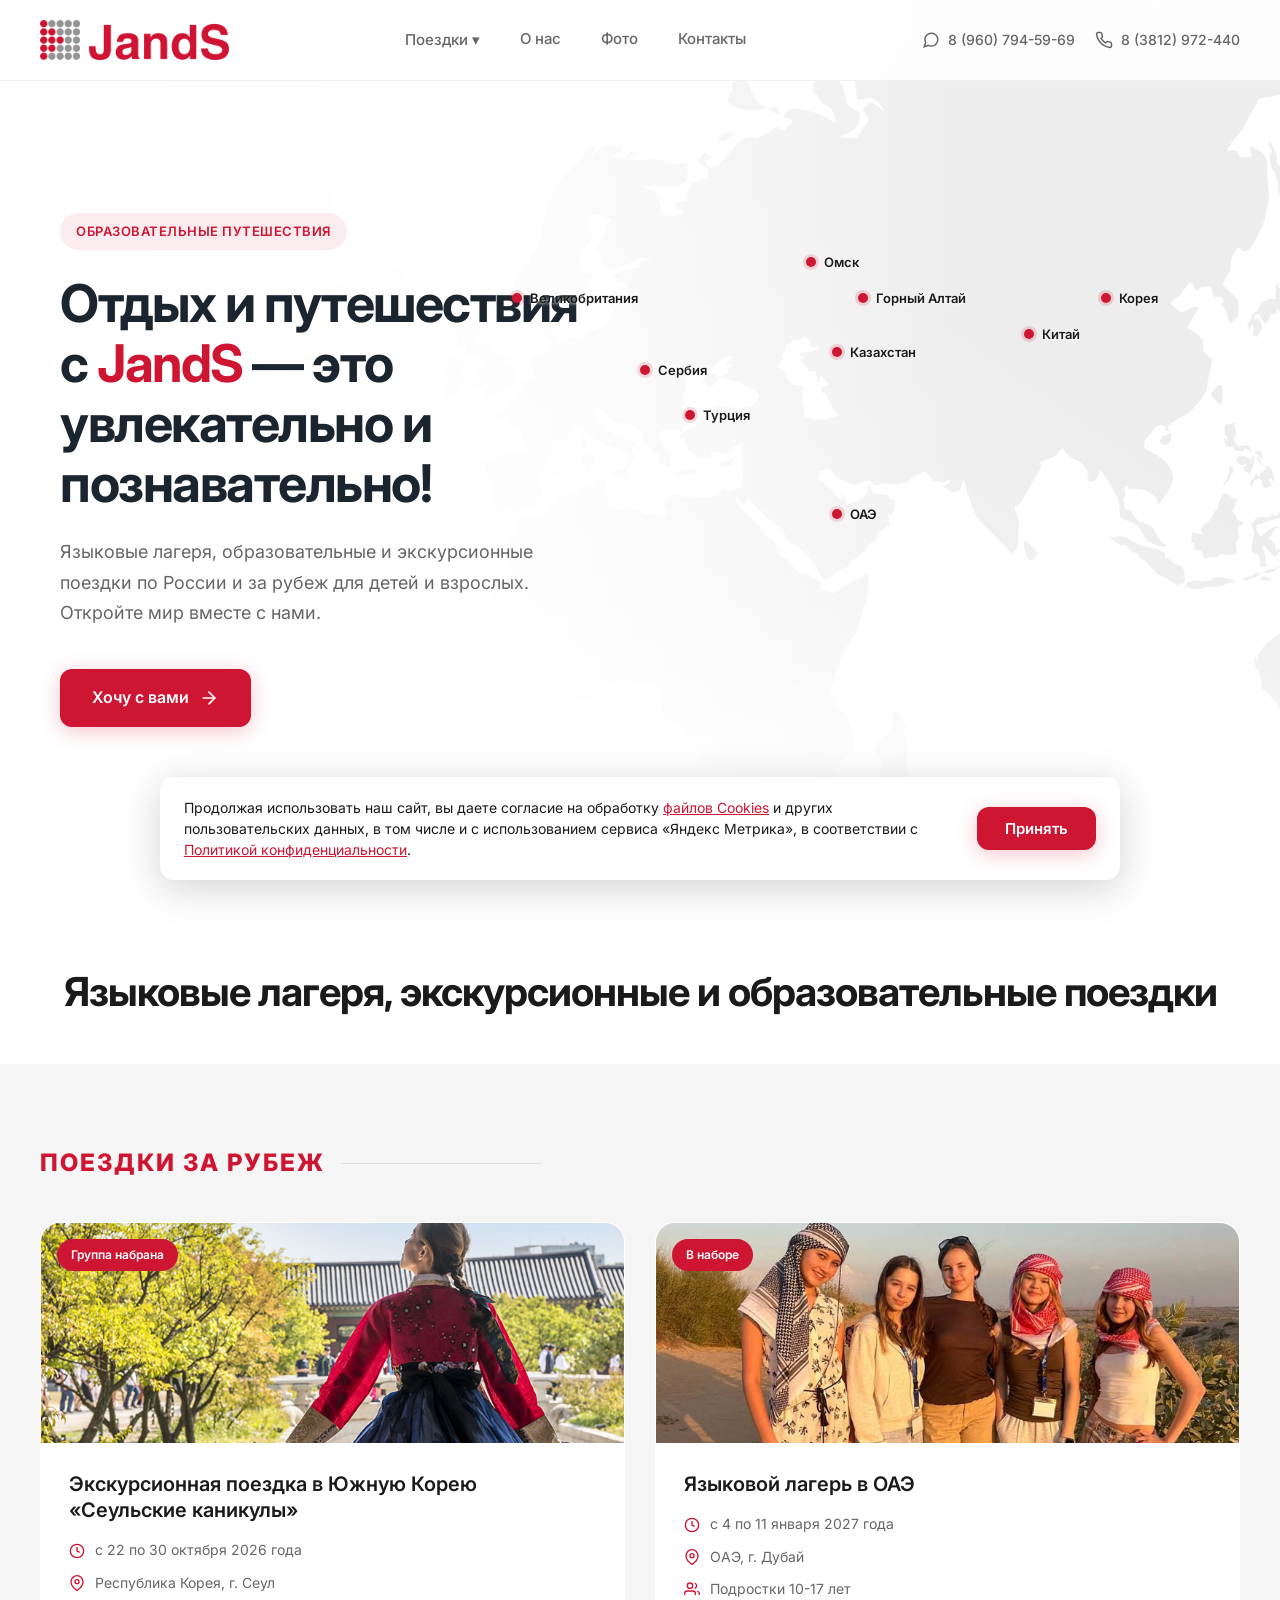
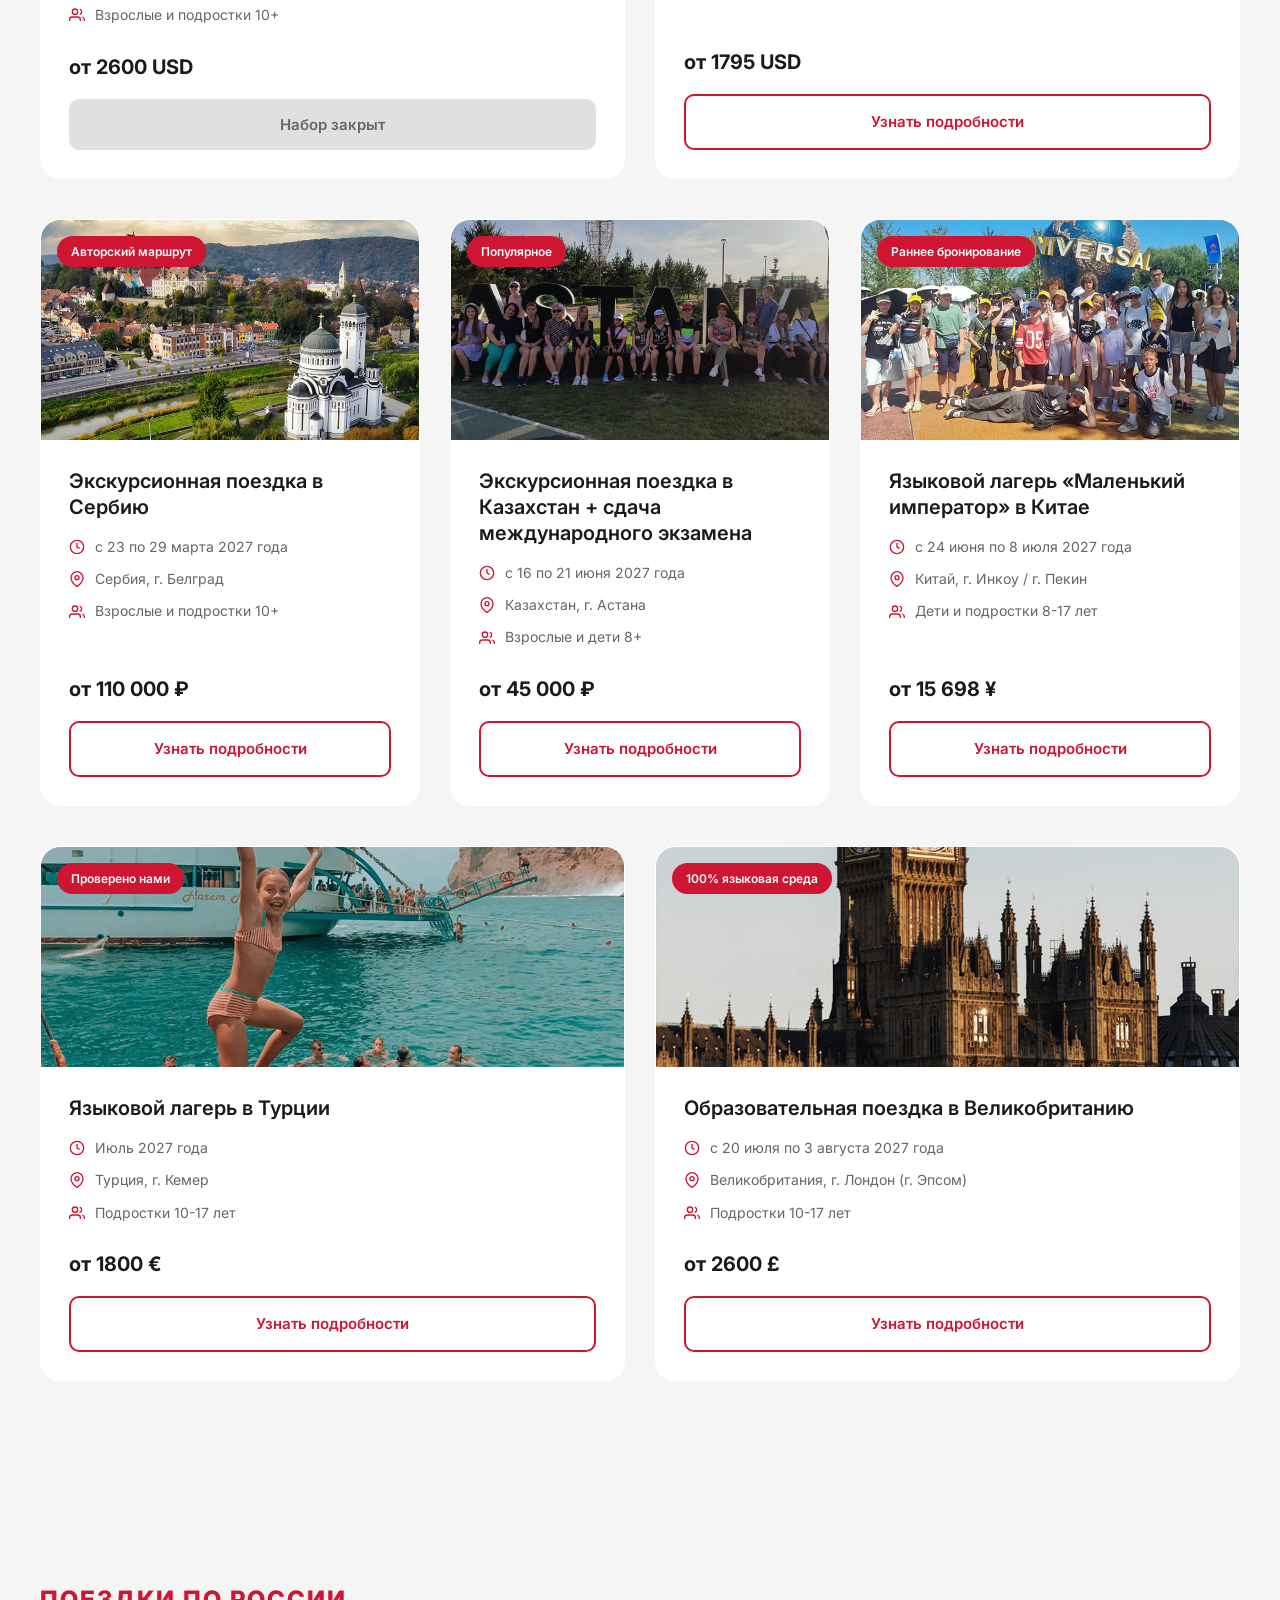
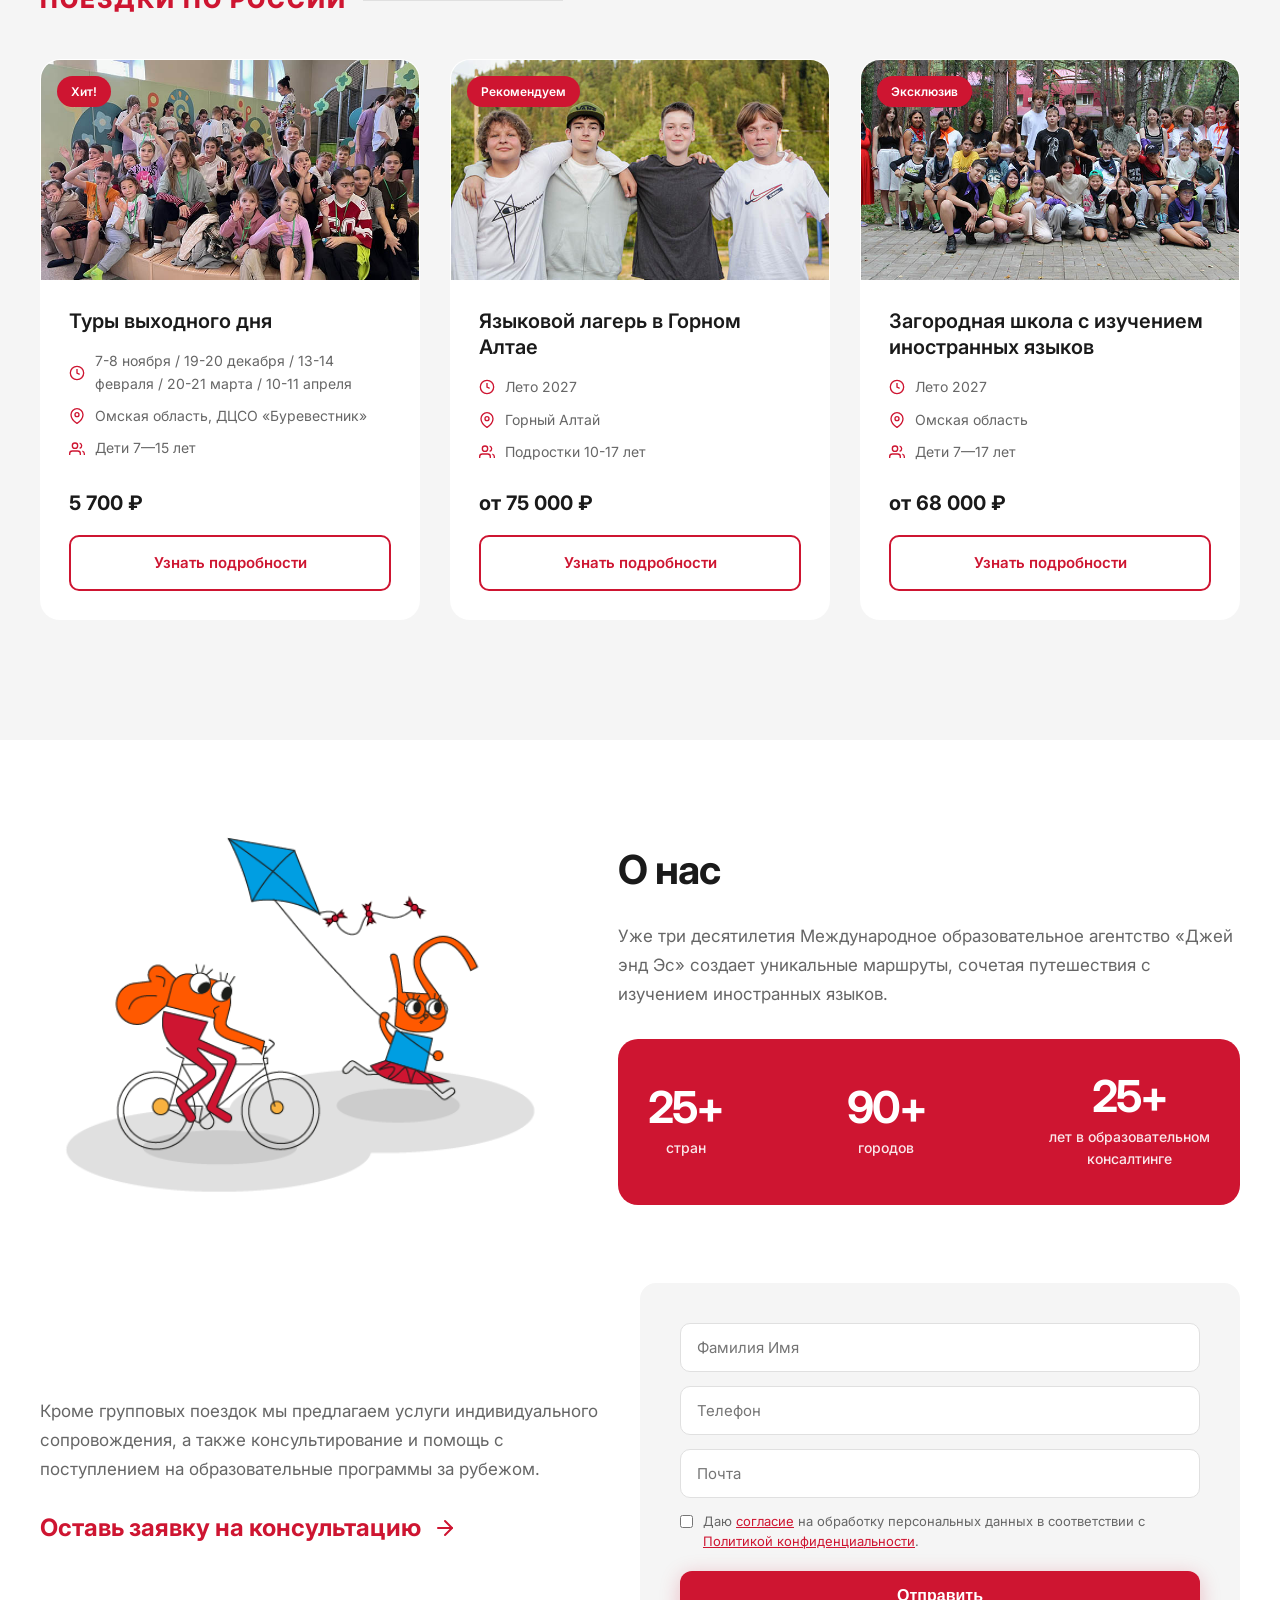
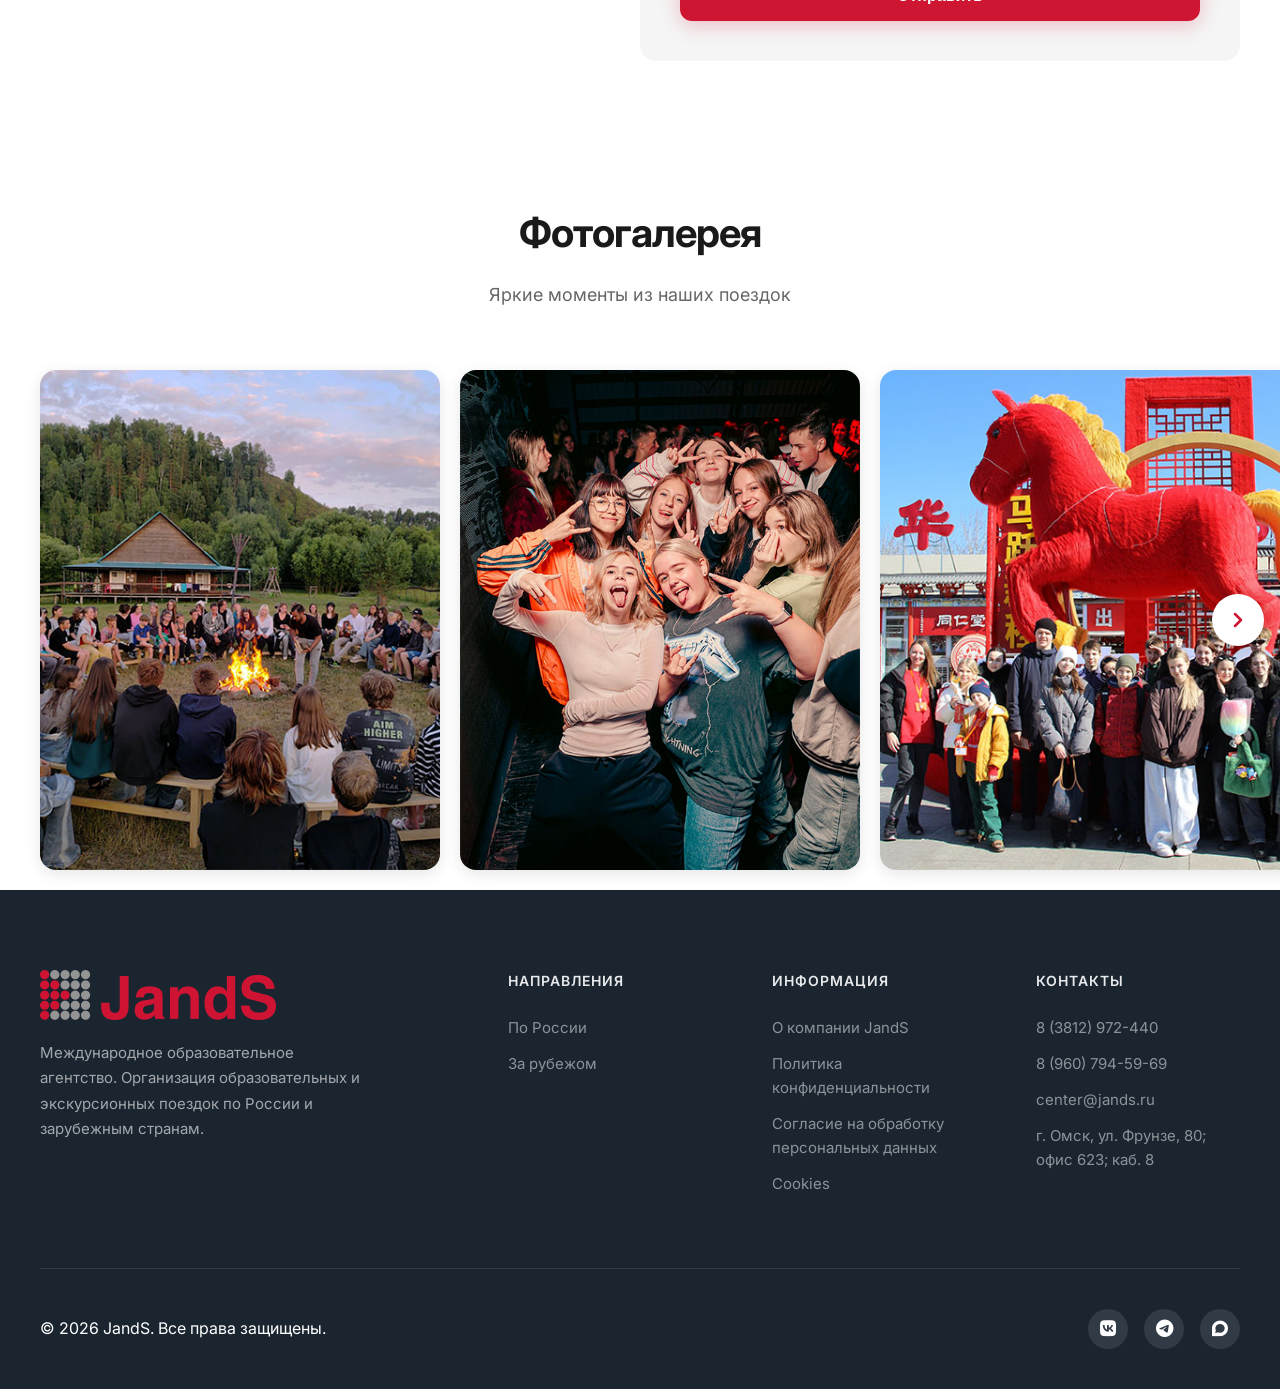
==== commit b4f8b33b: "Update index.html" ====
--- a/index.html
+++ b/index.html
@@ -214,7 +214,7 @@
                             </div>
                         </div>
                         <div class="program-price">от 1795 USD</div>
-                        <a href="#" class="program-btn" data-modal="programModal" data-program="Языковой лагерь в ОАЭ" data-infosheet="docs/jands_oae_2027.pdf">Узнать подробности</a>
+                        <a href="#" class="program-btn" data-modal="programModal" data-program="Языковой лагерь в ОАЭ" data-infosheet="docs/jands_oae_2027.jpg">Узнать подробности</a>
                      </div>
                 </div>
             </div>
@@ -241,7 +241,7 @@
                             </div>
                         </div>
                         <div class="program-price"> от 110 000 ₽</div>
-                        <a href="#" class="program-btn" data-modal="programModal" data-program="Экскурсионная поездка в Сербию" data-infosheet="docs/jands_serbia_2027.pdf">Узнать подробности</a>
+                        <a href="#" class="program-btn" data-modal="programModal" data-program="Экскурсионная поездка в Сербию" data-infosheet="docs/jands_serbia_2027.jpg">Узнать подробности</a>
                     </div>
                 </div>
                 
@@ -267,7 +267,7 @@
                             </div>
                         </div>
                         <div class="program-price">от 45 000 ₽</div>
-                        <a href="#" class="program-btn" data-modal="programModal" data-program="Экскурсионная поездка в Казахстан + сдача международного экзамена" data-infosheet="docs/jands_astana_2027.pdf">Узнать подробности</a>
+                        <a href="#" class="program-btn" data-modal="programModal" data-program="Экскурсионная поездка в Казахстан + сдача международного экзамена" data-infosheet="docs/jands_astana_2027.jpg">Узнать подробности</a>
                      </div>
                 </div>
 
@@ -292,8 +292,8 @@
                                 Дети и подростки 8-17 лет
                             </div>
                         </div>
-                        <div class="program-price">от 16 289 ¥</div>
-                        <a href="#" class="program-btn" data-modal="programModal" data-program="Языковой лагерь «Маленький император» в Китае" data-infosheet="docs/jands_china_2027.pdf">Узнать подробности</a>
+                        <div class="program-price">от 15 698 ¥</div>
+                        <a href="#" class="program-btn" data-modal="programModal" data-program="Языковой лагерь «Маленький император» в Китае" data-infosheet="docs/jands_china_2027.jpg">Узнать подробности</a>
                     </div>
                 </div>
             </div>
@@ -320,7 +320,7 @@
                             </div>
                         </div>
                         <div class="program-price">от 1800 €</div>
-                        <a href="#" class="program-btn" data-modal="programModal" data-program="Языковой лагерь в Турции" data-infosheet="docs/jands_turcia_2027.pdf">Узнать подробности</a>
+                        <a href="#" class="program-btn" data-modal="programModal" data-program="Языковой лагерь в Турции" data-infosheet="docs/jands_turcia_2027.jpg">Узнать подробности</a>
                      </div>
                 </div>
                  
@@ -346,7 +346,7 @@
                             </div>
                         </div>
                         <div class="program-price">от 2600 £</div>
-                        <a href="#" class="program-btn" data-modal="programModal" data-program="Образовательная поездка в Великобританию" data-infosheet="docs/jands_gb_2027.pdf">Узнать подробности</a>
+                        <a href="#" class="program-btn" data-modal="programModal" data-program="Образовательная поездка в Великобританию" data-infosheet="docs/jands_gb_2027.jpg">Узнать подробности</a>
                     </div>
                 </div>
             </div>
@@ -485,7 +485,7 @@
 
         <!-- Правая колонка: форма -->
         <form class="about-form" id="contactForm">
-            <input type="text" name="name" placeholder="Ф.И." required>
+            <input type="text" name="name" placeholder="Фамилия Имя" required>
             <input type="tel" name="phone" placeholder="Телефон" required>
             <input type="email" name="email" placeholder="Почта" required>
             <label class="checkbox-label">
@@ -684,7 +684,7 @@
                 <label for="tripDate" class="date-select-label">Дата поездки:</label>
                 <select id="tripDate" name="tripDate" class="date-select" required>
                     <option value="" disabled selected>— Выберите дату —</option>
-                    <option value="7-8 ноября">7–8 ноября</option>
+                    <option value="7-8 ноября">7–8 ноября (группа набрана)</option>
                     <option value="19-20 декабря">19–20 декабря</option>
                     <option value="13-14 февраля">13–14 февраля</option>
                     <option value="20-21 марта">20–21 марта</option>
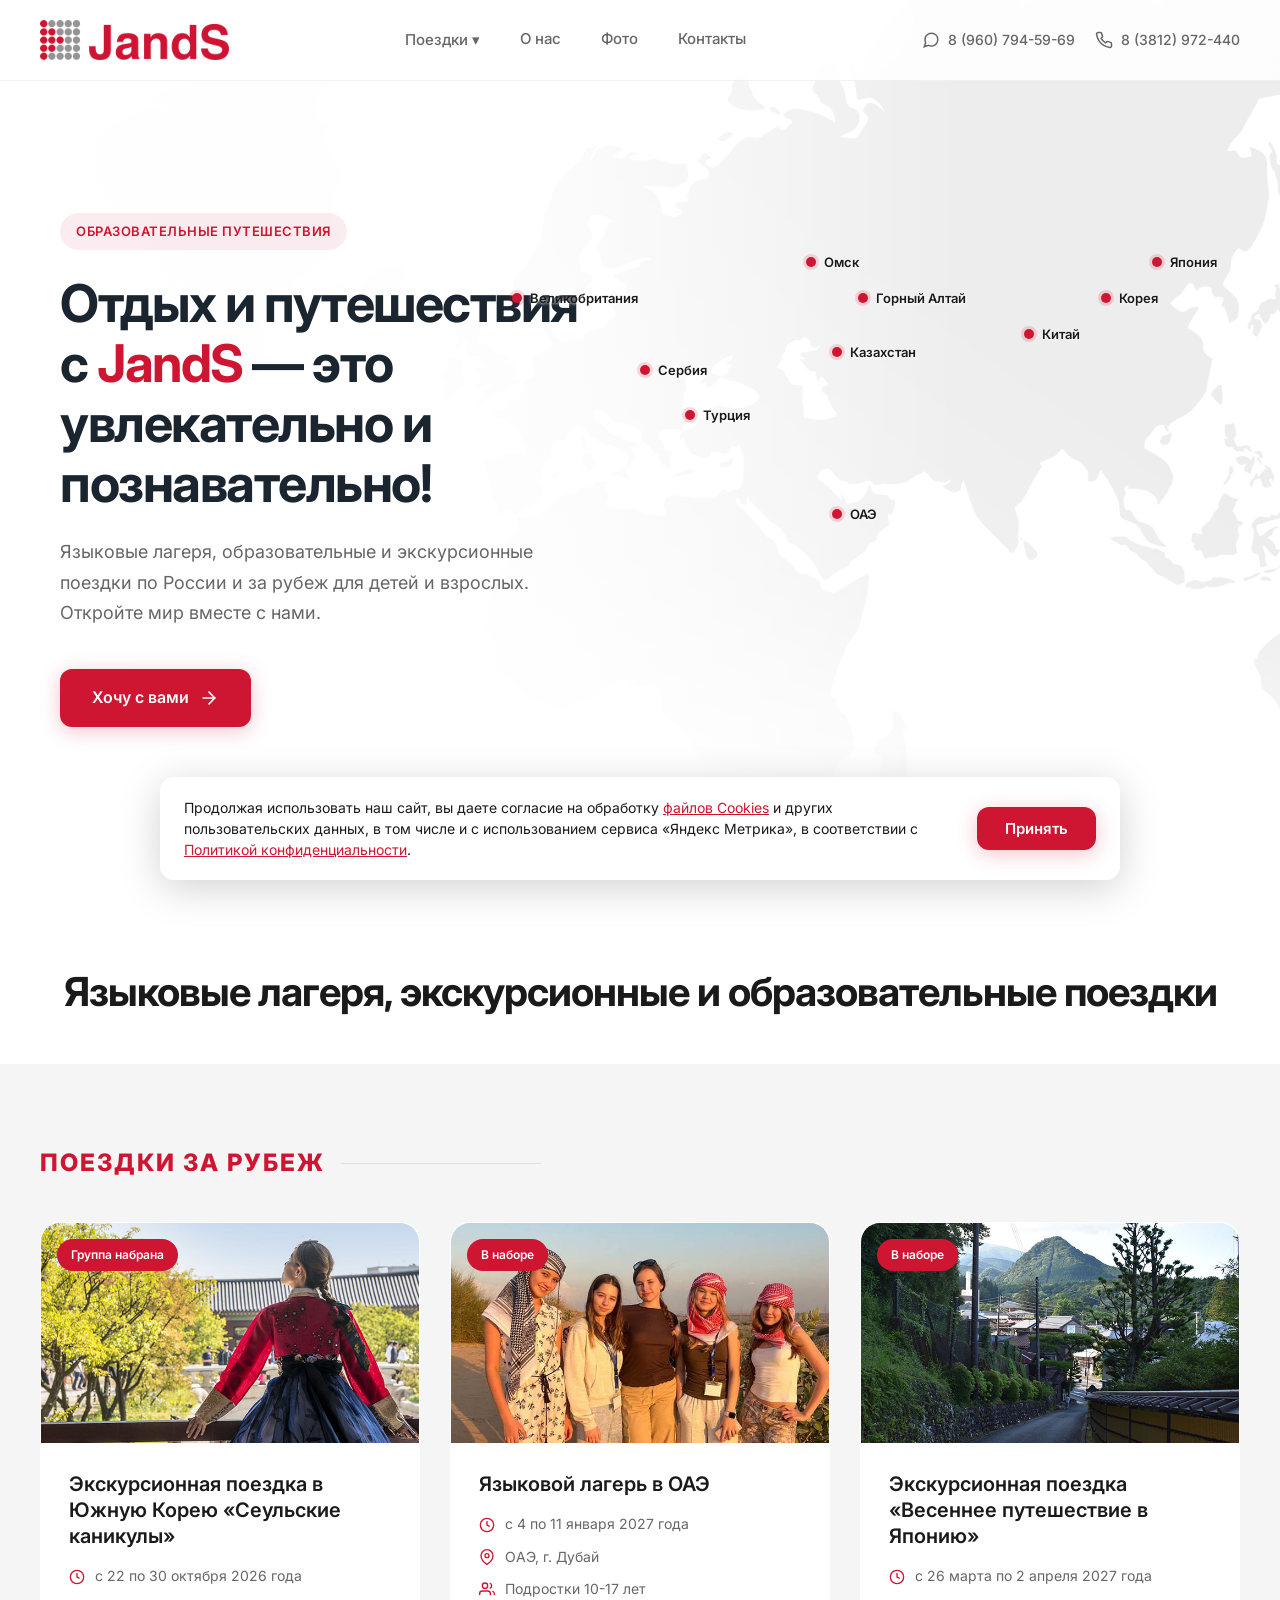
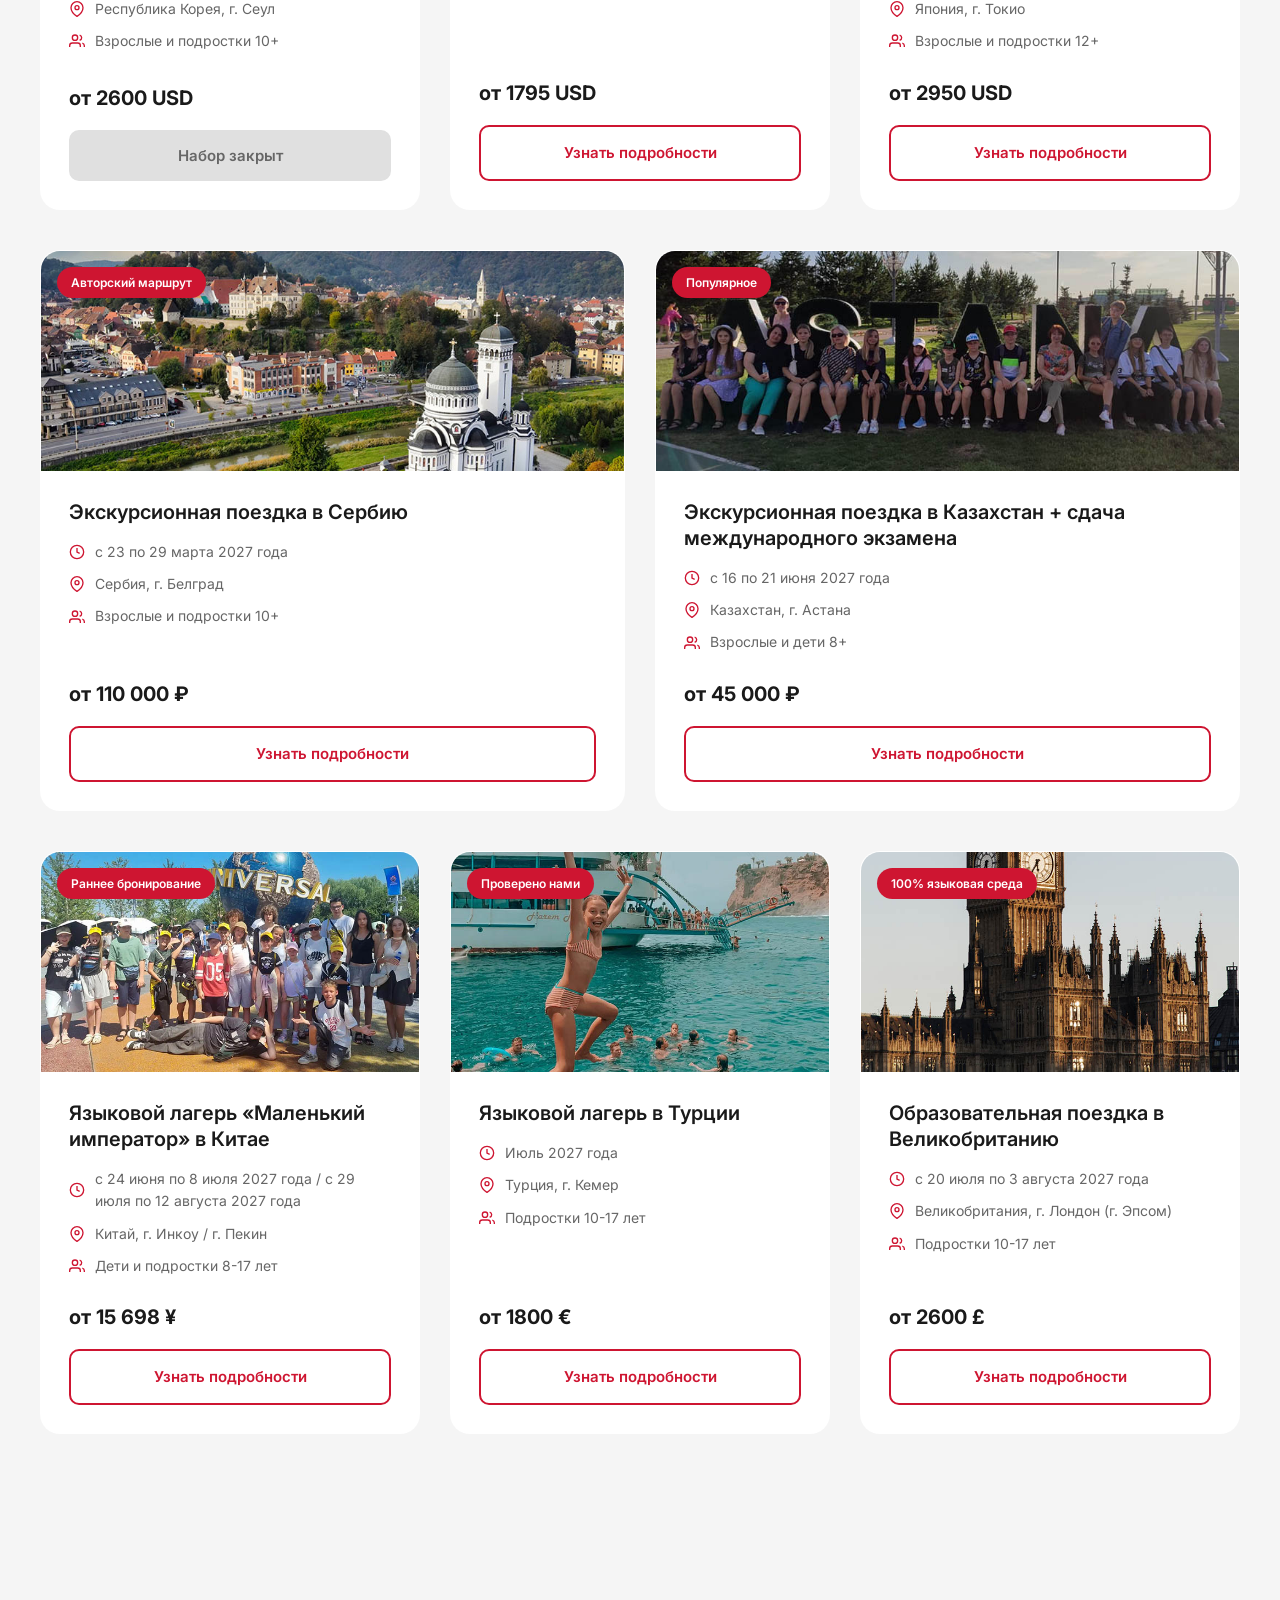
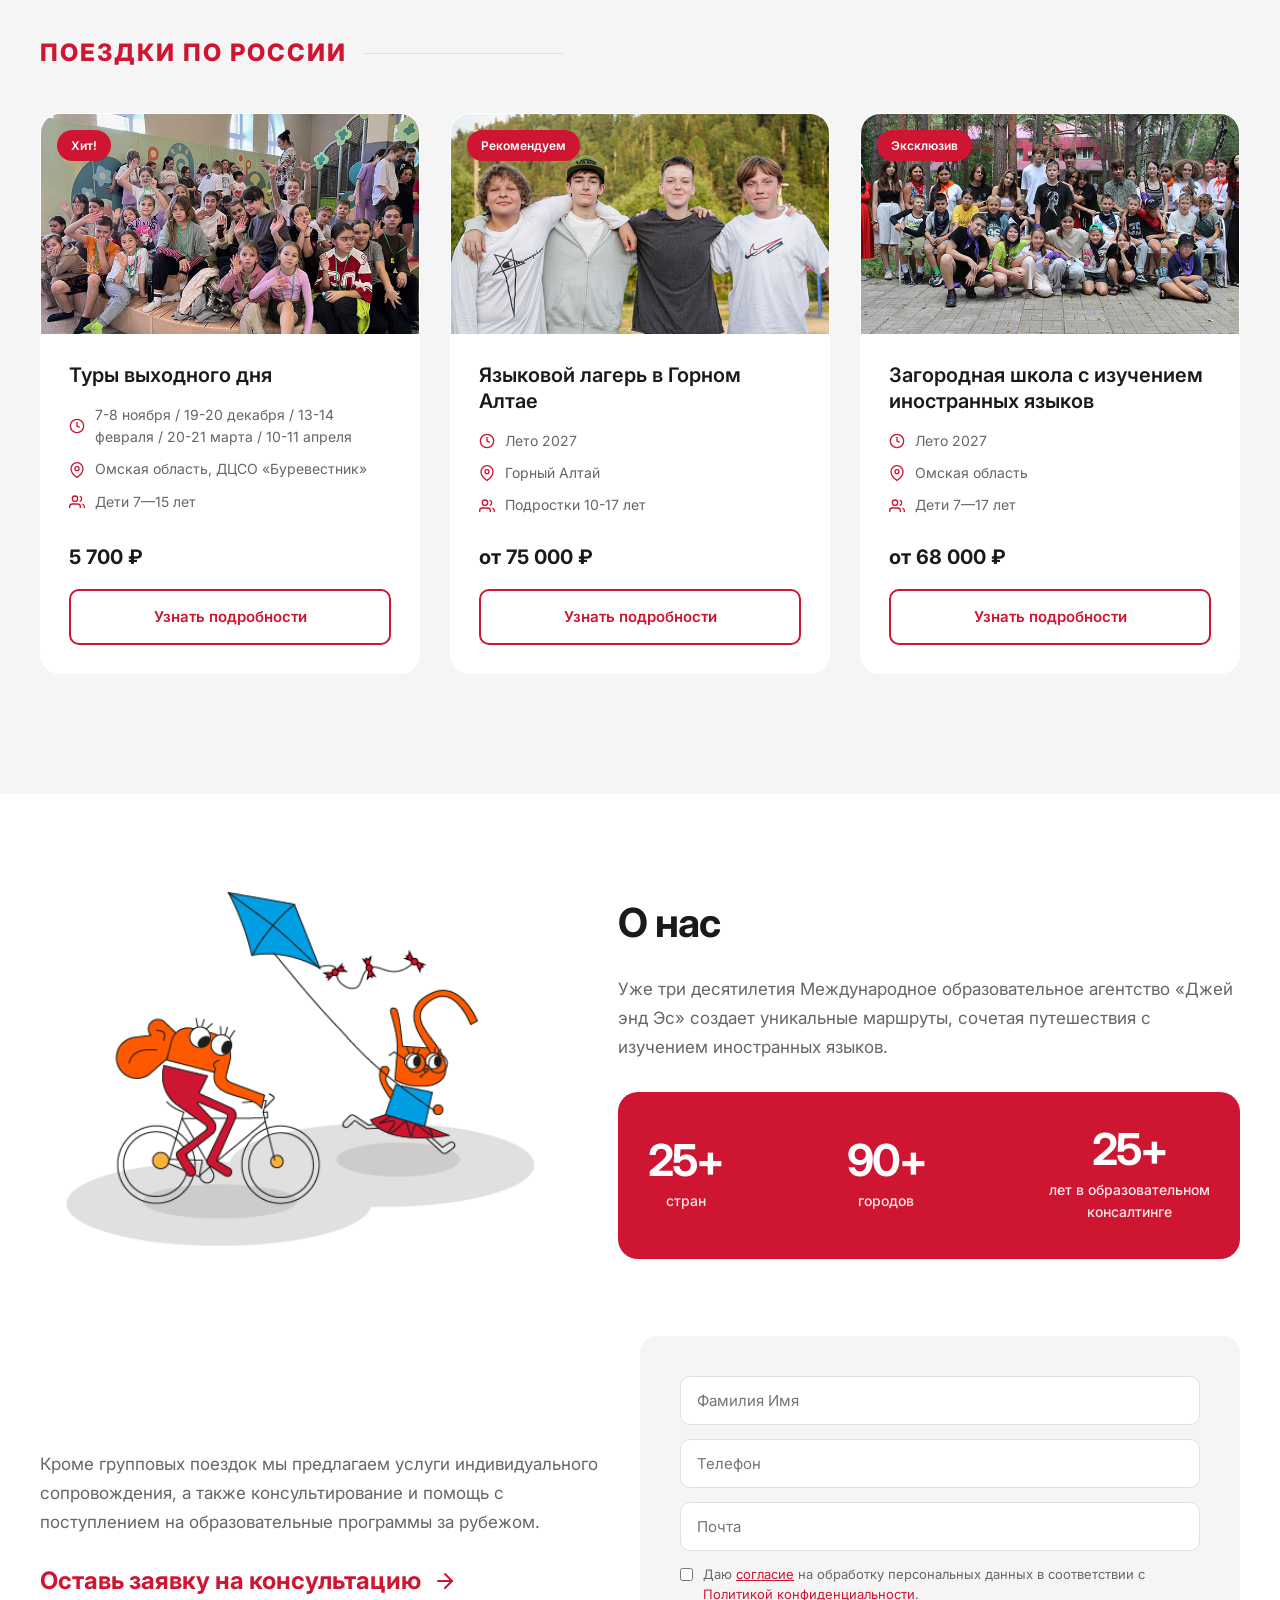
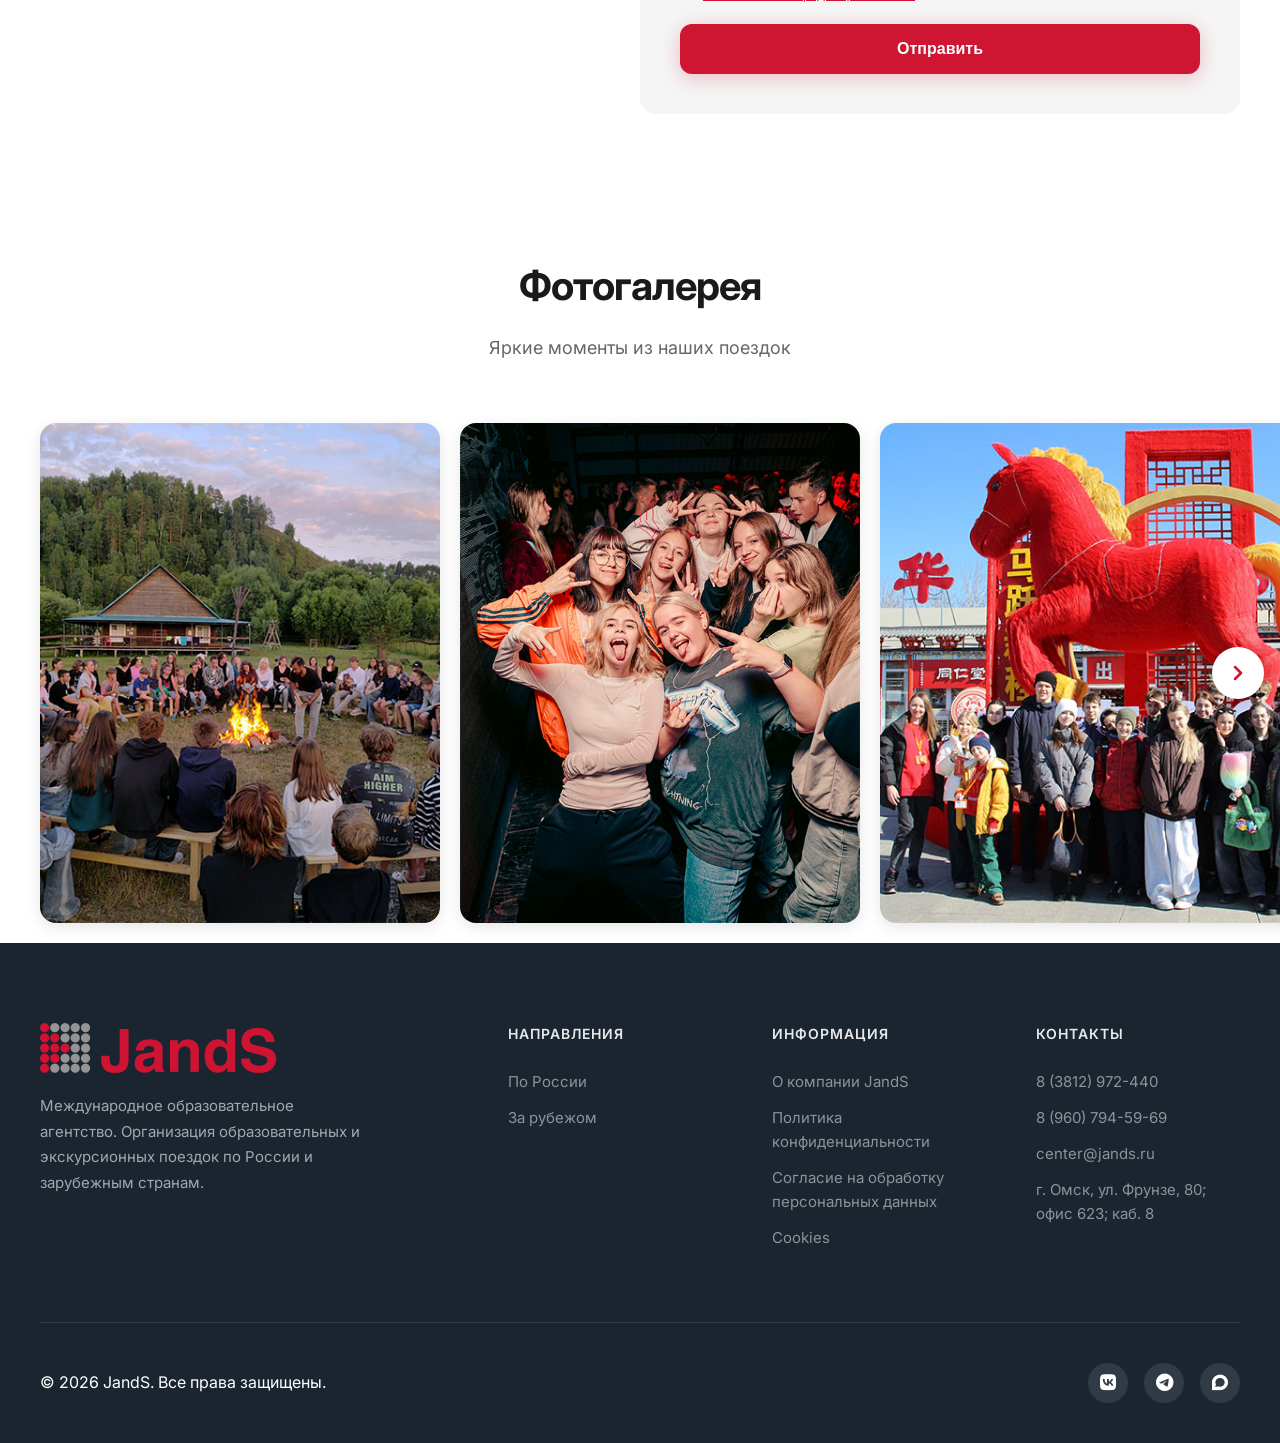
==== commit 64780b35: "Update index.html" ====
--- a/index.html
+++ b/index.html
@@ -145,6 +145,10 @@
             <div class="map-dot"></div>
             <span class="map-label">Корея</span>
         </div>
+        <div class="map-point" style="left: 90%; top: 28%;" data-location="Япония" data-program="Экскурсионная поездка в Токио 12+" data-date="Март 2027">
+            <div class="map-dot"></div>
+            <span class="map-label">Япония</span>
+        </div>
     </div>
 
     <div class="map-tooltip" id="mapTooltip">
@@ -217,6 +221,33 @@
                         <a href="#" class="program-btn" data-modal="programModal" data-program="Языковой лагерь в ОАЭ" data-infosheet="docs/jands_oae_2027.jpg">Узнать подробности</a>
                      </div>
                 </div>
+                
+                <div class="program-card">
+                    <div class="program-image">
+                        <img src="images/photo-japan.jpg" alt="Токио, Япония: экскурсионная поездка" loading="lazy">
+                        <span class="program-badge">В наборе</span>
+                     </div>
+                    <div class="program-content">
+                        <h3>Экскурсионная поездка «Весеннее путешествие в Японию»</h3>
+                        <div class="program-meta">
+                            <div class="program-meta-item">
+                                <svg viewBox="0 0 24 24" fill="none" stroke="currentColor" stroke-width="2"><circle cx="12" cy="12" r="10"/><polyline points="12 6 12 12 16 14"/></svg>
+                                с 26 марта по 2 апреля 2027 года
+                            </div>
+                            <div class="program-meta-item">
+                                <svg viewBox="0 0 24 24" fill="none" stroke="currentColor" stroke-width="2"><path d="M21 10c0 7-9 13-9 13s-9-6-9-13a9 9 0 0 1 18 0z"/><circle cx="12" cy="10" r="3"/></svg>
+                               Япония, г. Токио
+                            </div>
+                            <div class="program-meta-item">
+                                <svg viewBox="0 0 24 24" fill="none" stroke="currentColor" stroke-width="2"><path d="M17 21v-2a4 4 0 0 0-4-4H5a4 4 0 0 0-4 4v2"/><circle cx="9" cy="7" r="4"/><path d="M23 21v-2a4 4 0 0 0-3-3.87"/><path d="M16 3.13a4 4 0 0 1 0 7.75"/></svg>
+                                Взрослые и подростки 12+
+                            </div>
+                        </div>
+                        <div class="program-price">от 2950 USD</div>
+                        <a href="#" class="program-btn" data-modal="programModal" data-program="Экскурсионная поездка «Весеннее путешествие в Японию»" data-infosheet="docs/jands_japan_2027.jpg">Узнать подробности</a>
+                     </div>
+                </div>
+                
             </div>
             <div class="programs-grid">
                 <div class="program-card">
@@ -270,7 +301,9 @@
                         <a href="#" class="program-btn" data-modal="programModal" data-program="Экскурсионная поездка в Казахстан + сдача международного экзамена" data-infosheet="docs/jands_astana_2027.jpg">Узнать подробности</a>
                      </div>
                 </div>
-
+            </div>
+            
+            <div class="programs-grid">
                 <div class="program-card">
                     <div class="program-image">
                         <img src="images/photo-china.jpg" alt="Китай: языковой лагерь «Маленький император»" loading="lazy">
@@ -281,7 +314,7 @@
                         <div class="program-meta">
                             <div class="program-meta-item">
                                 <svg viewBox="0 0 24 24" fill="none" stroke="currentColor" stroke-width="2"><circle cx="12" cy="12" r="10"/><polyline points="12 6 12 12 16 14"/></svg>
-                                с 24 июня по 8 июля 2027 года
+                                с 24 июня по 8 июля 2027 года / с 29 июля по 12 августа 2027 года
                             </div>
                             <div class="program-meta-item">
                                 <svg viewBox="0 0 24 24" fill="none" stroke="currentColor" stroke-width="2"><path d="M21 10c0 7-9 13-9 13s-9-6-9-13a9 9 0 0 1 18 0z"/><circle cx="12" cy="10" r="3"/></svg>
@@ -296,8 +329,7 @@
                         <a href="#" class="program-btn" data-modal="programModal" data-program="Языковой лагерь «Маленький император» в Китае" data-infosheet="docs/jands_china_2027.jpg">Узнать подробности</a>
                     </div>
                 </div>
-            </div>
-            <div class="programs-grid">
+                
                 <div class="program-card">
                     <div class="program-image">
                         <img src="images/photo-turzia.jpg" alt="Кемер, Турция: языковой лагерь" loading="lazy">
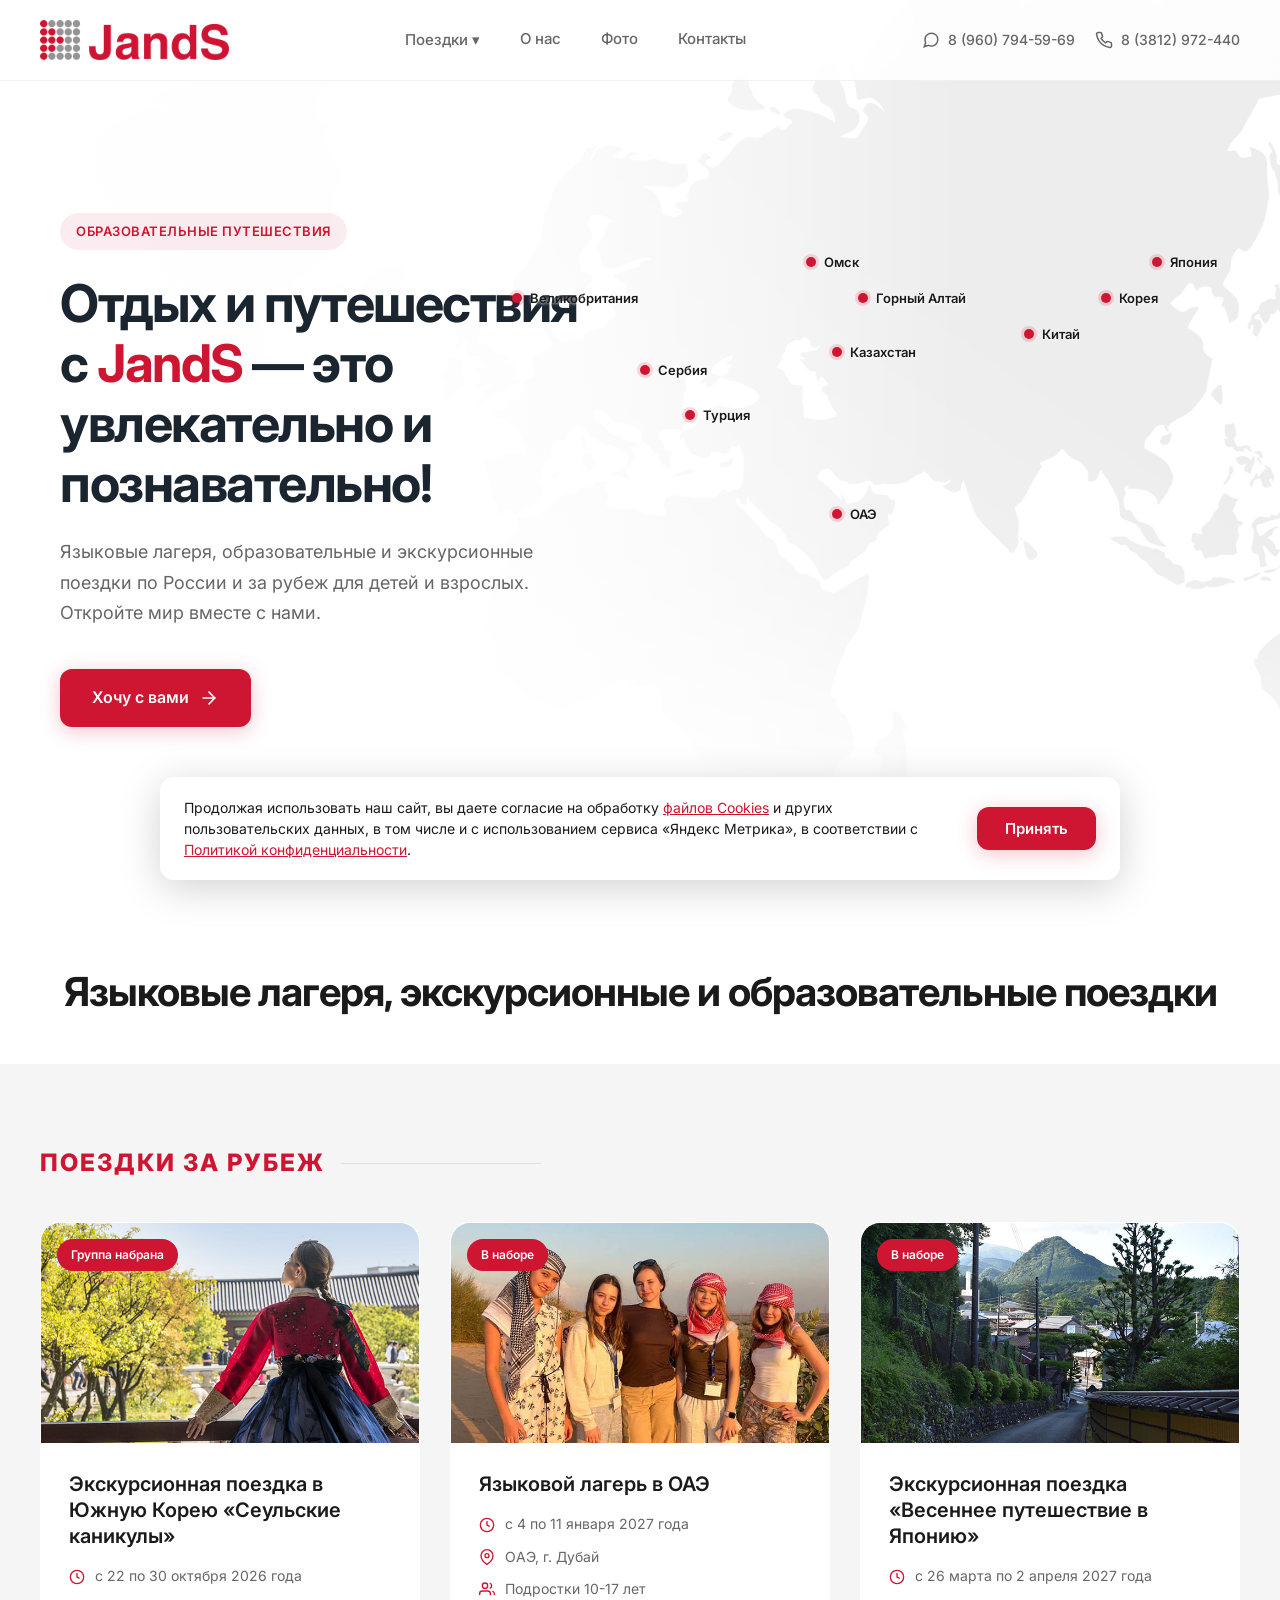
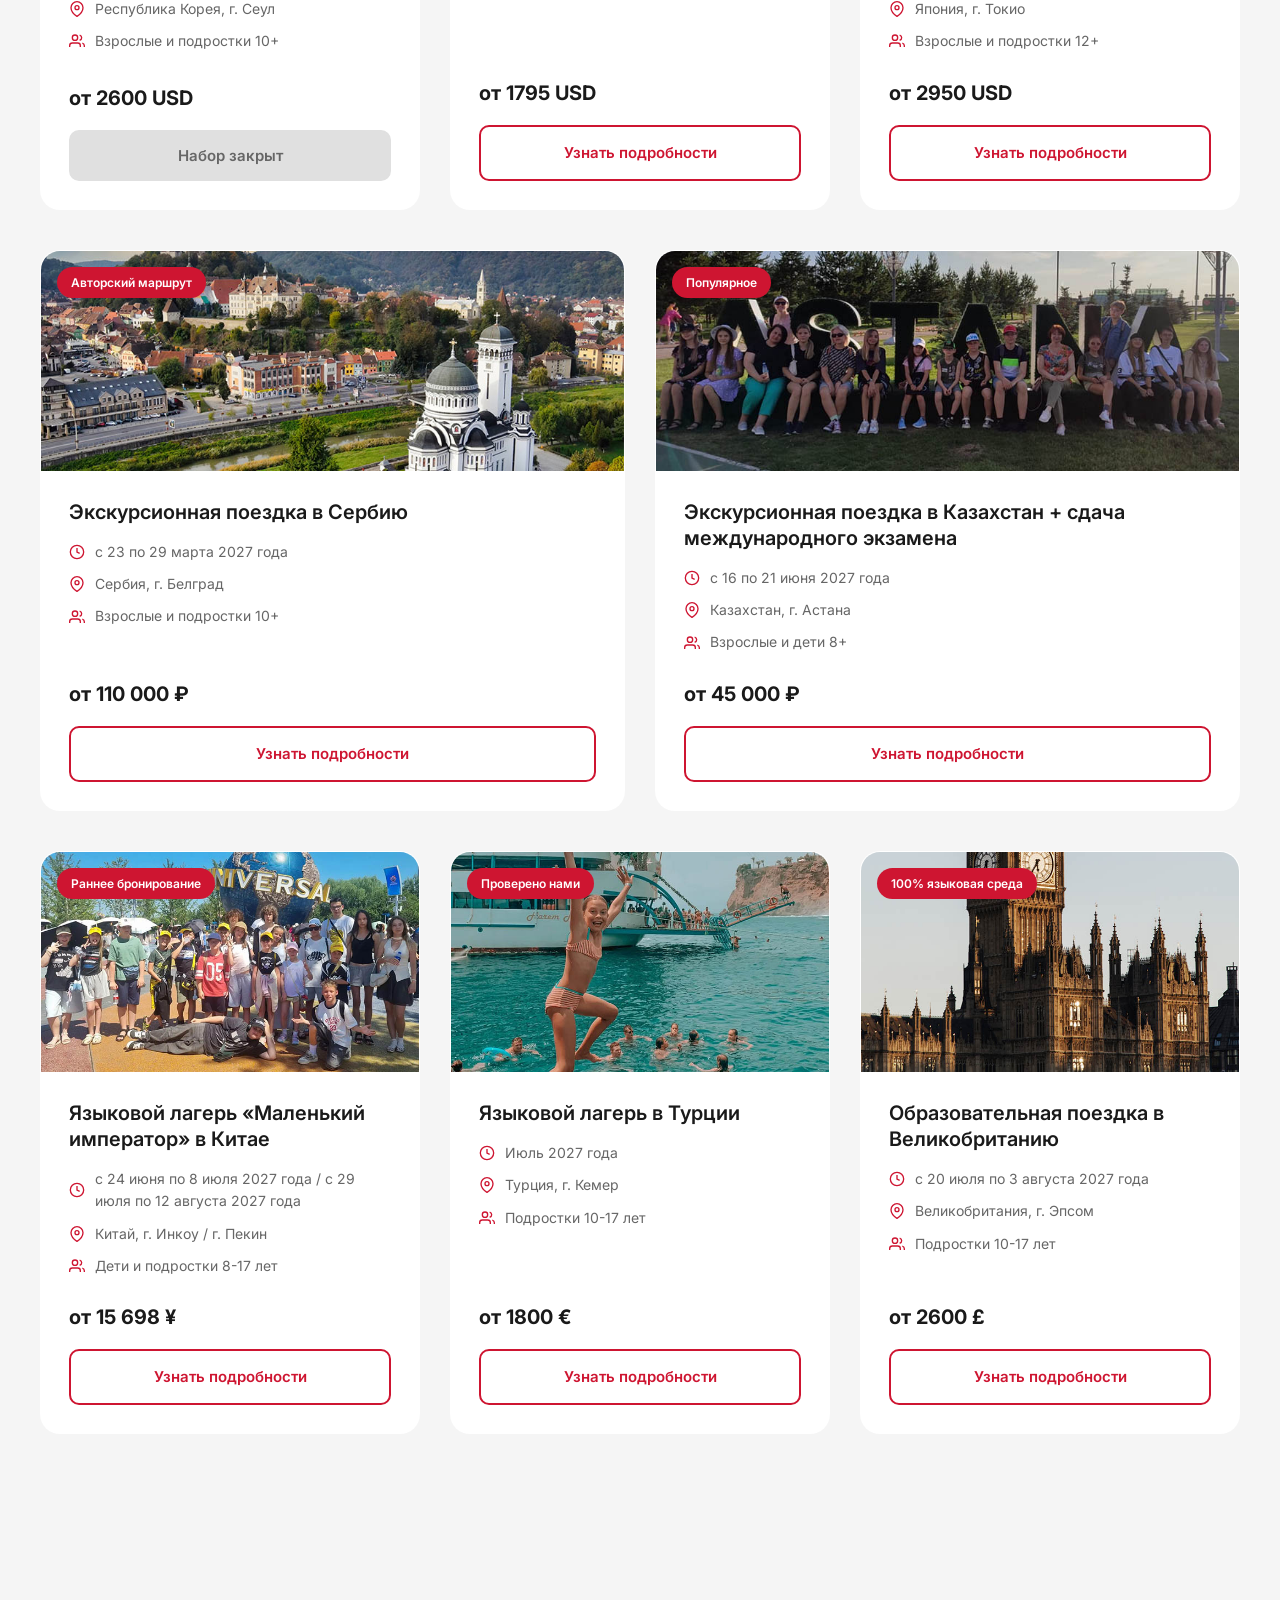
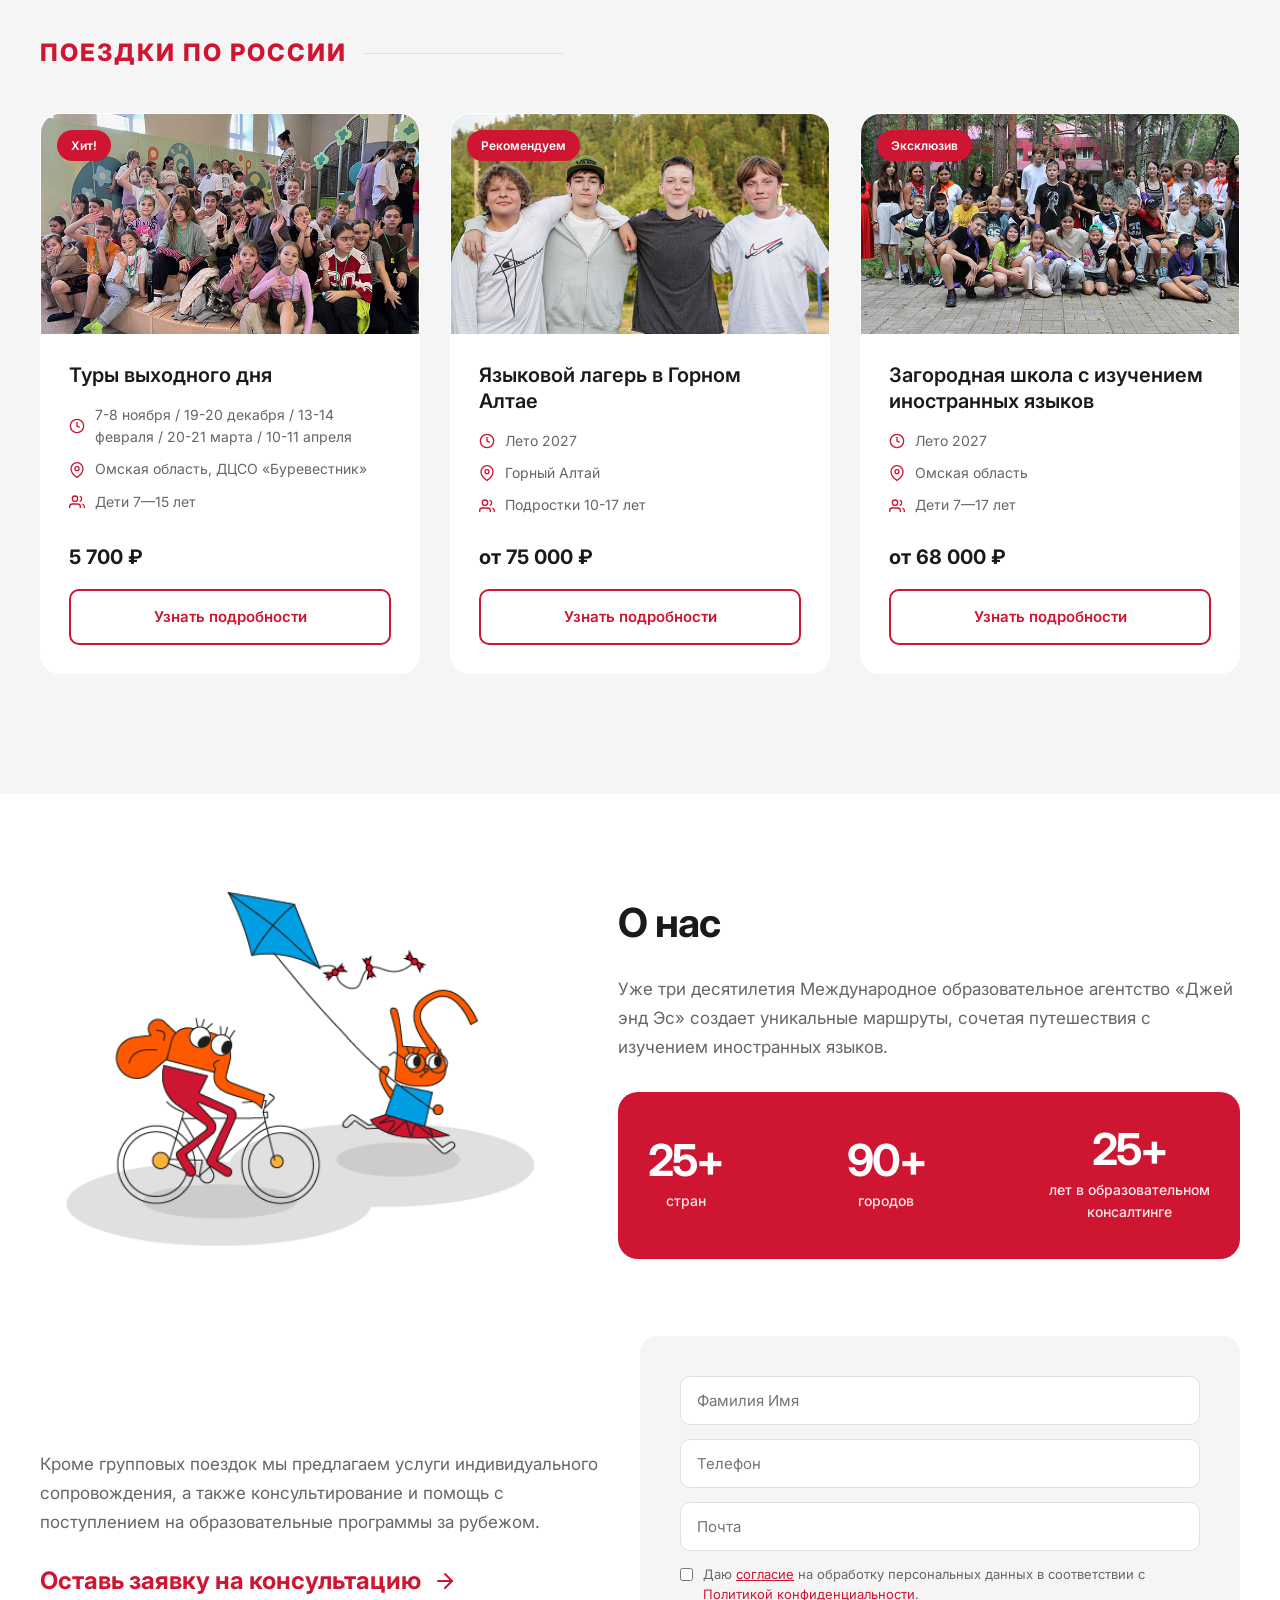
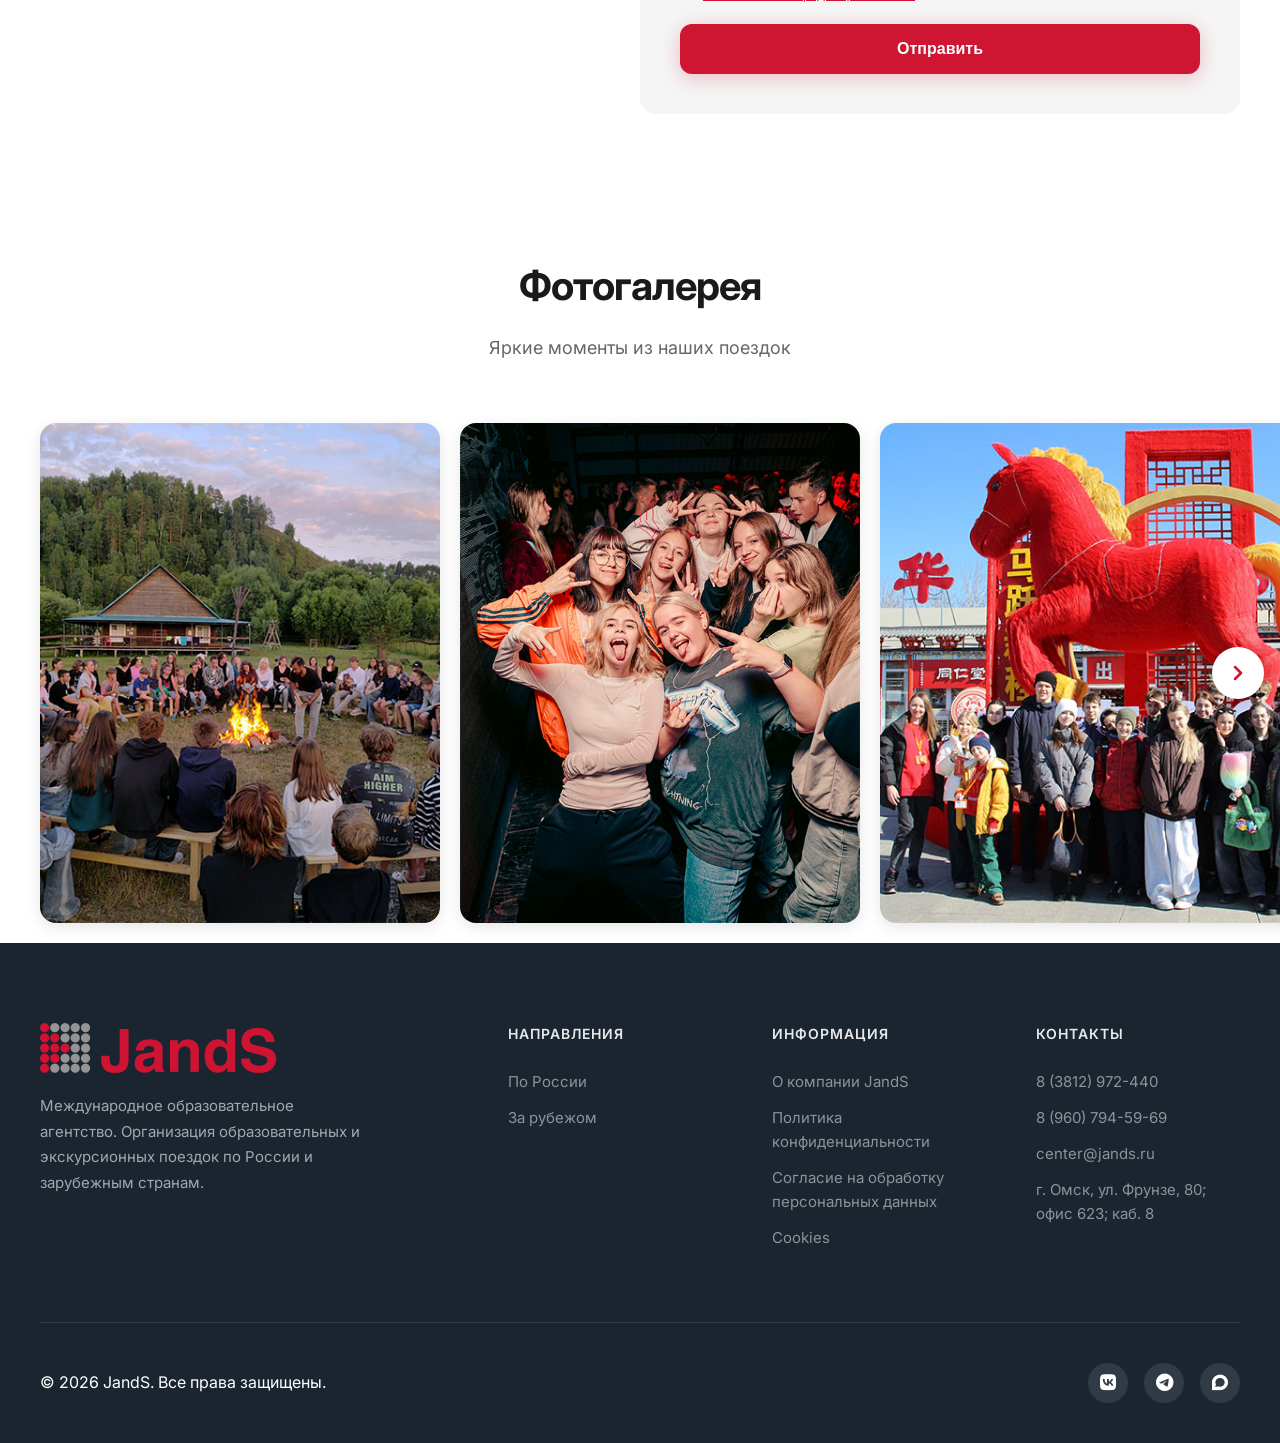
==== commit 7cba47cd: "Update index.html" ====
--- a/index.html
+++ b/index.html
@@ -370,7 +370,7 @@
                             </div>
                             <div class="program-meta-item">
                                 <svg viewBox="0 0 24 24" fill="none" stroke="currentColor" stroke-width="2"><path d="M21 10c0 7-9 13-9 13s-9-6-9-13a9 9 0 0 1 18 0z"/><circle cx="12" cy="10" r="3"/></svg>
-                                Великобритания, г. Лондон (г. Эпсом)
+                                Великобритания, г. Эпсом
                             </div>
                             <div class="program-meta-item">
                                 <svg viewBox="0 0 24 24" fill="none" stroke="currentColor" stroke-width="2"><path d="M17 21v-2a4 4 0 0 0-4-4H5a4 4 0 0 0-4 4v2"/><circle cx="9" cy="7" r="4"/><path d="M23 21v-2a4 4 0 0 0-3-3.87"/><path d="M16 3.13a4 4 0 0 1 0 7.75"/></svg>
--- a/css/styles.css
+++ b/css/styles.css
@@ -1,1681 +1,1682 @@
-:root {
-    --primary: #ce1531;
-    --primary-dark: #a81028;
-    --gray: #c8c8c8;
-    --gray-light: #f5f5f5;
-    --gray-medium: #e0e0e0;
-    --text: #1a1a1a;
-    --text-secondary: #666666;
-    --white: #ffffff;
-    --dark-blue: #1a2530;
-    --transition: all 0.3s cubic-bezier(0.4, 0, 0.2, 1);
-}
-
-* {
-    margin: 0;
-    padding: 0;
-    box-sizing: border-box;
-}
-
-html {
-    scroll-behavior: smooth;
-}
-
-body {
-    font-family: 'Inter', -apple-system, BlinkMacSystemFont, sans-serif;
-    color: var(--text);
-    background: var(--white);
-    line-height: 1.6;
-    overflow-x: hidden;
-}
-
-/* Header */
-header {
-    position: fixed;
-    top: 0;
-    left: 0;
-    right: 0;
-    z-index: 1000;
-    background: rgba(255, 255, 255, 0.85);
-    backdrop-filter: blur(20px);
-    -webkit-backdrop-filter: blur(20px);
-    border-bottom: 1px solid rgba(0,0,0,0.05);
-    transition: var(--transition);
-}
-
-.header-inner {
-    max-width: 1280px;
-    margin: 0 auto;
-    padding: 0 40px;
-    height: 80px;
-    display: flex;
-    align-items: center;
-    justify-content: space-between;
-}
-
-.logo-img {
-    height: 40px;
-    width: auto;
-    display: block;
-}
-
-.header-inner .logo-img {
-    height: 40px; 
-}
-
-.footer-brand .logo-img {
-    height: 50px;
-}
-
-.logo {
-    display: flex;
-    align-items: center;
-    gap: 12px;
-    text-decoration: none;
-    font-weight: 700;
-    font-size: 22px;
-    color: var(--text);
-    letter-spacing: -0.5px;
-}
-
-.logo-icon {
-    width: 36px;
-    height: 36px;
-    background: var(--primary);
-    border-radius: 8px;
-    display: flex;
-    align-items: center;
-    justify-content: center;
-    color: white;
-    font-size: 14px;
-    font-weight: 700;
-}
-
-nav {
-    display: flex;
-    gap: 40px;
-}
-
-nav a {
-    text-decoration: none;
-    color: var(--text-secondary);
-    font-weight: 500;
-    font-size: 15px;
-    transition: var(--transition);
-    position: relative;
-}
-
-nav a::after {
-    content: '';
-    position: absolute;
-    bottom: -4px;
-    left: 0;
-    width: 0;
-    height: 2px;
-    background: var(--primary);
-    transition: var(--transition);
-}
-
-nav a:hover {
-    color: var(--text);
-}
-
-nav a:hover::after {
-    width: 100%;
-}
-
-.header-actions {
-    display: flex;
-    align-items: center;
-    gap: 20px;
-}
-
-.header-actions a {
-    display: flex;
-    align-items: center;
-    gap: 8px;
-    text-decoration: none;
-    color: var(--text-secondary);
-    font-size: 14px;
-    font-weight: 500;
-    transition: var(--transition);
-}
-
-.header-actions a:hover {
-    color: var(--primary);
-}
-
-.header-actions svg {
-    width: 20px;
-    height: 20px;
-}
-
-/* Hero */
-.hero {
-    position: relative;
-    width: 100%;
-    max-width: 100%;
-    background-size: cover;
-    background-position: center;
-    background-repeat: no-repeat;
-    min-height: 100vh;
-    display: flex;
-    align-items: center;
-    justify-content: center;
-    padding: 0 20px;
-}
-
-.hero-map-bg {
-    position: absolute;
-    inset: 0;
-    background: url('../images/back-map.png') center center / cover no-repeat;
-    z-index: 0;
-}
-
-.hero-overlay {
-    position: absolute;
-    inset: 0;
-    z-index: 1; /* Должно быть меньше, чем у точек (100) */
-    background: linear-gradient(90deg, 
-        rgba(255,255,255,0.97) 0%, 
-        rgba(255,255,255,0.92) 30%, 
-        rgba(255,255,255,0.75) 45%, 
-        rgba(255,255,255,0.4) 60%,
-        transparent 75%);
-    pointer-events: none; /* Важно: чтобы оверлей не перехватывал мышь */
-}
-
-.hero-content {
-    position: relative;
-    z-index: 2;
-    max-width: 1280px;
-    margin: 0 auto;
-    padding: 140px 40px 100px;
-    width: 100%;
-}
-
-.hero-inner {
-    max-width: 520px;
-}
-
-.hero-tag {
-    display: inline-block;
-    padding: 8px 16px;
-    background: rgba(206, 21, 49, 0.08);
-    color: var(--primary);
-    border-radius: 100px;
-    font-size: 13px;
-    font-weight: 600;
-    letter-spacing: 0.5px;
-    text-transform: uppercase;
-    margin-bottom: 24px;
-    opacity: 0;
-    transform: translateY(20px);
-    animation: fadeInUp 0.6s ease forwards;
-}
-
-.hero h1 {
-    color: var(--dark-blue);
-    font-size: 52px;
-    line-height: 1.15;
-    font-weight: 700;
-    letter-spacing: -1.5px;
-    margin-bottom: 24px;
-    opacity: 0;
-    transform: translateY(20px);
-    animation: fadeInUp 0.6s ease 0.1s forwards;
-}
-
-.hero h1 span {
-    color: var(--primary);
-}
-
-.hero p {
-    font-size: 18px;
-    color: var(--text-secondary);
-    line-height: 1.7;
-    margin-bottom: 40px;
-    opacity: 0;
-    transform: translateY(20px);
-    animation: fadeInUp 0.6s ease 0.2s forwards;
-}
-
-.btn {
-    display: inline-flex;
-    align-items: center;
-    gap: 10px;
-    padding: 16px 32px;
-    background: var(--primary);
-    color: white;
-    text-decoration: none;
-    border-radius: 12px;
-    font-weight: 600;
-    font-size: 16px;
-    border: none;
-    cursor: pointer;
-    transition: var(--transition);
-    box-shadow: 0 4px 20px rgba(206, 21, 49, 0.25);
-    opacity: 0;
-    transform: translateY(20px);
-    animation: fadeInUp 0.6s ease 0.3s forwards;
-}
-
-.btn:hover {
-    background: var(--primary-dark);
-    transform: translateY(-2px);
-    box-shadow: 0 8px 30px rgba(206, 21, 49, 0.35);
-}
-.hero-mascot {
-    display: none; 
-}
-/* Map Points */
-.hero-points {
-    position: absolute;
-    inset: 0;
-    z-index: 100; /* Поднимаем точки очень высоко */
-    pointer-events: none; /* Пропускаем клики сквозь контейнер, но... */
-}
-
-.map-point {
-    position: absolute;
-    display: flex;
-    align-items: center;
-    gap: 8px;
-    pointer-events: auto; /* ...возвращаем клики самим точкам */
-    cursor: pointer;
-    z-index: 101; /* Каждая точка тоже должна быть высокой */
-    opacity: 0;
-    animation: pointFadeIn 0.5s ease forwards;
-}
-
-.map-point:nth-child(1) { animation-delay: 0.3s; }
-.map-point:nth-child(2) { animation-delay: 0.4s; }
-.map-point:nth-child(3) { animation-delay: 0.5s; }
-.map-point:nth-child(4) { animation-delay: 0.6s; }
-.map-point:nth-child(5) { animation-delay: 0.7s; }
-.map-point:nth-child(6) { animation-delay: 0.8s; }
-.map-point:nth-child(7) { animation-delay: 0.9s; }
-.map-point:nth-child(8) { animation-delay: 1.0s; }
-.map-point:nth-child(9) { animation-delay: 1.1s; }
-
-@keyframes pointFadeIn {
-    to { opacity: 1; }
-}
-
-.map-dot {
-    width: 10px;
-    height: 10px;
-    background: var(--primary);
-    border-radius: 50%;
-    flex-shrink: 0;
-    box-shadow: 0 0 0 3px rgba(206, 21, 49, 0.15);
-    transition: var(--transition);
-}
-
-.map-point:hover .map-dot {
-    transform: scale(1.4);
-    box-shadow: 0 0 0 5px rgba(206, 21, 49, 0.2);
-}
-
-.map-label {
-    font-size: 13px;
-    font-weight: 600;
-    color: var(--text);
-    white-space: nowrap;
-    text-shadow: 0 1px 3px rgba(255,255,255,0.9);
-}
-
-/* Tooltip */
-.map-tooltip {
-    position: absolute;
-    background: white;
-    padding: 12px 16px;
-    border-radius: 8px;
-    box-shadow: 0 5px 20px rgba(0,0,0,0.15);
-    font-size: 13px;
-    z-index: 1000; /* Очень высокий индекс, чтобы был поверх всего */
-    max-width: 220px;
-    border: 1px solid #eee;
-    
-    /* Логика скрытия/показа */
-    opacity: 0;
-    transform: translateY(10px);
-    transition: opacity 0.2s ease, transform 0.2s ease;
-    
-    /* Важно: чтобы сквозь тултип можно было кликать (если нужно) и он не блокировал события */
-    pointer-events: none; 
-}
-
-/* Класс, который JS добавляет при наведении */
-.map-tooltip.active {
-    opacity: 1;
-    transform: translateY(-45px); /* Сдвигаем чуть выше точки */
-}
-
-.map-tooltip h4 {
-    font-size: 14px;
-    margin: 0 0 4px;
-    color: var(--primary);
-    font-weight: 700;
-    line-height: 1.2;
-}
-
-.map-tooltip p {
-    color: var(--text-secondary);
-    font-size: 12px;
-    line-height: 1.4;
-    margin: 0;
-    white-space: pre-line; /* Чтобы перенос строки \n работал */
-}
-
-/* Section Common */
-section {
-    padding: 80px 40px;
-    max-width: 1280px;
-    margin: 0 auto;
-}
-
-.section-header {
-    text-align: center;
-    margin-bottom: 80px;
-}
-
-.section-header h2 {
-    font-size: 40px;
-    font-weight: 700;
-    letter-spacing: -1px;
-    margin-bottom: 16px;
-}
-
-.section-header p {
-    color: var(--text-secondary);
-    font-size: 18px;
-    max-width: 600px;
-    margin: 0 auto;
-}
-
-.region-title {
-    font-size: 24px;
-    font-weight: 800;
-    text-transform: uppercase;
-    letter-spacing: 2px;
-    color: var(--primary);
-    margin-bottom: 40px;
-    display: flex;
-    align-items: center;
-    gap: 16px;
-}
-
-.region-title::after {
-    content: '';
-    flex: 1;
-    height: 1px;
-    background: var(--gray-medium);
-    max-width: 200px;
-}
-
-/* Programs */
-.programs-section {
-    background: var(--gray-light);
-}
-
-.programs-grid {
-    display: grid;
-    grid-template-columns: repeat(auto-fit, minmax(380px, 1fr));
-    gap: 30px;
-    margin-bottom: 30px;
-}
-
-.program-card {
-    background: white;
-    border-radius: 20px;
-    overflow: hidden;
-    display: flex;
-    flex-direction: column;
-    transition: var(--transition);
-    border: 1px solid transparent;
-}
-
-.program-card:hover {
-    transform: translateY(-4px);
-    box-shadow: 0 20px 60px rgba(0,0,0,0.08);
-    border-color: var(--gray-medium);
-}
-
-.program-image {
-    height: 220px;
-    background-size: cover;
-    background-position: center;
-    position: relative;
-}
-
-.program-badge {
-    position: absolute;
-    top: 16px;
-    left: 16px;
-    background: var(--primary);
-    color: white;
-    padding: 6px 14px;
-    border-radius: 100px;
-    font-size: 12px;
-    font-weight: 600;
-}
-
-.program-content {
-    padding: 28px;
-    flex: 1;
-    display: flex;
-    flex-direction: column;
-}
-
-.program-content h3 {
-    font-size: 20px;
-    font-weight: 600;
-    margin-bottom: 16px;
-    line-height: 1.3;
-}
-
-.program-meta {
-    display: flex;
-    flex-direction: column;
-    gap: 10px;
-    margin-bottom: 24px;
-    flex: 1;
-}
-
-.program-meta-item {
-    display: flex;
-    align-items: center;
-    gap: 10px;
-    font-size: 14px;
-    color: var(--text-secondary);
-}
-
-.program-meta-item svg {
-    width: 16px;
-    height: 16px;
-    color: var(--primary);
-    flex-shrink: 0;
-}
-
-.program-price {
-    font-size: 20px;
-    font-weight: 700;
-    color: var(--text);
-    margin-bottom: 16px;
-}
-
-.program-btn {
-    width: 100%;
-    padding: 14px;
-    background: transparent;
-    border: 2px solid var(--primary);
-    color: var(--primary);
-    border-radius: 10px;
-    font-weight: 600;
-    font-size: 15px;
-    cursor: pointer;
-    transition: var(--transition);
-    text-align: center;
-    text-decoration: none;
-    display: block;
-}
-
-.program-btn:hover {
-    background: var(--primary);
-    color: white;
-}
-
-
-/* Footer */
-footer {
-    background: var(--dark-blue);
-    color: white;
-    padding: 80px 40px 40px;
-}
-
-.footer-inner {
-    max-width: 1280px;
-    margin: 0 auto;
-}
-
-.footer-grid {
-    display: grid;
-    grid-template-columns: 2fr 1fr 1fr 1fr;
-    gap: 60px;
-    margin-bottom: 60px;
-}
-
-.footer-brand {
-    max-width: 320px;
-}
-
-.footer-brand .logo {
-    color: white;
-    margin-bottom: 20px;
-}
-
-.footer-brand p {
-    color: rgba(255,255,255,0.6);
-    font-size: 15px;
-    line-height: 1.7;
-}
-
-.footer-col h4 {
-    font-size: 14px;
-    font-weight: 600;
-    text-transform: uppercase;
-    letter-spacing: 1px;
-    margin-bottom: 24px;
-    color: rgba(255,255,255,0.9);
-}
-
-.footer-col a {
-    display: block;
-    color: rgba(255,255,255,0.5);
-    text-decoration: none;
-    margin-bottom: 12px;
-    font-size: 15px;
-    transition: var(--transition);
-}
-
-.footer-col a:hover {
-    color: white;
-}
-
-.footer-bottom {
-    border-top: 1px solid rgba(255,255,255,0.1);
-    padding-top: 40px;
-    display: flex;
-    justify-content: space-between;
-    align-items: center;
-    flex-wrap: wrap;
-    gap: 20px;
-}
-
-.footer-bottom p {
-    color: rgba(255,255,255,0.4);
-    font-size: 14px;
-}
-
-.footer-social {
-    display: flex;
-    gap: 16px;
-}
-
-.footer-social a {
-    width: 40px;
-    height: 40px;
-    border-radius: 50%;
-    background: rgba(255,255,255,0.1);
-    display: flex;
-    align-items: center;      /* Центрирование по вертикали */
-    justify-content: center;  /* Центрирование по горизонтали */
-    transition: var(--transition);
-    color: white;             /* Цвет иконки */
-    font-size: 18px;          /* Размер иконки */
-    text-decoration: none;
-}
-
-.footer-social a:hover {
-    background: var(--primary);
-    transform: translateY(-2px);
-}
-
-/* Animations */
-@keyframes fadeInUp {
-    to {
-        opacity: 1;
-        transform: translateY(0);
-    }
-}
-
-.reveal {
-    opacity: 0;
-    transform: translateY(30px);
-    transition: all 0.6s ease;
-}
-
-.reveal.active {
-    opacity: 1;
-    transform: translateY(0);
-}
-
-/* Responsive */
-@media (max-width: 1024px) {
-    .programs-grid {
-        grid-template-columns: repeat(auto-fit, minmax(300px, 1fr));
-    }
-    
-    .gallery-grid {
-        grid-template-columns: repeat(3, 1fr);
-    }
-    
-    .footer-grid {
-        grid-template-columns: repeat(2, 1fr);
-        gap: 40px;
-    }
-}
-
-@media (max-width: 480px) {
-    .gallery-grid {
-        grid-template-columns: 1fr;
-    }
-    
-    .hero h1 {
-        font-size: 28px;
-    }
-    
-    .btn {
-        width: 100%;
-        justify-content: center;
-    }
-}
-
-
-
-/* Гарантируем видимость сетки программ */
-.programs-grid {
-    display: grid;
-    grid-template-columns: repeat(auto-fit, minmax(300px, 1fr));
-    gap: 30px;
-    width: 100%;
-    margin-bottom: 40px;
-}
-/* Исправление для reveal, если он скрывает контент */
-.reveal {
-    opacity: 1;
-    visibility: visible;
-    transform: none !important;
-}
-
-
-
-/* --- Новая горизонтальная галерея --- */
-
-
-/* Gallery */
-.gallery-grid {
-    display: grid;
-    grid-template-columns: repeat(4, 1fr);
-    grid-auto-rows: 280px;
-    gap: 16px;
-}
-
-.gallery-item {
-    border-radius: 16px;
-    overflow: hidden;
-    position: relative;
-    cursor: pointer;
-}
-
-.gallery-item img {
-    width: 100%;
-    height: 100%;
-    object-fit: cover;
-    transition: transform 0.6s cubic-bezier(0.4, 0, 0.2, 1);
-}
-
-.gallery-item:hover img {
-    transform: scale(1.08);
-}
-
-.gallery-item.tall {
-    grid-row: span 2;
-}
-
-.gallery-item.wide {
-    grid-column: span 2;
-}
-
-.gallery-overlay {
-    position: absolute;
-    inset: 0;
-    background: linear-gradient(to top, rgba(0,0,0,0.5), transparent);
-    opacity: 0;
-    transition: opacity 0.3s;
-    display: flex;
-    align-items: flex-end;
-    padding: 24px;
-}
-
-.gallery-item:hover .gallery-overlay {
-    opacity: 1;
-}
-
-.gallery-overlay span {
-    color: white;
-    font-weight: 600;
-    font-size: 16px;
-}
-
-.gallery-scroll-wrapper {
-    width: 100%;
-    overflow-x: auto;
-    overflow-y: hidden;
-    padding: 20px 40px;
-    cursor: grab;
-    scroll-behavior: smooth;
-    -webkit-overflow-scrolling: touch;
-}
-
-.gallery-scroll-wrapper:active {
-    cursor: grabbing;
-}
-
-.gallery-scroll-wrapper::-webkit-scrollbar {
-    height: 8px;
-}
-
-.gallery-scroll-wrapper::-webkit-scrollbar-track {
-    background: #f1f1f1;
-}
-
-.gallery-scroll-wrapper::-webkit-scrollbar-thumb {
-    background: #ccc;
-    border-radius: 4px;
-}
-
-.gallery-scroll-wrapper::-webkit-scrollbar-thumb:hover {
-    background: #aaa;
-}
-
-.gallery-track {
-    display: flex;
-    gap: 20px;
-    width: max-content;
-    margin: 0 auto;
-}
-
-.gallery-item {
-    position: relative;
-    border-radius: 16px;
-    overflow: hidden;
-    flex-shrink: 0;
-    cursor: pointer;
-    box-shadow: 0 4px 15px rgba(0,0,0,0.1);
-    transition: transform 0.3s ease;
-}
-
-.gallery-item {
-    width: 400px;
-    height: 500px;
-}
-
-.gallery-item.wide {
-    width: 600px;
-}
-
-.gallery-item.tall {
-    height: 600px;
-}
-
-.gallery-item img {
-    width: 100%;
-    height: 100%;
-    object-fit: cover;
-    transition: transform 0.6s ease;
-    display: block;
-}
-
-.gallery-item:hover img {
-    transform: scale(1.05);
-}
-
-.gallery-overlay {
-    position: absolute;
-    inset: 0;
-    background: linear-gradient(to top, rgba(0,0,0,0.7), transparent);
-    opacity: 0;
-    transition: opacity 0.3s ease;
-    display: flex;
-    align-items: flex-end;
-    padding: 24px;
-    pointer-events: none;
-}
-
-.gallery-item:hover .gallery-overlay {
-    opacity: 1;
-}
-
-.gallery-overlay span {
-    color: white;
-    font-weight: 600;
-    font-size: 18px;
-    transform: translateY(10px);
-    transition: transform 0.3s ease;
-}
-
-.gallery-item:hover .gallery-overlay span {
-    transform: translateY(0);
-}
-/* --- Адаптив главного экрана для мобильных --- */
-@media (max-width: 768px) {
-
-   
-    section {
-        padding: 80px 10px;
-    }
-    
-    .programs-grid {
-        grid-template-columns: 1fr;
-    }
-    
-    .gallery-grid {
-        grid-template-columns: repeat(2, 1fr);
-        grid-auto-rows: 200px;
-    }
-    
-    .footer-grid {
-        grid-template-columns: 1fr;
-        gap: 30px;
-    }
-    
-    .gallery-scroll-wrapper {
-        padding: 20px;
-    }
-    .gallery-item {
-        width: 280px;
-        height: 350px;
-    }
-    .gallery-item.wide {
-        width: 400px;
-    }
-    .gallery-item.tall {
-        height: 400px;
-    }
-    /* 1. Скрываем точки на карте */
-    .hero-points {
-        display: none;
-    }
-
-    .hero-content {
-        padding-top: 80px;
-        padding-bottom: 20px;
-        text-align: left;
-    }
-
-    .hero h1 {
-        font-size: 32px;
-        margin-bottom: 15px;
-    }
-    
-    .section-header h2 {
-        font-size: 24px;
-    }
-
-    .hero p {
-        font-size: 16px;
-        margin-bottom: 25px;
-        padding: 0 10px;
-    }
-
-    .hero-mascot { 
-        display: block;       
-        width: 250px;         
-        height: auto;         
-        margin-top: 10px;     
-        margin-left: auto;   
-        margin-right: 10px;  
-        position: relative;  
-        z-index: 5; 
-        pointer-events: none;
-    }
-    
-    .hero {
-        min-height: 100vh;
-        overflow: visible;
-    }
-}
-
-
-
-/* Действия в хедере (телефоны) */
-.header-actions {
-    display: flex;
-    align-items: center;
-    gap: 20px;
-}
-
-.phone-links {
-    display: flex;
-    gap: 20px;
-    align-items: center;
-}
-
-.phone-item {
-    display: flex;
-    align-items: center;
-    gap: 8px;
-    text-decoration: none;
-    color: var(--text-secondary);
-    font-size: 14px;
-    font-weight: 500;
-    transition: color 0.3s;
-}
-
-.phone-item:hover {
-    color: var(--primary);
-}
-
-.phone-item svg {
-    width: 18px;
-    height: 18px;
-}
-
-/* Кнопка бургера (скрыта на ПК) */
-.mobile-menu-btn {
-    display: none;
-    background: none;
-    border: none;
-    cursor: pointer;
-    padding: 5px;
-    color: var(--text);
-    z-index: 1001;
-}
-
-/* Выпадающее мобильное меню */
-.mobile-dropdown {
-    display: none; /* Скрыто по умолчанию */
-    position: absolute;
-    top: 100%;
-    left: 0;
-    width: 100%;
-    background: white;
-    border-top: 1px solid var(--gray-medium);
-    box-shadow: 0 10px 20px rgba(0,0,0,0.05);
-    padding: 20px;
-    z-index: 999;
-    flex-direction: column;
-    gap: 20px;
-}
-
-.mobile-dropdown.active {
-    display: flex;
-    animation: slideDown 0.3s ease forwards;
-}
-
-@keyframes slideDown {
-    from { opacity: 0; transform: translateY(-10px); }
-    to { opacity: 1; transform: translateY(0); }
-}
-
-.mobile-nav-list {
-    display: flex;
-    flex-direction: column;
-    gap: 15px;
-}
-
-.mobile-nav-list a {
-    text-decoration: none;
-    color: var(--text);
-    font-size: 18px;
-    font-weight: 600;
-    padding: 5px 0;
-    display: block;
-}
-
-.mobile-phones-list {
-    display: flex;
-    flex-direction: column;
-    gap: 10px;
-    padding-top: 15px;
-    border-top: 1px solid var(--gray-light);
-}
-
-.mobile-phones-list a {
-    text-decoration: none;
-    color: var(--primary);
-    font-size: 16px;
-    font-weight: 700;
-}
-
-/* Dropdown меню для ПК (Поездки) */
-.dropdown {
-    position: relative;
-    display: inline-block;
-}
-
-.dropdown-toggle {
-    cursor: pointer;
-}
-
-.dropdown-menu {
-    position: absolute;
-    top: 100%;
-    left: 0;
-    background: white;
-    min-width: 200px;
-    box-shadow: 0 8px 20px rgba(0,0,0,0.1);
-    border-radius: 12px;
-    padding: 10px 0;
-    opacity: 0;
-    visibility: hidden;
-    transform: translateY(10px);
-    transition: all 0.3s ease;
-    z-index: 1001;
-    border: 1px solid var(--gray-medium);
-}
-
-.dropdown-menu a {
-    display: block;
-    padding: 10px 20px;
-    color: var(--text-secondary);
-    text-decoration: none;
-    font-size: 14px;
-}
-
-.dropdown-menu a:hover {
-    background: var(--gray-light);
-    color: var(--primary);
-}
-
-.dropdown:hover .dropdown-menu {
-    opacity: 1;
-    visibility: visible;
-    transform: translateY(0);
-}
-
-/* Мобильные устройства (до 900px) */
-@media (max-width: 900px) {
-    .header-inner {
-        padding: 0 20px;
-        height: 70px;
-    }
-
-    /* Скрываем обычное меню и тексты телефонов */
-    .desktop-nav, 
-    .phone-links span {
-        display: none;
-    }
-
-    /* Показываем кнопку бургера */
-    .mobile-menu-btn {
-        display: block;
-        margin-left: 15px;
-    }
-
-    /* Оставляем только иконки телефонов в хедере */
-    .phone-links {
-        gap: 15px;
-    }
-    
-    .phone-item svg {
-        width: 22px;
-        height: 22px;
-        stroke: var(--primary);
-    }
-
-    .logo-img {
-        height: 15px;
-    }
-    
-    /* Dropdown на мобильном становится частью списка */
-    .dropdown-menu {
-        position: static;
-        box-shadow: none;
-        border: none;
-        padding-left: 20px;
-        display: none;
-        opacity: 1;
-        visibility: visible;
-        transform: none;
-        background: #f9f9f9;
-    }
-    
-    .dropdown:hover .dropdown-menu {
-        display: block;
-    }
-}
-
-
-/* ================= ABOUT SECTION ================= */
-.about-section {
-    background: white;
-}
-
-.about-grid {
-    display: grid;
-    grid-template-columns: 1fr 1.2fr;
-    gap: 60px;
-    align-items: center;
-    margin-bottom: 60px;
-}
-
-.about-image img {
-    width: 100%;
-    border-radius: 20px;
-    object-fit: cover;
-}
-
-.about-right {
-    display: flex;
-    flex-direction: column;
-    gap: 30px;
-}
-
-.about-text h2 {
-    font-size: 40px;
-    font-weight: 700;
-    letter-spacing: -1px;
-    margin-bottom: 20px;
-}
-
-.about-text p {
-    color: var(--text-secondary);
-    font-size: 17px;
-    line-height: 1.7;
-}
-
-/* Цифры на цветном фоне */
-.stats-bar {
-    background: var(--primary);
-    border-radius: 20px;
-    padding: 35px 30px;
-    display: flex;
-    justify-content: space-between;
-    align-items: center;
-    gap: 20px;
-}
-
-.stat-item {
-    text-align: center;
-    color: white;
-}
-
-.stat-number {
-    font-size: 44px;
-    font-weight: 700;
-    line-height: 1;
-    margin-bottom: 8px;
-    letter-spacing: -2px;
-}
-
-.stat-label {
-    font-size: 14px;
-    opacity: 0.9;
-    font-weight: 500;
-}
-
-/* Форма внизу, в две колонки */
-.about-form-wrap {
-    width: 100%;
-    margin-top: 20px;
-}
-
-.about-form-grid {
-    display: grid;
-    grid-template-columns: 1fr 1fr;
-    align-items: center;
-}
-
-.form-left {
-    display: flex;
-    flex-direction: column;
-    gap: 25px;
-    padding-right: 40px;
-}
-
-.form-intro {
-    font-size: 17px;
-    color: var(--text-secondary);
-    line-height: 1.7;
-    margin: 0;
-}
-
-.form-cta {
-    display: inline-flex;
-    align-items: center;
-    gap: 12px;
-    font-size: 24px;
-    font-weight: 700;
-    color: var(--primary);
-    text-decoration: none;
-    transition: var(--transition);
-}
-
-.form-cta:hover {
-    gap: 18px;
-    color: var(--primary-dark);
-}
-
-.form-cta svg {
-    flex-shrink: 0;
-    transition: transform 0.3s ease;
-}
-
-.form-cta:hover svg {
-    transform: translateX(4px);
-}
-
-.about-form {
-    background: var(--gray-light);
-    padding: 40px;
-    border-radius: 16px;
-}
-
-.about-form input[type="text"],
-.about-form input[type="tel"],
-.about-form input[type="email"] {
-    width: 100%;
-    padding: 14px 16px;
-    border: 1px solid var(--gray-medium);
-    border-radius: 10px;
-    font-size: 15px;
-    font-family: inherit;
-    margin-bottom: 14px;
-    background: white;
-    transition: border-color 0.3s;
-}
-
-.about-form input:focus {
-    outline: none;
-    border-color: var(--primary);
-}
-
-.checkbox-label {
-    display: flex;
-    align-items: flex-start;
-    gap: 10px;
-    font-size: 13px;
-    color: var(--text-secondary);
-    margin-bottom: 20px;
-    cursor: pointer;
-    line-height: 1.5;
-}
-
-.checkbox-label input[type="checkbox"] {
-    margin-top: 3px;
-    accent-color: var(--primary);
-    flex-shrink: 0;
-}
-
-.checkbox-label a {
-    color: var(--primary);
-    text-decoration: underline;
-}
-
-.form-btn {
-    opacity: 1 !important;
-    transform: none !important;
-    animation: none !important;
-    width: 100%;
-    justify-content: center;
-}
-
-/* Адаптив для блока О нас */
-@media (max-width: 900px) {
-    .about-grid {
-        grid-template-columns: 1fr;
-        gap: 40px;
-    }
-    
-    .about-image {
-        max-width: 400px;
-        margin: 0 auto;
-    }
-    
-    .stats-bar {
-        padding: 30px 20px;
-    }
-    
-    .stat-number {
-        font-size: 36px;
-    }
-    
-    .stat-label {
-        font-size: 13px;
-    }
-    
-    .about-form-grid {
-        grid-template-columns: 1fr;
-        gap: 30px;
-    }
-    
-    .form-cta {
-        font-size: 20px;
-    }
-    
-    .about-form {
-        padding: 25px;
-    }
-}
-
-@media (max-width: 480px) {
-    .stats-bar {
-        flex-direction: row;
-        flex-wrap: wrap;
-        justify-content: center;
-        gap: 20px;
-    }
-    
-    .stat-item {
-        flex-basis: 45%;
-    }
-    
-    .about-text h2 {
-        font-size: 30px;
-    }
-}
-
-/* ================= МОДАЛЬНОЕ ОКНО ================= */
-.modal-overlay {
-    position: fixed;
-    inset: 0;
-    background: rgba(0, 0, 0, 0.6);
-    display: none;
-    align-items: center;
-    justify-content: center;
-    z-index: 2000;
-    padding: 20px;
-}
-
-.modal-overlay.active {
-    display: flex;
-    animation: fadeIn 0.25s ease;
-}
-
-@keyframes fadeIn {
-    from { opacity: 0; }
-    to { opacity: 1; }
-}
-
-.modal-box {
-    background: white;
-    border-radius: 20px;
-    padding: 40px;
-    max-width: 480px;
-    width: 100%;
-    position: relative;
-    animation: slideUp 0.3s ease;
-}
-
-@keyframes slideUp {
-    from { transform: translateY(30px); opacity: 0; }
-    to { transform: translateY(0); opacity: 1; }
-}
-
-.modal-close {
-    position: absolute;
-    top: 15px;
-    right: 20px;
-    background: none;
-    border: none;
-    font-size: 32px;
-    line-height: 1;
-    color: var(--text-secondary);
-    cursor: pointer;
-    transition: color 0.3s;
-}
-
-.modal-close:hover {
-    color: var(--primary);
-}
-
-.modal-box h3 {
-    font-size: 24px;
-    font-weight: 700;
-    margin-bottom: 10px;
-    color: var(--primary);
-    padding-right: 30px;
-}
-
-.modal-subtitle {
-    font-size: 15px;
-    color: var(--text-secondary);
-    line-height: 1.6;
-    margin-bottom: 25px;
-}
-
-.modal-form {
-    background: transparent !important;
-    padding: 0 !important;
-}
-
-/* ================= ВЫБОР ДАТЫ В МОДАЛЬНОМ ОКНЕ ================= */
-.date-select-block {
-    margin-bottom: 20px;
-}
-
-.date-select-label {
-    display: block;
-    font-size: 14px;
-    font-weight: 600;
-    color: var(--text);
-    margin-bottom: 8px;
-}
-
-.date-select {
-    width: 100%;
-    padding: 14px 16px;
-    border: 1px solid var(--gray-medium);
-    border-radius: 10px;
-    font-size: 15px;
-    font-family: inherit;
-    background: white;
-    color: var(--text);
-    cursor: pointer;
-    transition: border-color 0.3s;
-    appearance: none;
-    -webkit-appearance: none;
-    background-image: url("data:image/svg+xml;charset=UTF-8,%3Csvg xmlns='http://www.w3.org/2000/svg' width='12' height='12' viewBox='0 0 24 24' fill='none' stroke='%23ce1531' stroke-width='2' stroke-linecap='round' stroke-linejoin='round'%3E%3Cpolyline points='6 9 12 15 18 9'%3E%3C/polyline%3E%3C/svg%3E");
-    background-repeat: no-repeat;
-    background-position: right 16px center;
-}
-
-.date-select:focus {
-    outline: none;
-    border-color: var(--primary);
-}
-
-
-        /* Стили только для текстовых юридических страниц */
-        .legal-hero {
-            background: #faecee;
-            padding: 60px 20px 40px;
-            text-align: center;
-        }
-        .legal-hero h1 { font-size: 36px; margin-top: 50px; margin-bottom: 10px; }
-        .legal-hero p { color: #666; font-size: 14px; }
-        .legal-wrap {
-            max-width: 960px;
-            margin: 0 auto;
-            padding: 40px 20px 80px;
-            font-size: 15px;
-            line-height: 1.8;
-            color: #2b2b2b;
-        }
-        .legal-wrap h2 {
-            font-size: 22px;
-            margin: 40px 0 16px;
-            padding-top: 24px;
-            border-top: 1px solid #eee;
-        }
-        .legal-wrap h3 { font-size: 17px; margin: 28px 0 12px; }
-        .legal-wrap p { margin-bottom: 14px; }
-        .legal-wrap ul, .legal-wrap ol { margin: 0 0 14px 22px; }
-        .legal-wrap li { margin-bottom: 8px; }
-        .legal-wrap table {
-            width: 100%; border-collapse: collapse; margin: 16px 0 28px; font-size: 14px;
-        }
-        .legal-wrap th, .legal-wrap td {
-            border: 1px solid #ddd; padding: 10px 12px; vertical-align: top; text-align: left;
-        }
-        .legal-wrap th { background: #faecee; }
-        .legal-wrap td ul { margin: 0 0 0 16px; }
-        .legal-toc {
-            background: #fafafa; border: 1px solid #eee; border-radius: 12px;
-            padding: 20px 24px; margin: 24px 0;
-        }
-        .legal-toc a { color: #d1223e; text-decoration: none; }
-        .legal-toc a:hover { text-decoration: underline; }
-        .legal-note {
-            background: #faecee; border-radius: 12px; padding: 16px 20px;
-            font-size: 14px; margin: 24px 0;
-        }
-        @media (max-width: 768px) {
-            .legal-hero h1 { font-size: 26px; }
-            .legal-wrap { font-size: 14px; }
-            .legal-wrap table { font-size: 12px; }
-        }
-
-/* Сообщение об успешной отправке формы */
-.form-success {
-    margin-top: 20px;
-    padding: 18px 20px;
-    background: #fff;
-    border: 1px solid var(--gray-medium);
-    border-left: 4px solid var(--primary);
-    border-radius: 10px;
-    text-align: center;
-}
-
-.form-success[hidden],
-.form-download[hidden] {
-    display: none;
-}
-
-.form-success p {
-    margin: 0;
-    font-size: 15px;
-    line-height: 1.5;
-    color: var(--text);
-}
-
-.form-download {
-    display: inline-flex;
-    opacity: 1;
-    transform: none;
-    animation: none;
-    margin-top: 16px;
-    text-decoration: none;
-}
-
-/* Программа с закрытым набором */
-.program-btn-closed,
-.program-btn-closed:hover {
-    background: var(--gray-medium);
-    border-color: var(--gray-medium);
-    color: var(--text-secondary);
-    cursor: not-allowed;
-    font-family: inherit;
-}
-
-/* Баннер согласия на Cookies */
-.cookie-banner {
-    position: fixed;
-    left: 20px;
-    right: 20px;
-    bottom: 20px;
-    z-index: 2000;
-    max-width: 960px;
-    margin: 0 auto;
-    display: flex;
-    align-items: center;
-    gap: 24px;
-    padding: 20px 24px;
-    background: #fff;
-    border-radius: 14px;
-    box-shadow: 0 8px 40px rgba(0, 0, 0, 0.18);
-    font-size: 14px;
-    line-height: 1.5;
-    color: var(--text);
-}
-
-.cookie-banner p {
-    margin: 0;
-    flex: 1;
-}
-
-.cookie-banner a {
-    color: var(--primary);
-    text-decoration: underline;
-}
-
-.cookie-banner .cookie-accept {
-    flex-shrink: 0;
-    padding: 12px 28px;
-    font-size: 15px;
-    font-family: inherit;
-    opacity: 1;
-    transform: none;
-    animation: none;
-}
-
-@media (max-width: 600px) {
-    .cookie-banner {
-        left: 12px;
-        right: 12px;
-        bottom: 12px;
-        flex-direction: column;
-        align-items: stretch;
-        gap: 14px;
-        padding: 16px;
-    }
-
-    .cookie-banner .cookie-accept {
-        width: 100%;
-        justify-content: center;
-    }
-}
-
-/* Галерея: стрелки навигации и перетаскивание */
-.gallery-slider {
-    position: relative;
-}
-
-.gallery-scroll-wrapper {
-    user-select: none;
-    -webkit-user-select: none;
-}
-
-.gallery-scroll-wrapper.active {
-    cursor: grabbing;
-}
-
-.gallery-arrow {
-    position: absolute;
-    top: 50%;
-    transform: translateY(-50%);
-    z-index: 5;
-    width: 52px;
-    height: 52px;
-    display: flex;
-    align-items: center;
-    justify-content: center;
-    background: #fff;
-    color: var(--primary);
-    border: none;
-    border-radius: 50%;
-    box-shadow: 0 4px 20px rgba(0, 0, 0, 0.2);
-    cursor: pointer;
-    transition: var(--transition);
-}
-
-.gallery-arrow:hover:not(:disabled) {
-    background: var(--primary);
-    color: #fff;
-}
-
-.gallery-arrow:disabled {
-    opacity: 0;
-    pointer-events: none;
-}
-
-.gallery-arrow-prev { left: 16px; }
-.gallery-arrow-next { right: 16px; }
-
-/* На телефонах и планшетах листаем пальцем, стрелки не нужны */
-@media (max-width: 768px), (hover: none) {
-    .gallery-arrow {
-        display: none;
-    }
-}
-
-/* Фото программ в карточках */
-.program-image img {
-    width: 100%;
-    height: 100%;
-    object-fit: cover;
-    display: block;
-}+:root {
+    --primary: #ce1531;
+    --primary-dark: #a81028;
+    --gray: #c8c8c8;
+    --gray-light: #f5f5f5;
+    --gray-medium: #e0e0e0;
+    --text: #1a1a1a;
+    --text-secondary: #666666;
+    --white: #ffffff;
+    --dark-blue: #1a2530;
+    --transition: all 0.3s cubic-bezier(0.4, 0, 0.2, 1);
+}
+
+* {
+    margin: 0;
+    padding: 0;
+    box-sizing: border-box;
+}
+
+html {
+    scroll-behavior: smooth;
+}
+
+body {
+    font-family: 'Inter', -apple-system, BlinkMacSystemFont, sans-serif;
+    color: var(--text);
+    background: var(--white);
+    line-height: 1.6;
+    overflow-x: hidden;
+}
+
+/* Header */
+header {
+    position: fixed;
+    top: 0;
+    left: 0;
+    right: 0;
+    z-index: 1000;
+    background: rgba(255, 255, 255, 0.85);
+    backdrop-filter: blur(20px);
+    -webkit-backdrop-filter: blur(20px);
+    border-bottom: 1px solid rgba(0,0,0,0.05);
+    transition: var(--transition);
+}
+
+.header-inner {
+    max-width: 1280px;
+    margin: 0 auto;
+    padding: 0 40px;
+    height: 80px;
+    display: flex;
+    align-items: center;
+    justify-content: space-between;
+}
+
+.logo-img {
+    height: 40px;
+    width: auto;
+    display: block;
+}
+
+.header-inner .logo-img {
+    height: 40px; 
+}
+
+.footer-brand .logo-img {
+    height: 50px;
+}
+
+.logo {
+    display: flex;
+    align-items: center;
+    gap: 12px;
+    text-decoration: none;
+    font-weight: 700;
+    font-size: 22px;
+    color: var(--text);
+    letter-spacing: -0.5px;
+}
+
+.logo-icon {
+    width: 36px;
+    height: 36px;
+    background: var(--primary);
+    border-radius: 8px;
+    display: flex;
+    align-items: center;
+    justify-content: center;
+    color: white;
+    font-size: 14px;
+    font-weight: 700;
+}
+
+nav {
+    display: flex;
+    gap: 40px;
+}
+
+nav a {
+    text-decoration: none;
+    color: var(--text-secondary);
+    font-weight: 500;
+    font-size: 15px;
+    transition: var(--transition);
+    position: relative;
+}
+
+nav a::after {
+    content: '';
+    position: absolute;
+    bottom: -4px;
+    left: 0;
+    width: 0;
+    height: 2px;
+    background: var(--primary);
+    transition: var(--transition);
+}
+
+nav a:hover {
+    color: var(--text);
+}
+
+nav a:hover::after {
+    width: 100%;
+}
+
+.header-actions {
+    display: flex;
+    align-items: center;
+    gap: 20px;
+}
+
+.header-actions a {
+    display: flex;
+    align-items: center;
+    gap: 8px;
+    text-decoration: none;
+    color: var(--text-secondary);
+    font-size: 14px;
+    font-weight: 500;
+    transition: var(--transition);
+}
+
+.header-actions a:hover {
+    color: var(--primary);
+}
+
+.header-actions svg {
+    width: 20px;
+    height: 20px;
+}
+
+/* Hero */
+.hero {
+    position: relative;
+    width: 100%;
+    max-width: 100%;
+    background-size: cover;
+    background-position: center;
+    background-repeat: no-repeat;
+    min-height: 100vh;
+    display: flex;
+    align-items: center;
+    justify-content: center;
+    padding: 0 20px;
+}
+
+.hero-map-bg {
+    position: absolute;
+    inset: 0;
+    background: url('../images/back-map.png') center center / cover no-repeat;
+    z-index: 0;
+}
+
+.hero-overlay {
+    position: absolute;
+    inset: 0;
+    z-index: 1; /* Должно быть меньше, чем у точек (100) */
+    background: linear-gradient(90deg, 
+        rgba(255,255,255,0.97) 0%, 
+        rgba(255,255,255,0.92) 30%, 
+        rgba(255,255,255,0.75) 45%, 
+        rgba(255,255,255,0.4) 60%,
+        transparent 75%);
+    pointer-events: none; /* Важно: чтобы оверлей не перехватывал мышь */
+}
+
+.hero-content {
+    position: relative;
+    z-index: 2;
+    max-width: 1280px;
+    margin: 0 auto;
+    padding: 140px 40px 100px;
+    width: 100%;
+}
+
+.hero-inner {
+    max-width: 520px;
+}
+
+.hero-tag {
+    display: inline-block;
+    padding: 8px 16px;
+    background: rgba(206, 21, 49, 0.08);
+    color: var(--primary);
+    border-radius: 100px;
+    font-size: 13px;
+    font-weight: 600;
+    letter-spacing: 0.5px;
+    text-transform: uppercase;
+    margin-bottom: 24px;
+    opacity: 0;
+    transform: translateY(20px);
+    animation: fadeInUp 0.6s ease forwards;
+}
+
+.hero h1 {
+    color: var(--dark-blue);
+    font-size: 52px;
+    line-height: 1.15;
+    font-weight: 700;
+    letter-spacing: -1.5px;
+    margin-bottom: 24px;
+    opacity: 0;
+    transform: translateY(20px);
+    animation: fadeInUp 0.6s ease 0.1s forwards;
+}
+
+.hero h1 span {
+    color: var(--primary);
+}
+
+.hero p {
+    font-size: 18px;
+    color: var(--text-secondary);
+    line-height: 1.7;
+    margin-bottom: 40px;
+    opacity: 0;
+    transform: translateY(20px);
+    animation: fadeInUp 0.6s ease 0.2s forwards;
+}
+
+.btn {
+    display: inline-flex;
+    align-items: center;
+    gap: 10px;
+    padding: 16px 32px;
+    background: var(--primary);
+    color: white;
+    text-decoration: none;
+    border-radius: 12px;
+    font-weight: 600;
+    font-size: 16px;
+    border: none;
+    cursor: pointer;
+    transition: var(--transition);
+    box-shadow: 0 4px 20px rgba(206, 21, 49, 0.25);
+    opacity: 0;
+    transform: translateY(20px);
+    animation: fadeInUp 0.6s ease 0.3s forwards;
+}
+
+.btn:hover {
+    background: var(--primary-dark);
+    transform: translateY(-2px);
+    box-shadow: 0 8px 30px rgba(206, 21, 49, 0.35);
+}
+.hero-mascot {
+    display: none; 
+}
+/* Map Points */
+.hero-points {
+    position: absolute;
+    inset: 0;
+    z-index: 100; /* Поднимаем точки очень высоко */
+    pointer-events: none; /* Пропускаем клики сквозь контейнер, но... */
+}
+
+.map-point {
+    position: absolute;
+    display: flex;
+    align-items: center;
+    gap: 8px;
+    pointer-events: auto; /* ...возвращаем клики самим точкам */
+    cursor: pointer;
+    z-index: 101; /* Каждая точка тоже должна быть высокой */
+    opacity: 0;
+    animation: pointFadeIn 0.5s ease forwards;
+}
+
+.map-point:nth-child(1) { animation-delay: 0.3s; }
+.map-point:nth-child(2) { animation-delay: 0.4s; }
+.map-point:nth-child(3) { animation-delay: 0.5s; }
+.map-point:nth-child(4) { animation-delay: 0.6s; }
+.map-point:nth-child(5) { animation-delay: 0.7s; }
+.map-point:nth-child(6) { animation-delay: 0.8s; }
+.map-point:nth-child(7) { animation-delay: 0.9s; }
+.map-point:nth-child(8) { animation-delay: 1.0s; }
+.map-point:nth-child(9) { animation-delay: 1.1s; }
+.map-point:nth-child(10) { animation-delay: 1.2s; }
+
+@keyframes pointFadeIn {
+    to { opacity: 1; }
+}
+
+.map-dot {
+    width: 10px;
+    height: 10px;
+    background: var(--primary);
+    border-radius: 50%;
+    flex-shrink: 0;
+    box-shadow: 0 0 0 3px rgba(206, 21, 49, 0.15);
+    transition: var(--transition);
+}
+
+.map-point:hover .map-dot {
+    transform: scale(1.4);
+    box-shadow: 0 0 0 5px rgba(206, 21, 49, 0.2);
+}
+
+.map-label {
+    font-size: 13px;
+    font-weight: 600;
+    color: var(--text);
+    white-space: nowrap;
+    text-shadow: 0 1px 3px rgba(255,255,255,0.9);
+}
+
+/* Tooltip */
+.map-tooltip {
+    position: absolute;
+    background: white;
+    padding: 12px 16px;
+    border-radius: 8px;
+    box-shadow: 0 5px 20px rgba(0,0,0,0.15);
+    font-size: 13px;
+    z-index: 1000; /* Очень высокий индекс, чтобы был поверх всего */
+    max-width: 220px;
+    border: 1px solid #eee;
+    
+    /* Логика скрытия/показа */
+    opacity: 0;
+    transform: translateY(10px);
+    transition: opacity 0.2s ease, transform 0.2s ease;
+    
+    /* Важно: чтобы сквозь тултип можно было кликать (если нужно) и он не блокировал события */
+    pointer-events: none; 
+}
+
+/* Класс, который JS добавляет при наведении */
+.map-tooltip.active {
+    opacity: 1;
+    transform: translateY(-45px); /* Сдвигаем чуть выше точки */
+}
+
+.map-tooltip h4 {
+    font-size: 14px;
+    margin: 0 0 4px;
+    color: var(--primary);
+    font-weight: 700;
+    line-height: 1.2;
+}
+
+.map-tooltip p {
+    color: var(--text-secondary);
+    font-size: 12px;
+    line-height: 1.4;
+    margin: 0;
+    white-space: pre-line; /* Чтобы перенос строки \n работал */
+}
+
+/* Section Common */
+section {
+    padding: 80px 40px;
+    max-width: 1280px;
+    margin: 0 auto;
+}
+
+.section-header {
+    text-align: center;
+    margin-bottom: 80px;
+}
+
+.section-header h2 {
+    font-size: 40px;
+    font-weight: 700;
+    letter-spacing: -1px;
+    margin-bottom: 16px;
+}
+
+.section-header p {
+    color: var(--text-secondary);
+    font-size: 18px;
+    max-width: 600px;
+    margin: 0 auto;
+}
+
+.region-title {
+    font-size: 24px;
+    font-weight: 800;
+    text-transform: uppercase;
+    letter-spacing: 2px;
+    color: var(--primary);
+    margin-bottom: 40px;
+    display: flex;
+    align-items: center;
+    gap: 16px;
+}
+
+.region-title::after {
+    content: '';
+    flex: 1;
+    height: 1px;
+    background: var(--gray-medium);
+    max-width: 200px;
+}
+
+/* Programs */
+.programs-section {
+    background: var(--gray-light);
+}
+
+.programs-grid {
+    display: grid;
+    grid-template-columns: repeat(auto-fit, minmax(380px, 1fr));
+    gap: 30px;
+    margin-bottom: 30px;
+}
+
+.program-card {
+    background: white;
+    border-radius: 20px;
+    overflow: hidden;
+    display: flex;
+    flex-direction: column;
+    transition: var(--transition);
+    border: 1px solid transparent;
+}
+
+.program-card:hover {
+    transform: translateY(-4px);
+    box-shadow: 0 20px 60px rgba(0,0,0,0.08);
+    border-color: var(--gray-medium);
+}
+
+.program-image {
+    height: 220px;
+    background-size: cover;
+    background-position: center;
+    position: relative;
+}
+
+.program-badge {
+    position: absolute;
+    top: 16px;
+    left: 16px;
+    background: var(--primary);
+    color: white;
+    padding: 6px 14px;
+    border-radius: 100px;
+    font-size: 12px;
+    font-weight: 600;
+}
+
+.program-content {
+    padding: 28px;
+    flex: 1;
+    display: flex;
+    flex-direction: column;
+}
+
+.program-content h3 {
+    font-size: 20px;
+    font-weight: 600;
+    margin-bottom: 16px;
+    line-height: 1.3;
+}
+
+.program-meta {
+    display: flex;
+    flex-direction: column;
+    gap: 10px;
+    margin-bottom: 24px;
+    flex: 1;
+}
+
+.program-meta-item {
+    display: flex;
+    align-items: center;
+    gap: 10px;
+    font-size: 14px;
+    color: var(--text-secondary);
+}
+
+.program-meta-item svg {
+    width: 16px;
+    height: 16px;
+    color: var(--primary);
+    flex-shrink: 0;
+}
+
+.program-price {
+    font-size: 20px;
+    font-weight: 700;
+    color: var(--text);
+    margin-bottom: 16px;
+}
+
+.program-btn {
+    width: 100%;
+    padding: 14px;
+    background: transparent;
+    border: 2px solid var(--primary);
+    color: var(--primary);
+    border-radius: 10px;
+    font-weight: 600;
+    font-size: 15px;
+    cursor: pointer;
+    transition: var(--transition);
+    text-align: center;
+    text-decoration: none;
+    display: block;
+}
+
+.program-btn:hover {
+    background: var(--primary);
+    color: white;
+}
+
+
+/* Footer */
+footer {
+    background: var(--dark-blue);
+    color: white;
+    padding: 80px 40px 40px;
+}
+
+.footer-inner {
+    max-width: 1280px;
+    margin: 0 auto;
+}
+
+.footer-grid {
+    display: grid;
+    grid-template-columns: 2fr 1fr 1fr 1fr;
+    gap: 60px;
+    margin-bottom: 60px;
+}
+
+.footer-brand {
+    max-width: 320px;
+}
+
+.footer-brand .logo {
+    color: white;
+    margin-bottom: 20px;
+}
+
+.footer-brand p {
+    color: rgba(255,255,255,0.6);
+    font-size: 15px;
+    line-height: 1.7;
+}
+
+.footer-col h4 {
+    font-size: 14px;
+    font-weight: 600;
+    text-transform: uppercase;
+    letter-spacing: 1px;
+    margin-bottom: 24px;
+    color: rgba(255,255,255,0.9);
+}
+
+.footer-col a {
+    display: block;
+    color: rgba(255,255,255,0.5);
+    text-decoration: none;
+    margin-bottom: 12px;
+    font-size: 15px;
+    transition: var(--transition);
+}
+
+.footer-col a:hover {
+    color: white;
+}
+
+.footer-bottom {
+    border-top: 1px solid rgba(255,255,255,0.1);
+    padding-top: 40px;
+    display: flex;
+    justify-content: space-between;
+    align-items: center;
+    flex-wrap: wrap;
+    gap: 20px;
+}
+
+.footer-bottom p {
+    color: rgba(255,255,255,0.4);
+    font-size: 14px;
+}
+
+.footer-social {
+    display: flex;
+    gap: 16px;
+}
+
+.footer-social a {
+    width: 40px;
+    height: 40px;
+    border-radius: 50%;
+    background: rgba(255,255,255,0.1);
+    display: flex;
+    align-items: center;      /* Центрирование по вертикали */
+    justify-content: center;  /* Центрирование по горизонтали */
+    transition: var(--transition);
+    color: white;             /* Цвет иконки */
+    font-size: 18px;          /* Размер иконки */
+    text-decoration: none;
+}
+
+.footer-social a:hover {
+    background: var(--primary);
+    transform: translateY(-2px);
+}
+
+/* Animations */
+@keyframes fadeInUp {
+    to {
+        opacity: 1;
+        transform: translateY(0);
+    }
+}
+
+.reveal {
+    opacity: 0;
+    transform: translateY(30px);
+    transition: all 0.6s ease;
+}
+
+.reveal.active {
+    opacity: 1;
+    transform: translateY(0);
+}
+
+/* Responsive */
+@media (max-width: 1024px) {
+    .programs-grid {
+        grid-template-columns: repeat(auto-fit, minmax(300px, 1fr));
+    }
+    
+    .gallery-grid {
+        grid-template-columns: repeat(3, 1fr);
+    }
+    
+    .footer-grid {
+        grid-template-columns: repeat(2, 1fr);
+        gap: 40px;
+    }
+}
+
+@media (max-width: 480px) {
+    .gallery-grid {
+        grid-template-columns: 1fr;
+    }
+    
+    .hero h1 {
+        font-size: 28px;
+    }
+    
+    .btn {
+        width: 100%;
+        justify-content: center;
+    }
+}
+
+
+
+/* Гарантируем видимость сетки программ */
+.programs-grid {
+    display: grid;
+    grid-template-columns: repeat(auto-fit, minmax(300px, 1fr));
+    gap: 30px;
+    width: 100%;
+    margin-bottom: 40px;
+}
+/* Исправление для reveal, если он скрывает контент */
+.reveal {
+    opacity: 1;
+    visibility: visible;
+    transform: none !important;
+}
+
+
+
+/* --- Новая горизонтальная галерея --- */
+
+
+/* Gallery */
+.gallery-grid {
+    display: grid;
+    grid-template-columns: repeat(4, 1fr);
+    grid-auto-rows: 280px;
+    gap: 16px;
+}
+
+.gallery-item {
+    border-radius: 16px;
+    overflow: hidden;
+    position: relative;
+    cursor: pointer;
+}
+
+.gallery-item img {
+    width: 100%;
+    height: 100%;
+    object-fit: cover;
+    transition: transform 0.6s cubic-bezier(0.4, 0, 0.2, 1);
+}
+
+.gallery-item:hover img {
+    transform: scale(1.08);
+}
+
+.gallery-item.tall {
+    grid-row: span 2;
+}
+
+.gallery-item.wide {
+    grid-column: span 2;
+}
+
+.gallery-overlay {
+    position: absolute;
+    inset: 0;
+    background: linear-gradient(to top, rgba(0,0,0,0.5), transparent);
+    opacity: 0;
+    transition: opacity 0.3s;
+    display: flex;
+    align-items: flex-end;
+    padding: 24px;
+}
+
+.gallery-item:hover .gallery-overlay {
+    opacity: 1;
+}
+
+.gallery-overlay span {
+    color: white;
+    font-weight: 600;
+    font-size: 16px;
+}
+
+.gallery-scroll-wrapper {
+    width: 100%;
+    overflow-x: auto;
+    overflow-y: hidden;
+    padding: 20px 40px;
+    cursor: grab;
+    scroll-behavior: smooth;
+    -webkit-overflow-scrolling: touch;
+}
+
+.gallery-scroll-wrapper:active {
+    cursor: grabbing;
+}
+
+.gallery-scroll-wrapper::-webkit-scrollbar {
+    height: 8px;
+}
+
+.gallery-scroll-wrapper::-webkit-scrollbar-track {
+    background: #f1f1f1;
+}
+
+.gallery-scroll-wrapper::-webkit-scrollbar-thumb {
+    background: #ccc;
+    border-radius: 4px;
+}
+
+.gallery-scroll-wrapper::-webkit-scrollbar-thumb:hover {
+    background: #aaa;
+}
+
+.gallery-track {
+    display: flex;
+    gap: 20px;
+    width: max-content;
+    margin: 0 auto;
+}
+
+.gallery-item {
+    position: relative;
+    border-radius: 16px;
+    overflow: hidden;
+    flex-shrink: 0;
+    cursor: pointer;
+    box-shadow: 0 4px 15px rgba(0,0,0,0.1);
+    transition: transform 0.3s ease;
+}
+
+.gallery-item {
+    width: 400px;
+    height: 500px;
+}
+
+.gallery-item.wide {
+    width: 600px;
+}
+
+.gallery-item.tall {
+    height: 600px;
+}
+
+.gallery-item img {
+    width: 100%;
+    height: 100%;
+    object-fit: cover;
+    transition: transform 0.6s ease;
+    display: block;
+}
+
+.gallery-item:hover img {
+    transform: scale(1.05);
+}
+
+.gallery-overlay {
+    position: absolute;
+    inset: 0;
+    background: linear-gradient(to top, rgba(0,0,0,0.7), transparent);
+    opacity: 0;
+    transition: opacity 0.3s ease;
+    display: flex;
+    align-items: flex-end;
+    padding: 24px;
+    pointer-events: none;
+}
+
+.gallery-item:hover .gallery-overlay {
+    opacity: 1;
+}
+
+.gallery-overlay span {
+    color: white;
+    font-weight: 600;
+    font-size: 18px;
+    transform: translateY(10px);
+    transition: transform 0.3s ease;
+}
+
+.gallery-item:hover .gallery-overlay span {
+    transform: translateY(0);
+}
+/* --- Адаптив главного экрана для мобильных --- */
+@media (max-width: 768px) {
+
+   
+    section {
+        padding: 80px 10px;
+    }
+    
+    .programs-grid {
+        grid-template-columns: 1fr;
+    }
+    
+    .gallery-grid {
+        grid-template-columns: repeat(2, 1fr);
+        grid-auto-rows: 200px;
+    }
+    
+    .footer-grid {
+        grid-template-columns: 1fr;
+        gap: 30px;
+    }
+    
+    .gallery-scroll-wrapper {
+        padding: 20px;
+    }
+    .gallery-item {
+        width: 280px;
+        height: 350px;
+    }
+    .gallery-item.wide {
+        width: 400px;
+    }
+    .gallery-item.tall {
+        height: 400px;
+    }
+    /* 1. Скрываем точки на карте */
+    .hero-points {
+        display: none;
+    }
+
+    .hero-content {
+        padding-top: 80px;
+        padding-bottom: 20px;
+        text-align: left;
+    }
+
+    .hero h1 {
+        font-size: 32px;
+        margin-bottom: 15px;
+    }
+    
+    .section-header h2 {
+        font-size: 24px;
+    }
+
+    .hero p {
+        font-size: 16px;
+        margin-bottom: 25px;
+        padding: 0 10px;
+    }
+
+    .hero-mascot { 
+        display: block;       
+        width: 250px;         
+        height: auto;         
+        margin-top: 10px;     
+        margin-left: auto;   
+        margin-right: 10px;  
+        position: relative;  
+        z-index: 5; 
+        pointer-events: none;
+    }
+    
+    .hero {
+        min-height: 100vh;
+        overflow: visible;
+    }
+}
+
+
+
+/* Действия в хедере (телефоны) */
+.header-actions {
+    display: flex;
+    align-items: center;
+    gap: 20px;
+}
+
+.phone-links {
+    display: flex;
+    gap: 20px;
+    align-items: center;
+}
+
+.phone-item {
+    display: flex;
+    align-items: center;
+    gap: 8px;
+    text-decoration: none;
+    color: var(--text-secondary);
+    font-size: 14px;
+    font-weight: 500;
+    transition: color 0.3s;
+}
+
+.phone-item:hover {
+    color: var(--primary);
+}
+
+.phone-item svg {
+    width: 18px;
+    height: 18px;
+}
+
+/* Кнопка бургера (скрыта на ПК) */
+.mobile-menu-btn {
+    display: none;
+    background: none;
+    border: none;
+    cursor: pointer;
+    padding: 5px;
+    color: var(--text);
+    z-index: 1001;
+}
+
+/* Выпадающее мобильное меню */
+.mobile-dropdown {
+    display: none; /* Скрыто по умолчанию */
+    position: absolute;
+    top: 100%;
+    left: 0;
+    width: 100%;
+    background: white;
+    border-top: 1px solid var(--gray-medium);
+    box-shadow: 0 10px 20px rgba(0,0,0,0.05);
+    padding: 20px;
+    z-index: 999;
+    flex-direction: column;
+    gap: 20px;
+}
+
+.mobile-dropdown.active {
+    display: flex;
+    animation: slideDown 0.3s ease forwards;
+}
+
+@keyframes slideDown {
+    from { opacity: 0; transform: translateY(-10px); }
+    to { opacity: 1; transform: translateY(0); }
+}
+
+.mobile-nav-list {
+    display: flex;
+    flex-direction: column;
+    gap: 15px;
+}
+
+.mobile-nav-list a {
+    text-decoration: none;
+    color: var(--text);
+    font-size: 18px;
+    font-weight: 600;
+    padding: 5px 0;
+    display: block;
+}
+
+.mobile-phones-list {
+    display: flex;
+    flex-direction: column;
+    gap: 10px;
+    padding-top: 15px;
+    border-top: 1px solid var(--gray-light);
+}
+
+.mobile-phones-list a {
+    text-decoration: none;
+    color: var(--primary);
+    font-size: 16px;
+    font-weight: 700;
+}
+
+/* Dropdown меню для ПК (Поездки) */
+.dropdown {
+    position: relative;
+    display: inline-block;
+}
+
+.dropdown-toggle {
+    cursor: pointer;
+}
+
+.dropdown-menu {
+    position: absolute;
+    top: 100%;
+    left: 0;
+    background: white;
+    min-width: 200px;
+    box-shadow: 0 8px 20px rgba(0,0,0,0.1);
+    border-radius: 12px;
+    padding: 10px 0;
+    opacity: 0;
+    visibility: hidden;
+    transform: translateY(10px);
+    transition: all 0.3s ease;
+    z-index: 1001;
+    border: 1px solid var(--gray-medium);
+}
+
+.dropdown-menu a {
+    display: block;
+    padding: 10px 20px;
+    color: var(--text-secondary);
+    text-decoration: none;
+    font-size: 14px;
+}
+
+.dropdown-menu a:hover {
+    background: var(--gray-light);
+    color: var(--primary);
+}
+
+.dropdown:hover .dropdown-menu {
+    opacity: 1;
+    visibility: visible;
+    transform: translateY(0);
+}
+
+/* Мобильные устройства (до 900px) */
+@media (max-width: 900px) {
+    .header-inner {
+        padding: 0 20px;
+        height: 70px;
+    }
+
+    /* Скрываем обычное меню и тексты телефонов */
+    .desktop-nav, 
+    .phone-links span {
+        display: none;
+    }
+
+    /* Показываем кнопку бургера */
+    .mobile-menu-btn {
+        display: block;
+        margin-left: 15px;
+    }
+
+    /* Оставляем только иконки телефонов в хедере */
+    .phone-links {
+        gap: 15px;
+    }
+    
+    .phone-item svg {
+        width: 22px;
+        height: 22px;
+        stroke: var(--primary);
+    }
+
+    .logo-img {
+        height: 15px;
+    }
+    
+    /* Dropdown на мобильном становится частью списка */
+    .dropdown-menu {
+        position: static;
+        box-shadow: none;
+        border: none;
+        padding-left: 20px;
+        display: none;
+        opacity: 1;
+        visibility: visible;
+        transform: none;
+        background: #f9f9f9;
+    }
+    
+    .dropdown:hover .dropdown-menu {
+        display: block;
+    }
+}
+
+
+/* ================= ABOUT SECTION ================= */
+.about-section {
+    background: white;
+}
+
+.about-grid {
+    display: grid;
+    grid-template-columns: 1fr 1.2fr;
+    gap: 60px;
+    align-items: center;
+    margin-bottom: 60px;
+}
+
+.about-image img {
+    width: 100%;
+    border-radius: 20px;
+    object-fit: cover;
+}
+
+.about-right {
+    display: flex;
+    flex-direction: column;
+    gap: 30px;
+}
+
+.about-text h2 {
+    font-size: 40px;
+    font-weight: 700;
+    letter-spacing: -1px;
+    margin-bottom: 20px;
+}
+
+.about-text p {
+    color: var(--text-secondary);
+    font-size: 17px;
+    line-height: 1.7;
+}
+
+/* Цифры на цветном фоне */
+.stats-bar {
+    background: var(--primary);
+    border-radius: 20px;
+    padding: 35px 30px;
+    display: flex;
+    justify-content: space-between;
+    align-items: center;
+    gap: 20px;
+}
+
+.stat-item {
+    text-align: center;
+    color: white;
+}
+
+.stat-number {
+    font-size: 44px;
+    font-weight: 700;
+    line-height: 1;
+    margin-bottom: 8px;
+    letter-spacing: -2px;
+}
+
+.stat-label {
+    font-size: 14px;
+    opacity: 0.9;
+    font-weight: 500;
+}
+
+/* Форма внизу, в две колонки */
+.about-form-wrap {
+    width: 100%;
+    margin-top: 20px;
+}
+
+.about-form-grid {
+    display: grid;
+    grid-template-columns: 1fr 1fr;
+    align-items: center;
+}
+
+.form-left {
+    display: flex;
+    flex-direction: column;
+    gap: 25px;
+    padding-right: 40px;
+}
+
+.form-intro {
+    font-size: 17px;
+    color: var(--text-secondary);
+    line-height: 1.7;
+    margin: 0;
+}
+
+.form-cta {
+    display: inline-flex;
+    align-items: center;
+    gap: 12px;
+    font-size: 24px;
+    font-weight: 700;
+    color: var(--primary);
+    text-decoration: none;
+    transition: var(--transition);
+}
+
+.form-cta:hover {
+    gap: 18px;
+    color: var(--primary-dark);
+}
+
+.form-cta svg {
+    flex-shrink: 0;
+    transition: transform 0.3s ease;
+}
+
+.form-cta:hover svg {
+    transform: translateX(4px);
+}
+
+.about-form {
+    background: var(--gray-light);
+    padding: 40px;
+    border-radius: 16px;
+}
+
+.about-form input[type="text"],
+.about-form input[type="tel"],
+.about-form input[type="email"] {
+    width: 100%;
+    padding: 14px 16px;
+    border: 1px solid var(--gray-medium);
+    border-radius: 10px;
+    font-size: 15px;
+    font-family: inherit;
+    margin-bottom: 14px;
+    background: white;
+    transition: border-color 0.3s;
+}
+
+.about-form input:focus {
+    outline: none;
+    border-color: var(--primary);
+}
+
+.checkbox-label {
+    display: flex;
+    align-items: flex-start;
+    gap: 10px;
+    font-size: 13px;
+    color: var(--text-secondary);
+    margin-bottom: 20px;
+    cursor: pointer;
+    line-height: 1.5;
+}
+
+.checkbox-label input[type="checkbox"] {
+    margin-top: 3px;
+    accent-color: var(--primary);
+    flex-shrink: 0;
+}
+
+.checkbox-label a {
+    color: var(--primary);
+    text-decoration: underline;
+}
+
+.form-btn {
+    opacity: 1 !important;
+    transform: none !important;
+    animation: none !important;
+    width: 100%;
+    justify-content: center;
+}
+
+/* Адаптив для блока О нас */
+@media (max-width: 900px) {
+    .about-grid {
+        grid-template-columns: 1fr;
+        gap: 40px;
+    }
+    
+    .about-image {
+        max-width: 400px;
+        margin: 0 auto;
+    }
+    
+    .stats-bar {
+        padding: 30px 20px;
+    }
+    
+    .stat-number {
+        font-size: 36px;
+    }
+    
+    .stat-label {
+        font-size: 13px;
+    }
+    
+    .about-form-grid {
+        grid-template-columns: 1fr;
+        gap: 30px;
+    }
+    
+    .form-cta {
+        font-size: 20px;
+    }
+    
+    .about-form {
+        padding: 25px;
+    }
+}
+
+@media (max-width: 480px) {
+    .stats-bar {
+        flex-direction: row;
+        flex-wrap: wrap;
+        justify-content: center;
+        gap: 20px;
+    }
+    
+    .stat-item {
+        flex-basis: 45%;
+    }
+    
+    .about-text h2 {
+        font-size: 30px;
+    }
+}
+
+/* ================= МОДАЛЬНОЕ ОКНО ================= */
+.modal-overlay {
+    position: fixed;
+    inset: 0;
+    background: rgba(0, 0, 0, 0.6);
+    display: none;
+    align-items: center;
+    justify-content: center;
+    z-index: 2000;
+    padding: 20px;
+}
+
+.modal-overlay.active {
+    display: flex;
+    animation: fadeIn 0.25s ease;
+}
+
+@keyframes fadeIn {
+    from { opacity: 0; }
+    to { opacity: 1; }
+}
+
+.modal-box {
+    background: white;
+    border-radius: 20px;
+    padding: 40px;
+    max-width: 480px;
+    width: 100%;
+    position: relative;
+    animation: slideUp 0.3s ease;
+}
+
+@keyframes slideUp {
+    from { transform: translateY(30px); opacity: 0; }
+    to { transform: translateY(0); opacity: 1; }
+}
+
+.modal-close {
+    position: absolute;
+    top: 15px;
+    right: 20px;
+    background: none;
+    border: none;
+    font-size: 32px;
+    line-height: 1;
+    color: var(--text-secondary);
+    cursor: pointer;
+    transition: color 0.3s;
+}
+
+.modal-close:hover {
+    color: var(--primary);
+}
+
+.modal-box h3 {
+    font-size: 24px;
+    font-weight: 700;
+    margin-bottom: 10px;
+    color: var(--primary);
+    padding-right: 30px;
+}
+
+.modal-subtitle {
+    font-size: 15px;
+    color: var(--text-secondary);
+    line-height: 1.6;
+    margin-bottom: 25px;
+}
+
+.modal-form {
+    background: transparent !important;
+    padding: 0 !important;
+}
+
+/* ================= ВЫБОР ДАТЫ В МОДАЛЬНОМ ОКНЕ ================= */
+.date-select-block {
+    margin-bottom: 20px;
+}
+
+.date-select-label {
+    display: block;
+    font-size: 14px;
+    font-weight: 600;
+    color: var(--text);
+    margin-bottom: 8px;
+}
+
+.date-select {
+    width: 100%;
+    padding: 14px 16px;
+    border: 1px solid var(--gray-medium);
+    border-radius: 10px;
+    font-size: 15px;
+    font-family: inherit;
+    background: white;
+    color: var(--text);
+    cursor: pointer;
+    transition: border-color 0.3s;
+    appearance: none;
+    -webkit-appearance: none;
+    background-image: url("data:image/svg+xml;charset=UTF-8,%3Csvg xmlns='http://www.w3.org/2000/svg' width='12' height='12' viewBox='0 0 24 24' fill='none' stroke='%23ce1531' stroke-width='2' stroke-linecap='round' stroke-linejoin='round'%3E%3Cpolyline points='6 9 12 15 18 9'%3E%3C/polyline%3E%3C/svg%3E");
+    background-repeat: no-repeat;
+    background-position: right 16px center;
+}
+
+.date-select:focus {
+    outline: none;
+    border-color: var(--primary);
+}
+
+
+        /* Стили только для текстовых юридических страниц */
+        .legal-hero {
+            background: #faecee;
+            padding: 60px 20px 40px;
+            text-align: center;
+        }
+        .legal-hero h1 { font-size: 36px; margin-top: 50px; margin-bottom: 10px; }
+        .legal-hero p { color: #666; font-size: 14px; }
+        .legal-wrap {
+            max-width: 960px;
+            margin: 0 auto;
+            padding: 40px 20px 80px;
+            font-size: 15px;
+            line-height: 1.8;
+            color: #2b2b2b;
+        }
+        .legal-wrap h2 {
+            font-size: 22px;
+            margin: 40px 0 16px;
+            padding-top: 24px;
+            border-top: 1px solid #eee;
+        }
+        .legal-wrap h3 { font-size: 17px; margin: 28px 0 12px; }
+        .legal-wrap p { margin-bottom: 14px; }
+        .legal-wrap ul, .legal-wrap ol { margin: 0 0 14px 22px; }
+        .legal-wrap li { margin-bottom: 8px; }
+        .legal-wrap table {
+            width: 100%; border-collapse: collapse; margin: 16px 0 28px; font-size: 14px;
+        }
+        .legal-wrap th, .legal-wrap td {
+            border: 1px solid #ddd; padding: 10px 12px; vertical-align: top; text-align: left;
+        }
+        .legal-wrap th { background: #faecee; }
+        .legal-wrap td ul { margin: 0 0 0 16px; }
+        .legal-toc {
+            background: #fafafa; border: 1px solid #eee; border-radius: 12px;
+            padding: 20px 24px; margin: 24px 0;
+        }
+        .legal-toc a { color: #d1223e; text-decoration: none; }
+        .legal-toc a:hover { text-decoration: underline; }
+        .legal-note {
+            background: #faecee; border-radius: 12px; padding: 16px 20px;
+            font-size: 14px; margin: 24px 0;
+        }
+        @media (max-width: 768px) {
+            .legal-hero h1 { font-size: 26px; }
+            .legal-wrap { font-size: 14px; }
+            .legal-wrap table { font-size: 12px; }
+        }
+
+/* Сообщение об успешной отправке формы */
+.form-success {
+    margin-top: 20px;
+    padding: 18px 20px;
+    background: #fff;
+    border: 1px solid var(--gray-medium);
+    border-left: 4px solid var(--primary);
+    border-radius: 10px;
+    text-align: center;
+}
+
+.form-success[hidden],
+.form-download[hidden] {
+    display: none;
+}
+
+.form-success p {
+    margin: 0;
+    font-size: 15px;
+    line-height: 1.5;
+    color: var(--text);
+}
+
+.form-download {
+    display: inline-flex;
+    opacity: 1;
+    transform: none;
+    animation: none;
+    margin-top: 16px;
+    text-decoration: none;
+}
+
+/* Программа с закрытым набором */
+.program-btn-closed,
+.program-btn-closed:hover {
+    background: var(--gray-medium);
+    border-color: var(--gray-medium);
+    color: var(--text-secondary);
+    cursor: not-allowed;
+    font-family: inherit;
+}
+
+/* Баннер согласия на Cookies */
+.cookie-banner {
+    position: fixed;
+    left: 20px;
+    right: 20px;
+    bottom: 20px;
+    z-index: 2000;
+    max-width: 960px;
+    margin: 0 auto;
+    display: flex;
+    align-items: center;
+    gap: 24px;
+    padding: 20px 24px;
+    background: #fff;
+    border-radius: 14px;
+    box-shadow: 0 8px 40px rgba(0, 0, 0, 0.18);
+    font-size: 14px;
+    line-height: 1.5;
+    color: var(--text);
+}
+
+.cookie-banner p {
+    margin: 0;
+    flex: 1;
+}
+
+.cookie-banner a {
+    color: var(--primary);
+    text-decoration: underline;
+}
+
+.cookie-banner .cookie-accept {
+    flex-shrink: 0;
+    padding: 12px 28px;
+    font-size: 15px;
+    font-family: inherit;
+    opacity: 1;
+    transform: none;
+    animation: none;
+}
+
+@media (max-width: 600px) {
+    .cookie-banner {
+        left: 12px;
+        right: 12px;
+        bottom: 12px;
+        flex-direction: column;
+        align-items: stretch;
+        gap: 14px;
+        padding: 16px;
+    }
+
+    .cookie-banner .cookie-accept {
+        width: 100%;
+        justify-content: center;
+    }
+}
+
+/* Галерея: стрелки навигации и перетаскивание */
+.gallery-slider {
+    position: relative;
+}
+
+.gallery-scroll-wrapper {
+    user-select: none;
+    -webkit-user-select: none;
+}
+
+.gallery-scroll-wrapper.active {
+    cursor: grabbing;
+}
+
+.gallery-arrow {
+    position: absolute;
+    top: 50%;
+    transform: translateY(-50%);
+    z-index: 5;
+    width: 52px;
+    height: 52px;
+    display: flex;
+    align-items: center;
+    justify-content: center;
+    background: #fff;
+    color: var(--primary);
+    border: none;
+    border-radius: 50%;
+    box-shadow: 0 4px 20px rgba(0, 0, 0, 0.2);
+    cursor: pointer;
+    transition: var(--transition);
+}
+
+.gallery-arrow:hover:not(:disabled) {
+    background: var(--primary);
+    color: #fff;
+}
+
+.gallery-arrow:disabled {
+    opacity: 0;
+    pointer-events: none;
+}
+
+.gallery-arrow-prev { left: 16px; }
+.gallery-arrow-next { right: 16px; }
+
+/* На телефонах и планшетах листаем пальцем, стрелки не нужны */
+@media (max-width: 768px), (hover: none) {
+    .gallery-arrow {
+        display: none;
+    }
+}
+
+/* Фото программ в карточках */
+.program-image img {
+    width: 100%;
+    height: 100%;
+    object-fit: cover;
+    display: block;
+}
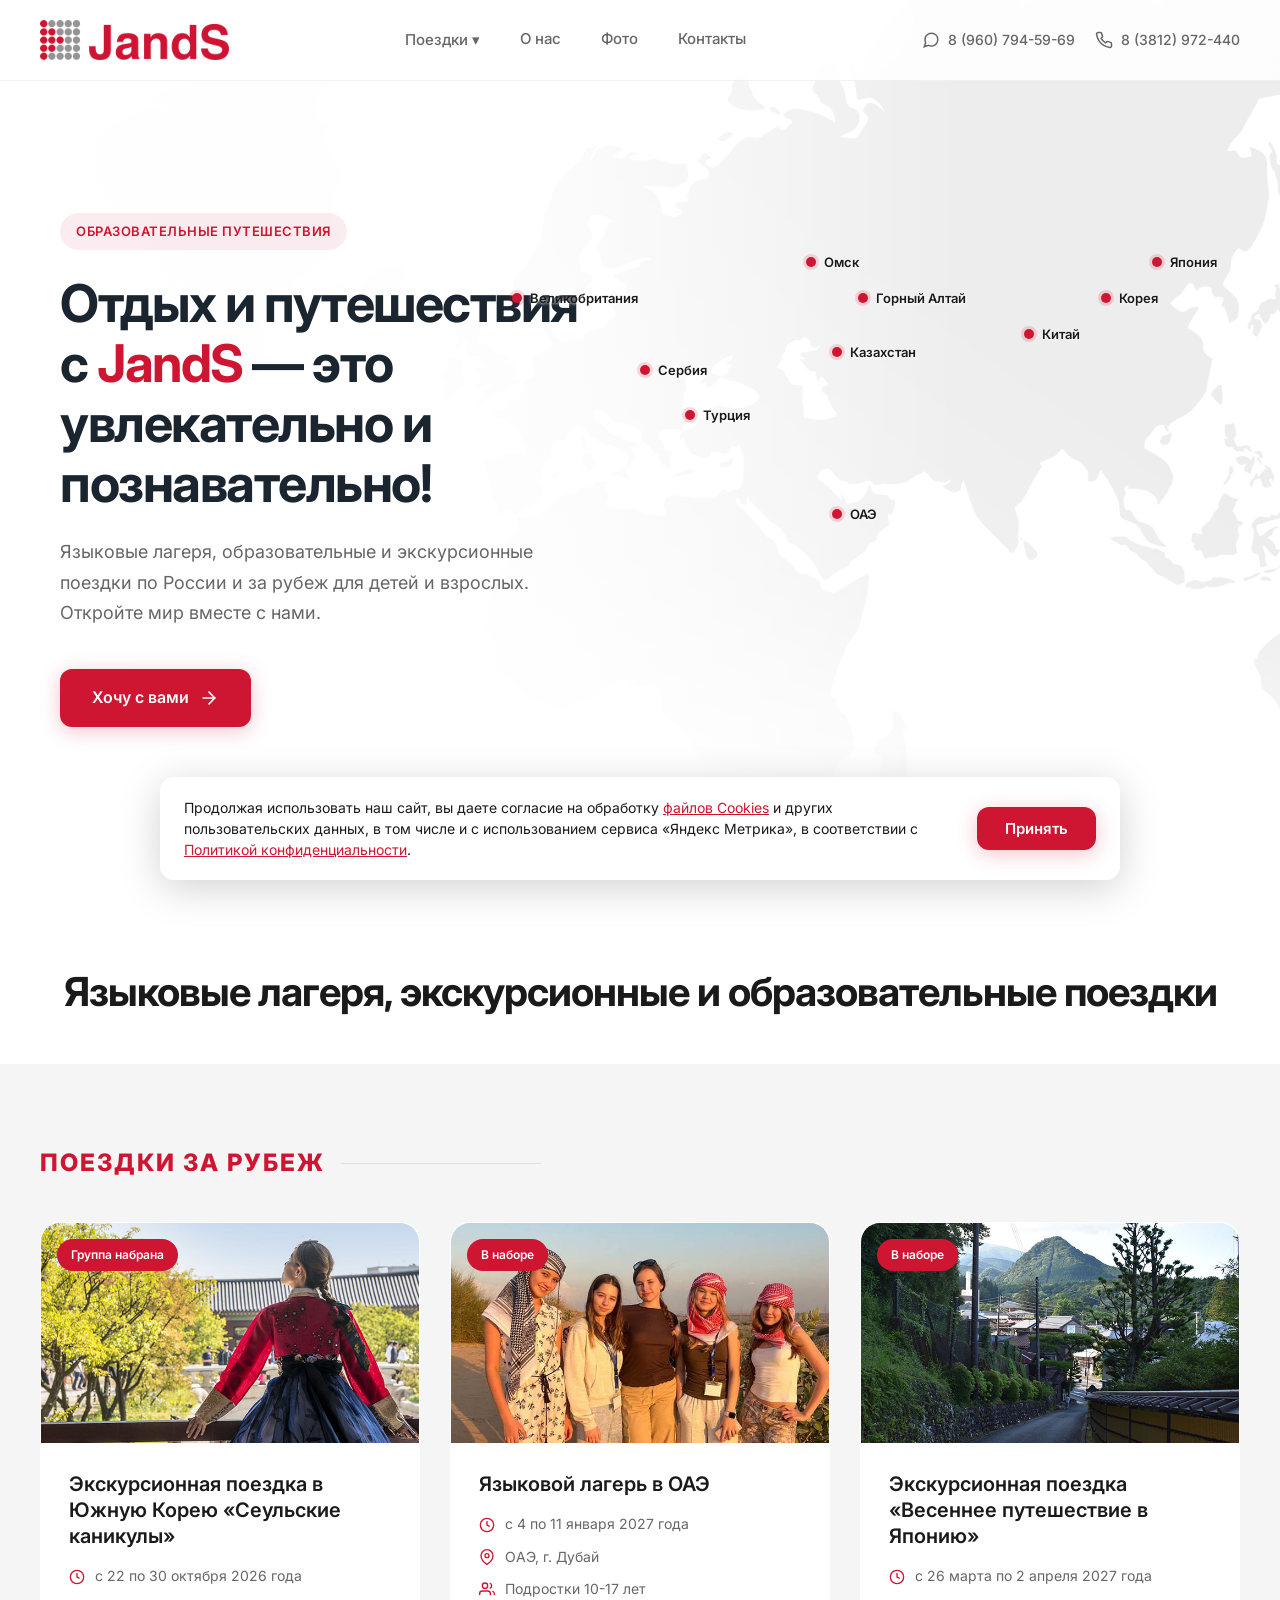
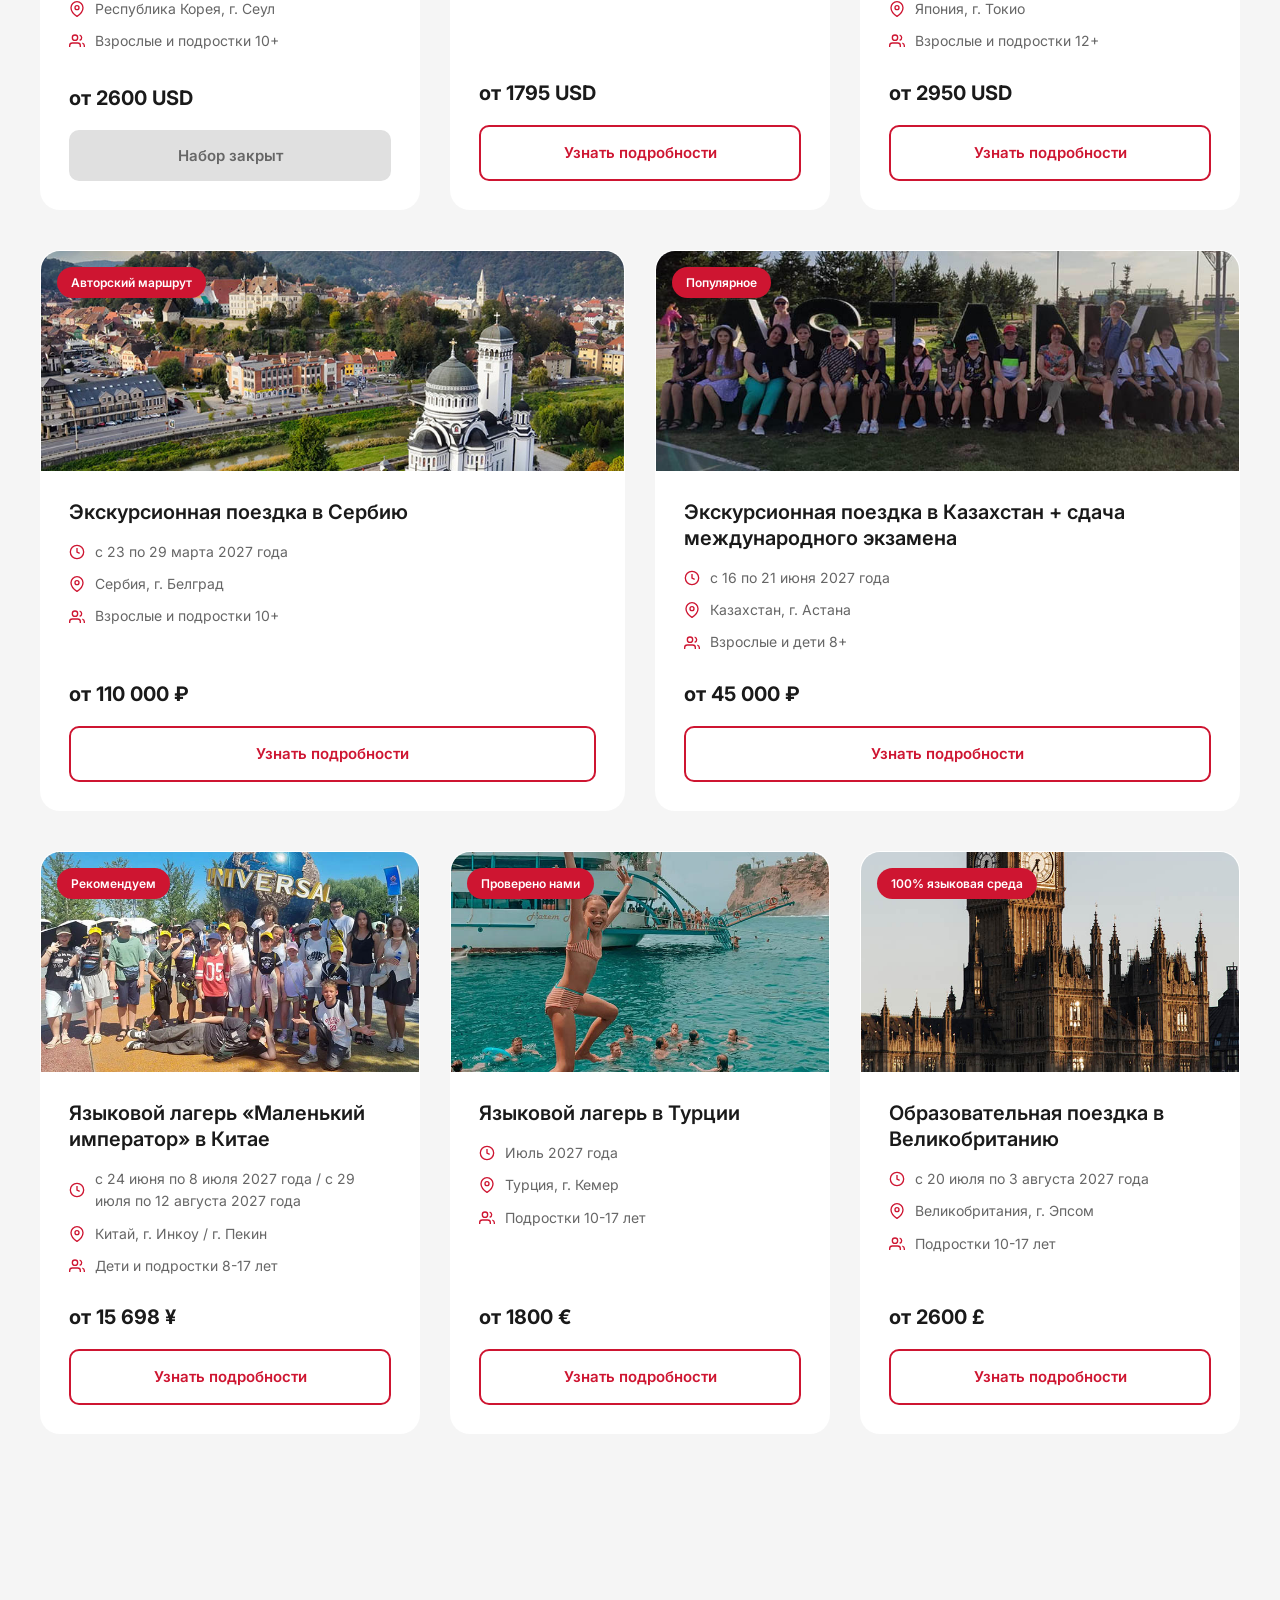
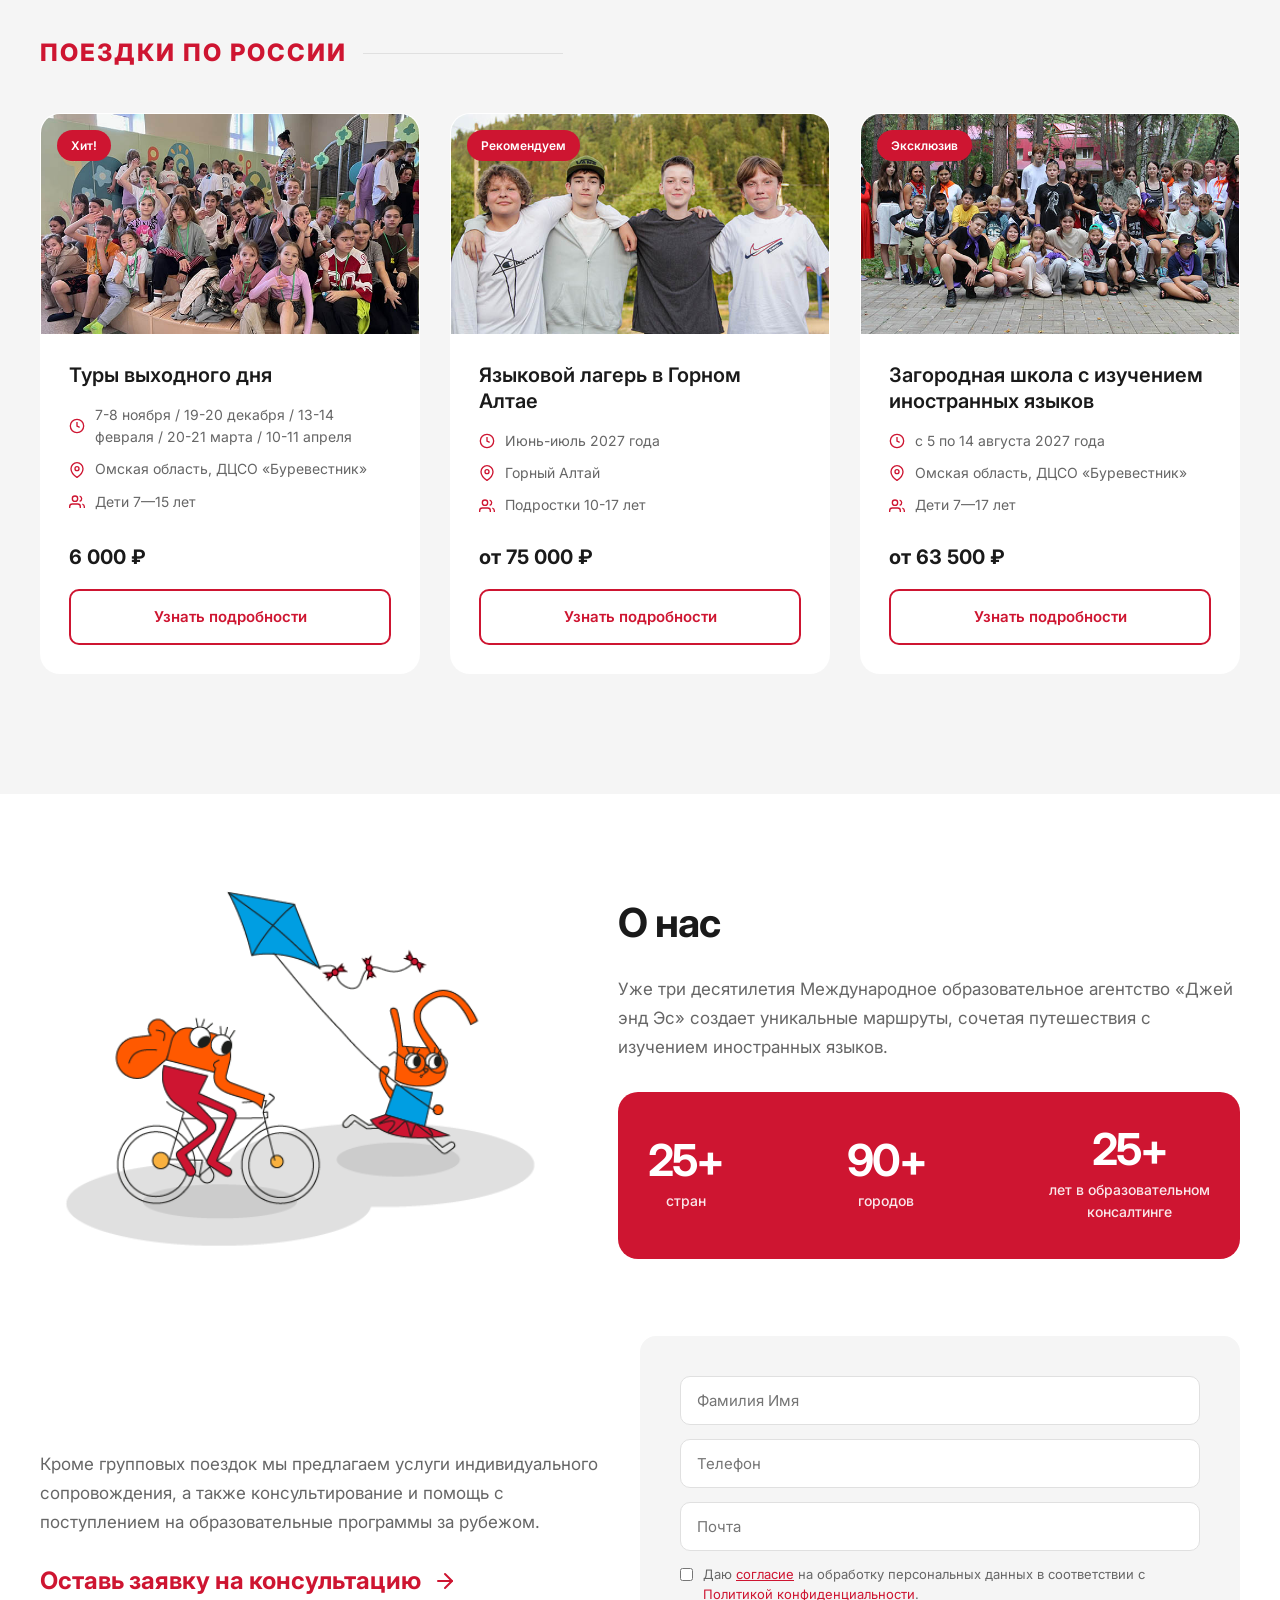
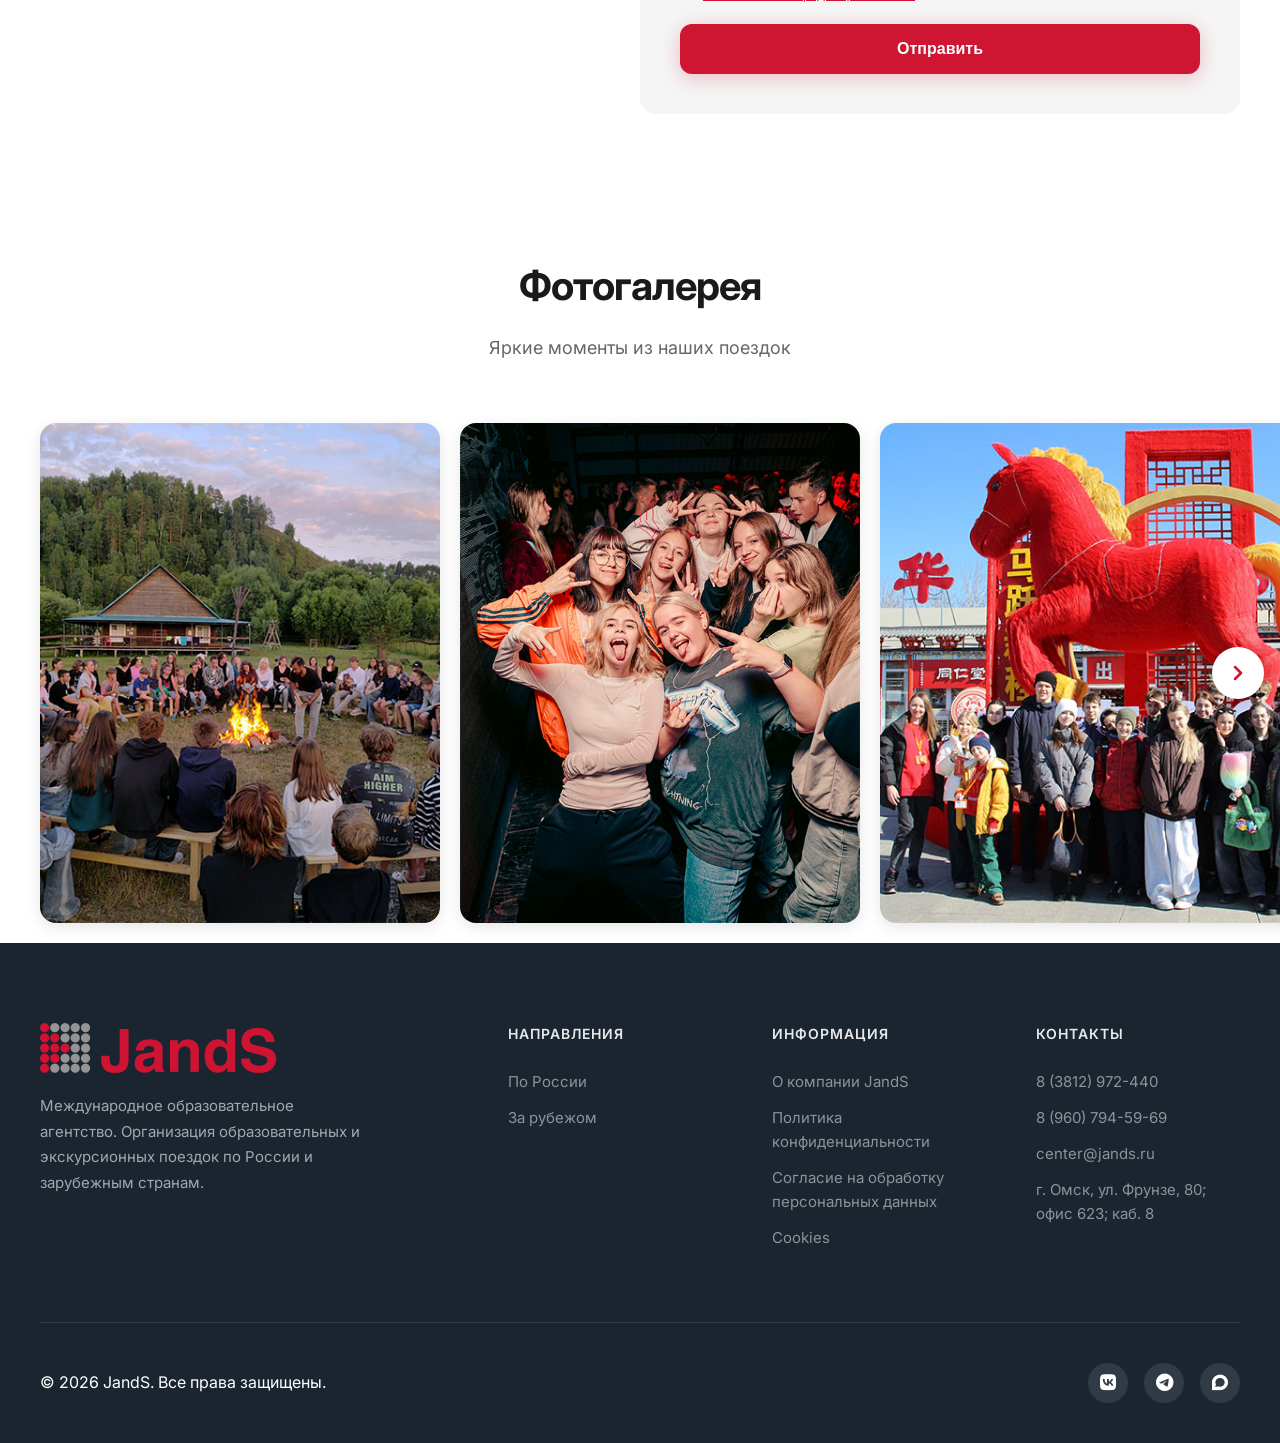
==== commit db0ac947: "Update index.html" ====
--- a/index.html
+++ b/index.html
@@ -145,7 +145,7 @@
             <div class="map-dot"></div>
             <span class="map-label">Корея</span>
         </div>
-        <div class="map-point" style="left: 90%; top: 28%;" data-location="Япония" data-program="Экскурсионная поездка в Токио 12+" data-date="Март 2027">
+        <div class="map-point" style="left: 90%; top: 28%;" data-location="Япония" data-program="Экскурсионная поездка в Токио 12+" data-date="Март-Апрель 2027">
             <div class="map-dot"></div>
             <span class="map-label">Япония</span>
         </div>
@@ -307,7 +307,7 @@
                 <div class="program-card">
                     <div class="program-image">
                         <img src="images/photo-china.jpg" alt="Китай: языковой лагерь «Маленький император»" loading="lazy">
-                        <span class="program-badge">Раннее бронирование</span>
+                        <span class="program-badge">Рекомендуем</span>
                     </div>
                     <div class="program-content">
                         <h3>Языковой лагерь «Маленький император» в Китае</h3>
@@ -410,7 +410,7 @@
                                 Дети 7—15 лет
                             </div>
                         </div>
-                        <div class="program-price">5 700 ₽</div>
+                        <div class="program-price">6 000 ₽</div>
                         <a href="#" class="program-btn" data-modal="programModalTvd" data-program="Туры выходного дня">Узнать подробности</a>
                     </div>
                 </div>
@@ -425,7 +425,7 @@
                         <div class="program-meta">
                             <div class="program-meta-item">
                                 <svg viewBox="0 0 24 24" fill="none" stroke="currentColor" stroke-width="2"><circle cx="12" cy="12" r="10"/><polyline points="12 6 12 12 16 14"/></svg>
-                                Лето 2027
+                                Июнь-июль 2027 года
                             </div>
                             <div class="program-meta-item">
                                 <svg viewBox="0 0 24 24" fill="none" stroke="currentColor" stroke-width="2"><path d="M21 10c0 7-9 13-9 13s-9-6-9-13a9 9 0 0 1 18 0z"/><circle cx="12" cy="10" r="3"/></svg>
@@ -451,18 +451,18 @@
                         <div class="program-meta">
                             <div class="program-meta-item">
                                 <svg viewBox="0 0 24 24" fill="none" stroke="currentColor" stroke-width="2"><circle cx="12" cy="12" r="10"/><polyline points="12 6 12 12 16 14"/></svg>
-                                Лето 2027
-                            </div>
-                            <div class="program-meta-item">
-                                <svg viewBox="0 0 24 24" fill="none" stroke="currentColor" stroke-width="2"><path d="M21 10c0 7-9 13-9 13s-9-6-9-13a9 9 0 0 1 18 0z"/><circle cx="12" cy="10" r="3"/></svg>
-                                Омская область
+                                с 5 по 14 августа 2027 года
+                            </div>
+                            <div class="program-meta-item">
+                                <svg viewBox="0 0 24 24" fill="none" stroke="currentColor" stroke-width="2"><path d="M21 10c0 7-9 13-9 13s-9-6-9-13a9 9 0 0 1 18 0z"/><circle cx="12" cy="10" r="3"/></svg>
+                                Омская область, ДЦСО «Буревестник»
                             </div>
                             <div class="program-meta-item">
                                 <svg viewBox="0 0 24 24" fill="none" stroke="currentColor" stroke-width="2"><path d="M17 21v-2a4 4 0 0 0-4-4H5a4 4 0 0 0-4 4v2"/><circle cx="9" cy="7" r="4"/><path d="M23 21v-2a4 4 0 0 0-3-3.87"/><path d="M16 3.13a4 4 0 0 1 0 7.75"/></svg>
                                 Дети 7—17 лет
                             </div>
                         </div>
-                        <div class="program-price">от 68 000 ₽</div>
+                        <div class="program-price">от 63 500 ₽</div>
                         <a href="#" class="program-btn" data-modal="programModalRussia" data-program="Загородная школа с изучением иностранных языков">Узнать подробности</a>
                     </div>
                 </div>
